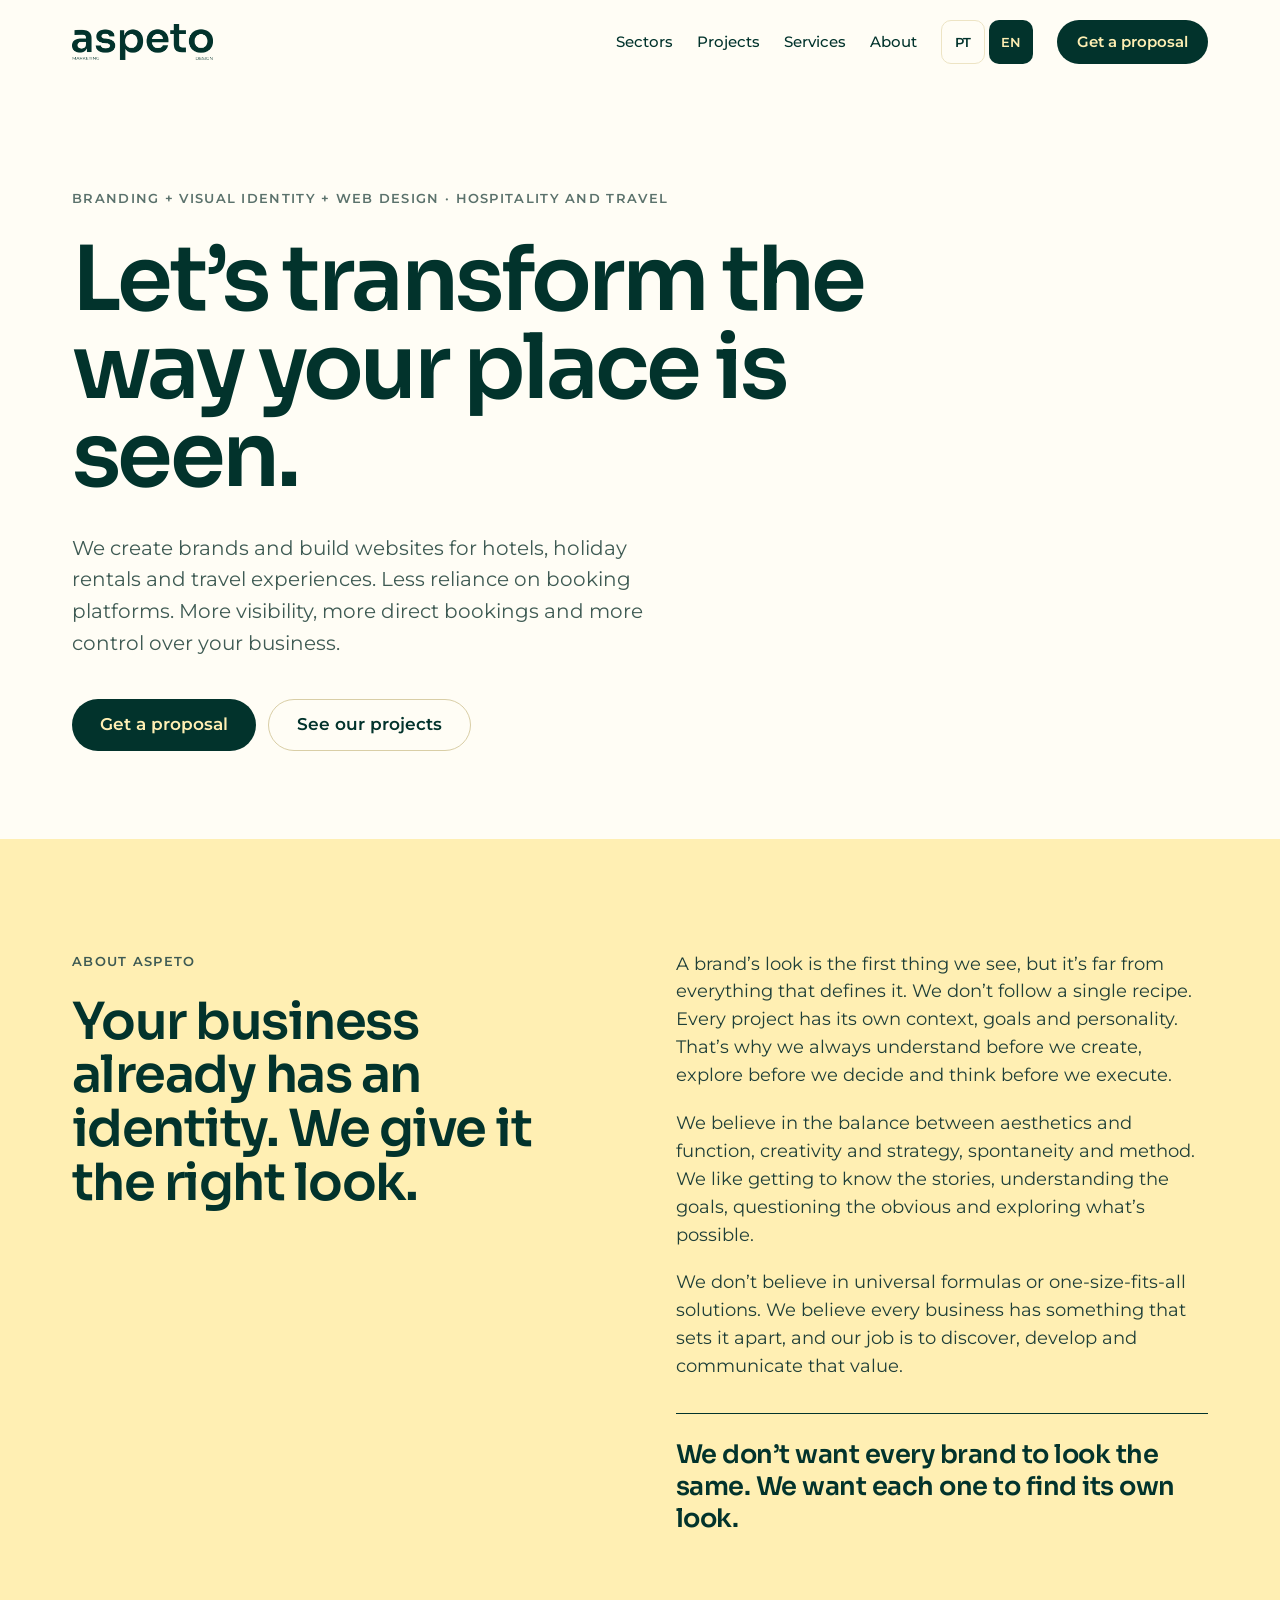
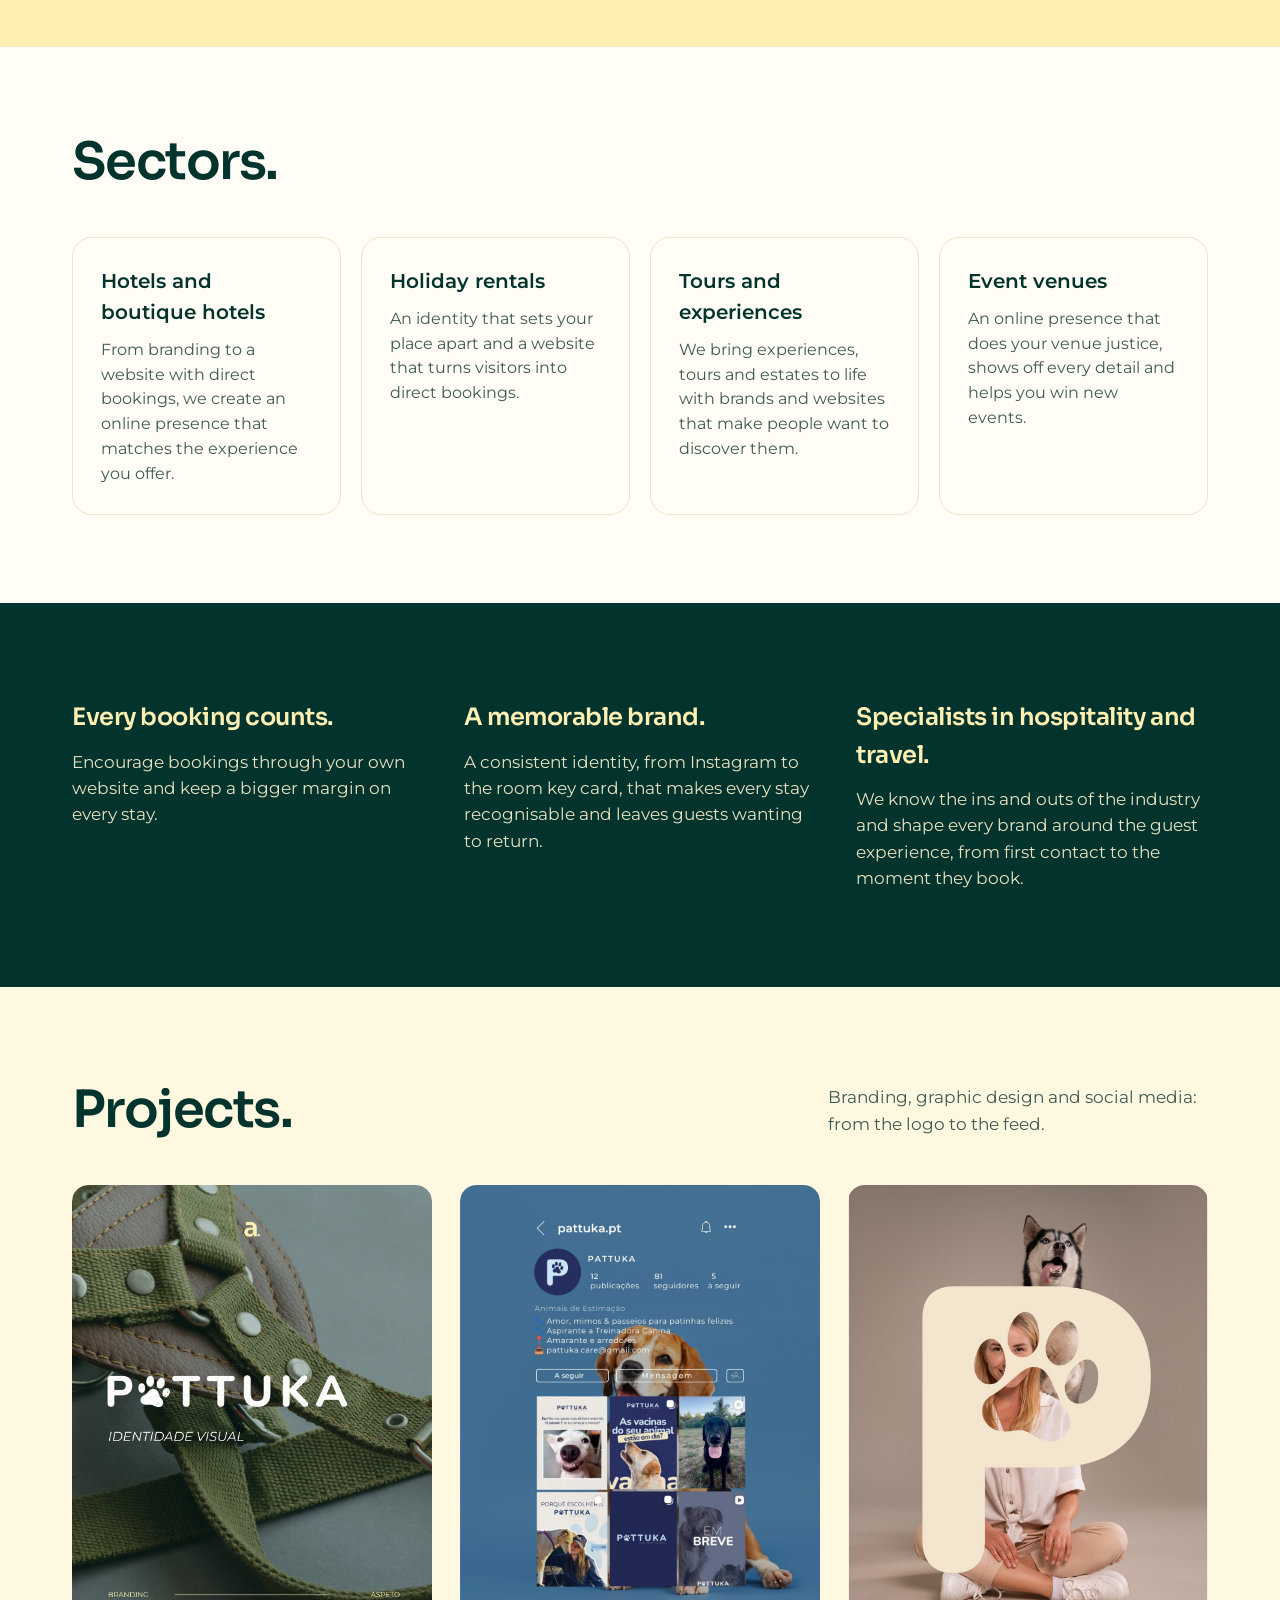
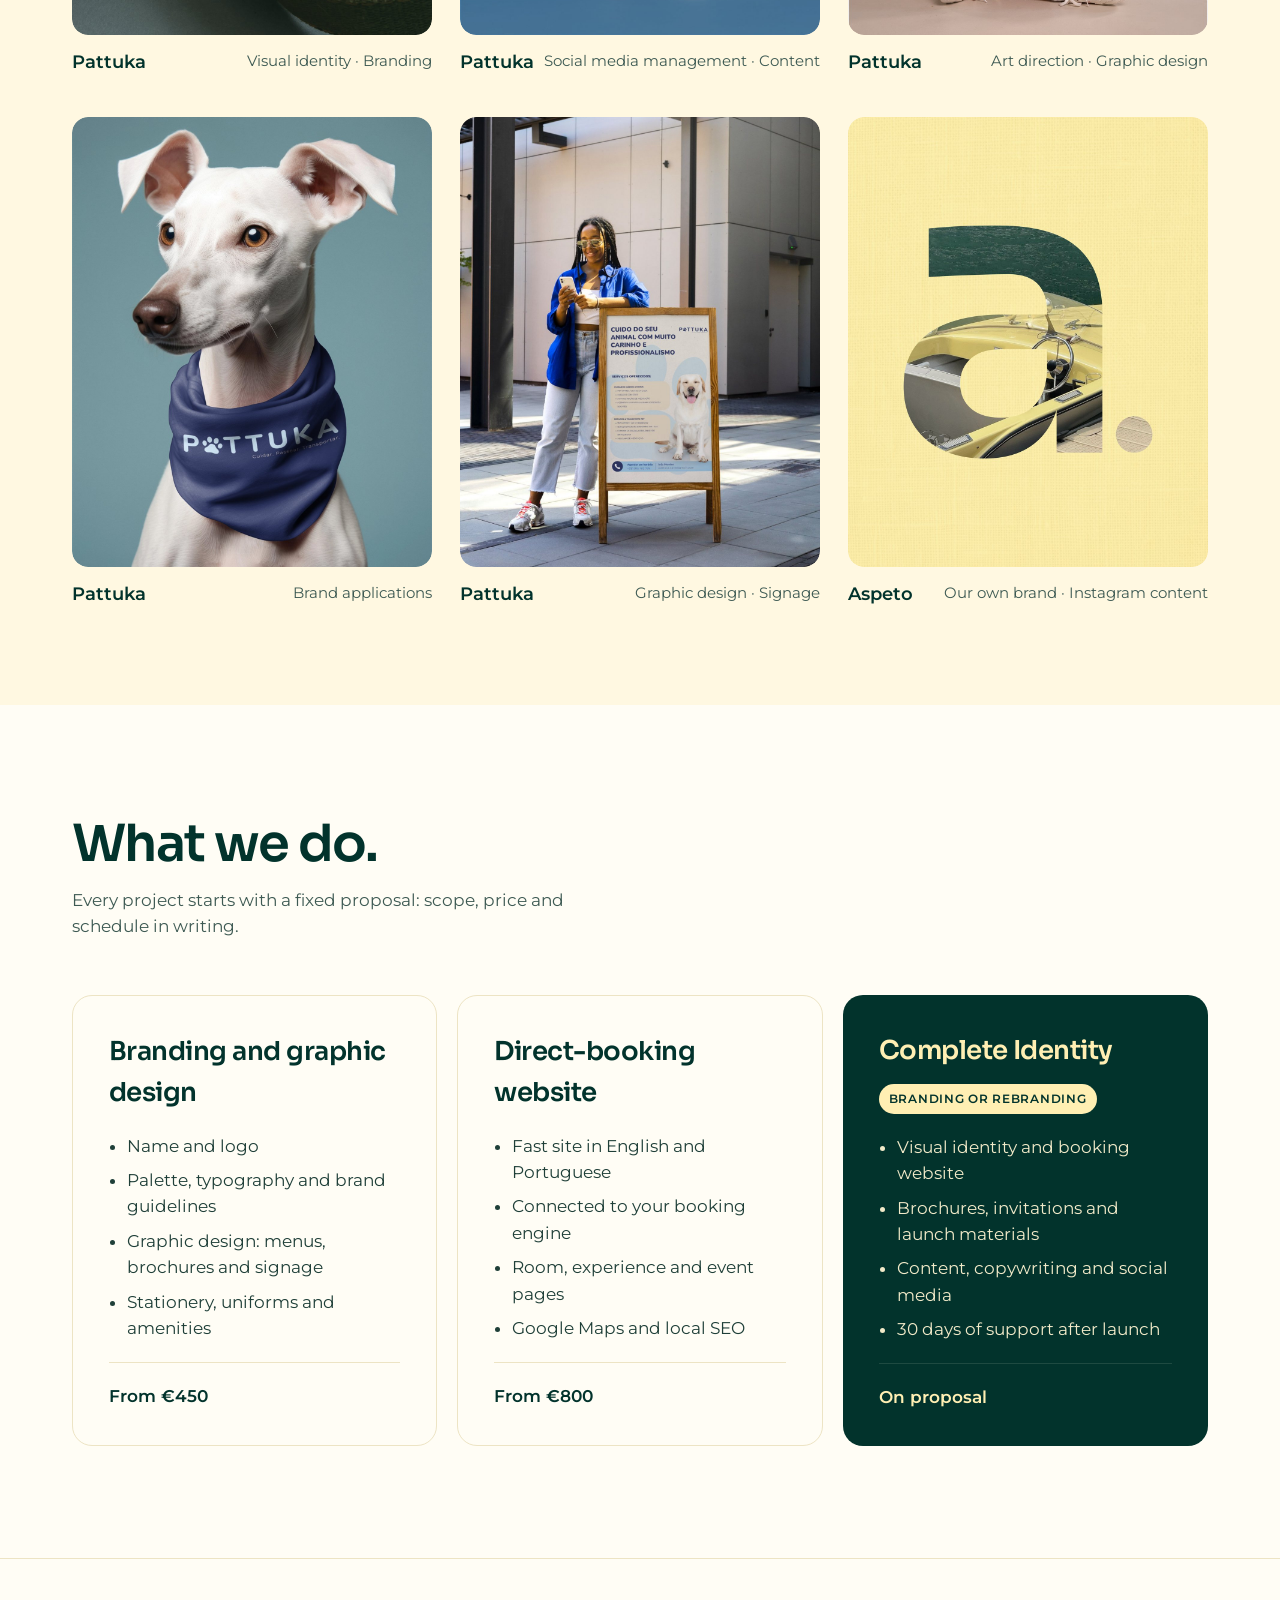
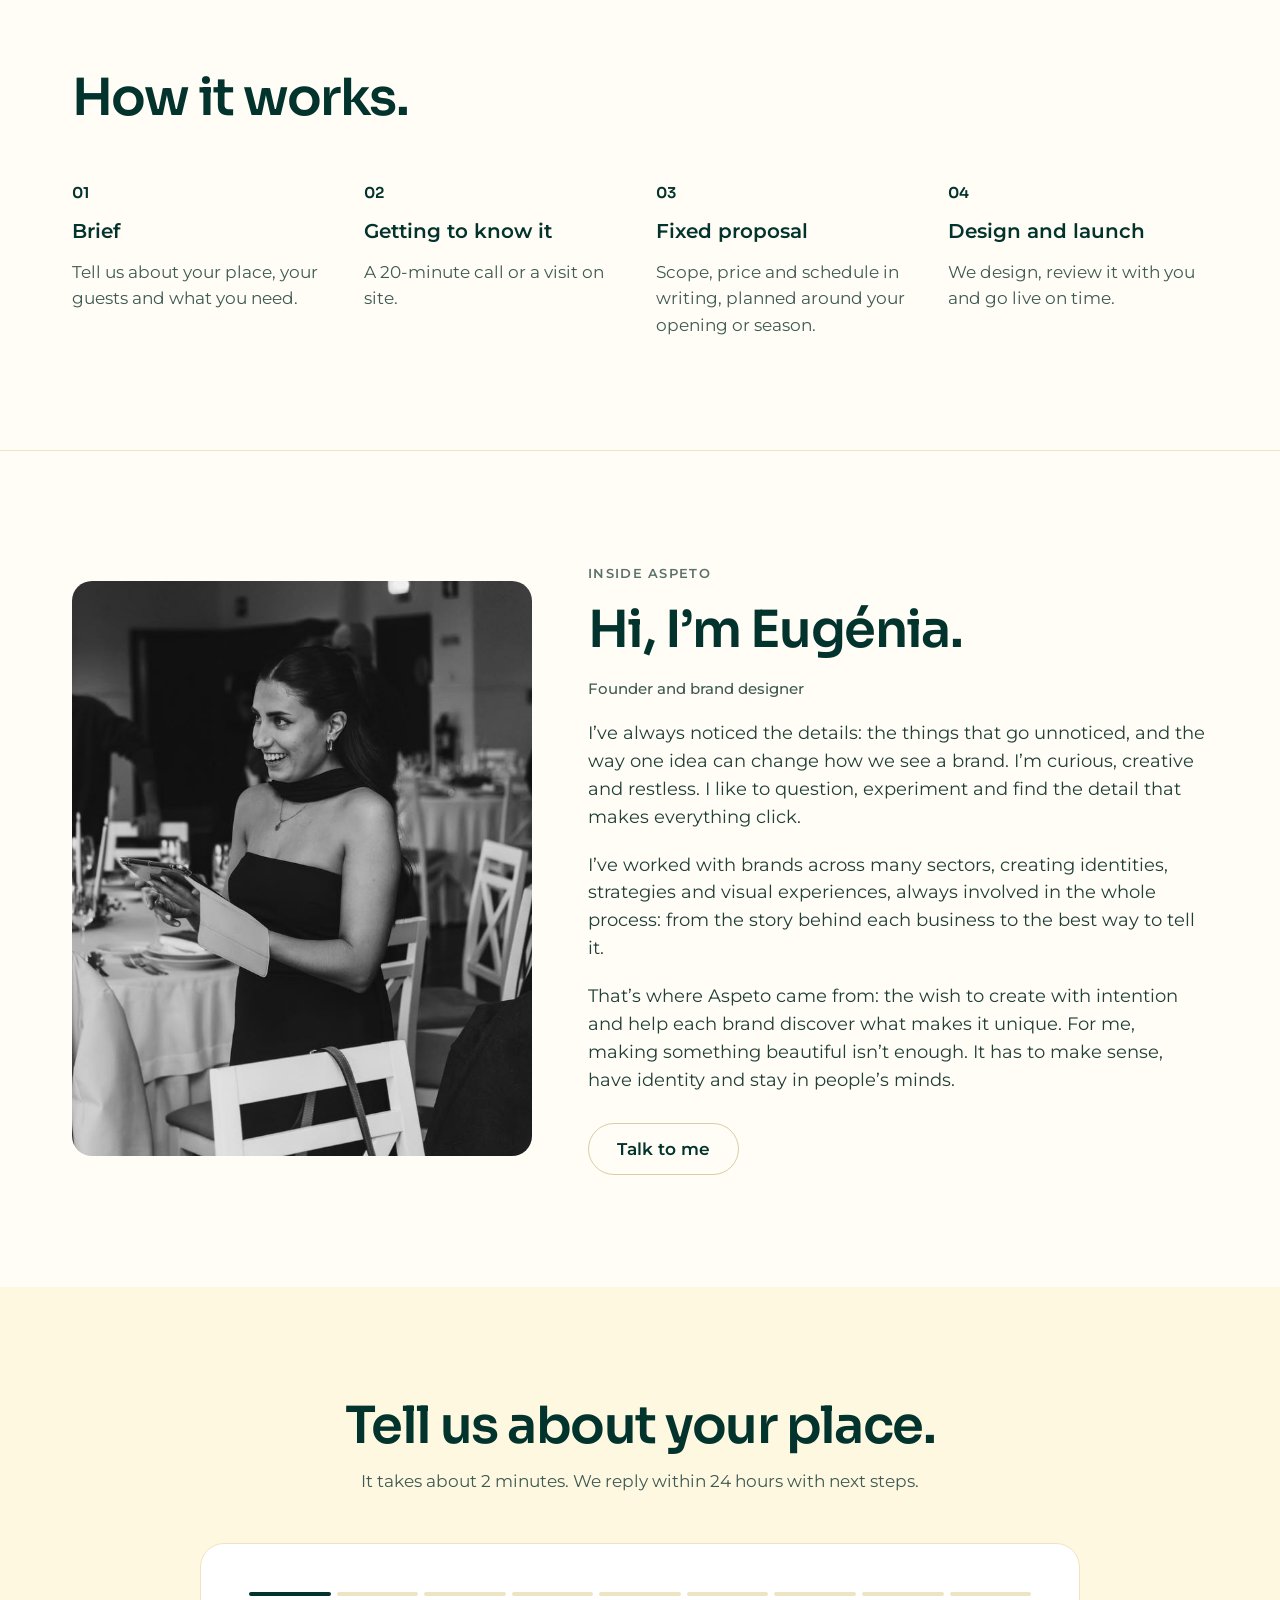
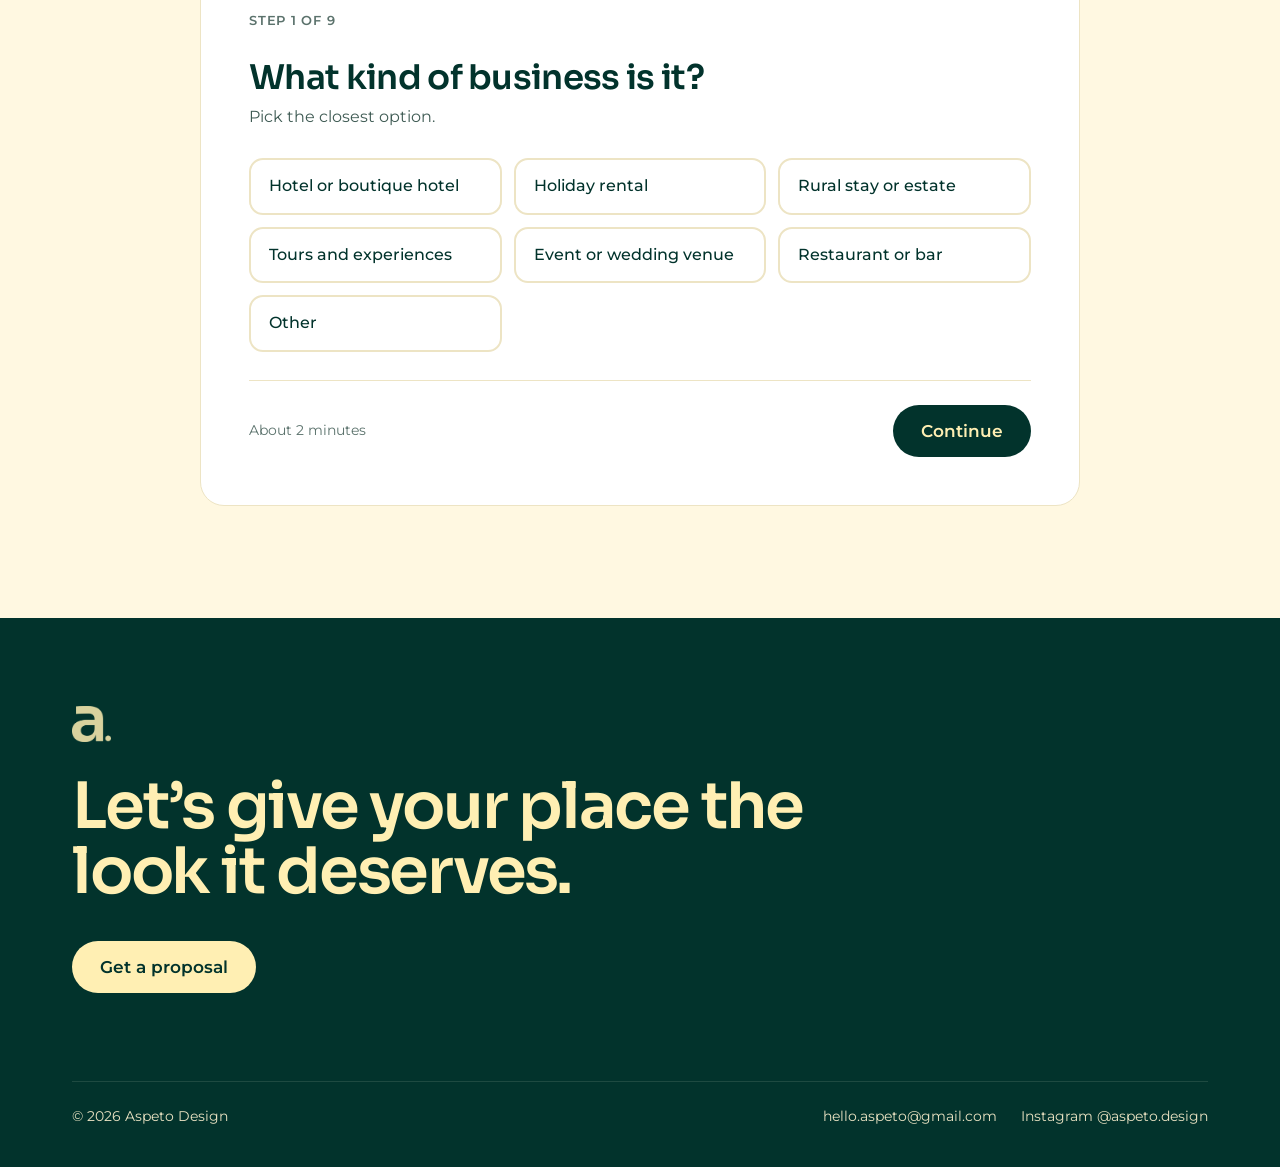
==== en/index.html @ e5c00df7 "Ponto final nos títulos Co-Authored-By: Claude Opus 5.5 <noreply@anthropic.com> Claude-Session: http" ====
<!doctype html>
<html lang="en">
<head>
<meta charset="utf-8">
<meta name="viewport" content="width=device-width, initial-scale=1">
<title>Aspeto Design — Branding and websites for hospitality and travel</title>
<meta name="description" content="Branding, visual identity and web design for hotels, holiday rentals, travel experiences and event venues.">
<meta property="og:title" content="Aspeto Design — Branding and websites for hospitality and travel">
<meta property="og:description" content="Branding, visual identity and web design for hotels, holiday rentals, travel experiences and event venues.">
<link rel="alternate" hreflang="pt" href="../">
<link rel="alternate" hreflang="en" href="../en/">
<link rel="icon" href="../favicon.png" type="image/png">
<link rel="apple-touch-icon" href="../assets/apple-touch-icon.png">
<meta name="theme-color" content="#02332C">
<meta property="og:image" content="https://provrsferreira-ops.github.io/aspeto-design/assets/og-capa.jpg">
<link rel="preload" href="../assets/fonts/Sora.woff2" as="font" type="font/woff2" crossorigin>
<link rel="stylesheet" href="../style.css">
<script src="../lang.js"></script>
</head>
<body>
<div style="font-family: Montserrat, system-ui, sans-serif; color: #02332C; background: #FFFDF5; width: 100%; font-size: 17px; line-height: 1.55;">

<header style="max-width: 1200px; margin: 0 auto; padding: 20px 32px; display: flex; flex-wrap: wrap; align-items: center; justify-content: space-between; gap: 16px; box-sizing: border-box;">
<a href="#top" aria-label="Aspeto Design" style="display: inline-flex; align-items: center; text-decoration: none;"><img src="../assets/logo-verde.png" alt="Aspeto — marketing e design" width="520" height="133" style="height: 36px; width: auto; display: block;"></a>
<nav aria-label="Main" style="display: flex; flex-wrap: wrap; align-items: center; gap: 24px; font-size: 15px; font-weight: 500;">
<a href="#sectors" style="text-decoration: none;">Sectors</a>
<a href="#projects" style="text-decoration: none;">Projects</a>
<a href="#services" style="text-decoration: none;">Services</a>
<a href="#about" style="text-decoration: none;">About</a>
<div style="display: flex; gap: 4px; font-size: 13px; font-weight: 600;">
<a href="../" data-lang="pt" aria-label="Versão em português" style="display: inline-flex; align-items: center; justify-content: center; min-width: 44px; min-height: 44px; border-radius: 10px; border: 1px solid #EDE4C4; text-decoration: none; box-sizing: border-box;">PT</a>
<span aria-current="true" style="display: inline-flex; align-items: center; justify-content: center; min-width: 44px; min-height: 44px; border-radius: 10px; background: #02332C; color: #FFEFB3;">EN</span>
</div>
<a href="#brief" style="display: inline-flex; align-items: center; min-height: 44px; padding: 0 20px; border-radius: 999px; background: #02332C; color: #FFEFB3; text-decoration: none; font-weight: 600; box-sizing: border-box;">Get a proposal</a>
</nav>
</header>

<section id="top" style="max-width: 1200px; margin: 0 auto; padding: 104px 32px 88px; box-sizing: border-box;">
<p style="margin: 0 0 28px; font-size: 13px; font-weight: 600; letter-spacing: 0.1em; text-transform: uppercase; color: #5B726C;">Branding + Visual Identity + Web Design · Hospitality and Travel</p>
<h1 style="margin: 0; font-family: Sora, Montserrat, sans-serif; font-weight: 600; font-size: clamp(44px, 7vw, 100px); line-height: 0.98; letter-spacing: -0.04em; max-width: 14ch;">Let’s transform the way your place is seen.</h1>
<p style="margin: 32px 0 0; font-size: clamp(18px, 1.6vw, 21px); color: #3E5A53; max-width: 600px;">We create brands and build websites for hotels, holiday rentals and travel experiences. Less reliance on booking platforms. More visibility, more direct bookings and more control over your business.</p>
<div style="display: flex; flex-wrap: wrap; gap: 12px; margin-top: 40px;">
<a href="#brief" style="display: inline-flex; align-items: center; min-height: 52px; padding: 0 28px; border-radius: 999px; background: #02332C; color: #FFEFB3; text-decoration: none; font-weight: 600; box-sizing: border-box;">Get a proposal</a>
<a href="#projects" style="display: inline-flex; align-items: center; min-height: 52px; padding: 0 28px; border-radius: 999px; border: 1px solid #D9CEA6; text-decoration: none; font-weight: 600; box-sizing: border-box;">See our projects</a>
</div>
</section>

<section id="about-aspeto" style="background: #FFEFB3;">
<div style="max-width: 1200px; margin: 0 auto; padding: 112px 32px; box-sizing: border-box; display: grid; grid-template-columns: repeat(auto-fit, minmax(min(100%, 420px), 1fr)); gap: 48px 72px; align-items: start;">
<div style="display: flex; flex-direction: column; gap: 24px;">
<p style="margin: 0; font-size: 13px; font-weight: 600; letter-spacing: 0.1em; text-transform: uppercase; color: #3E5A53;">About Aspeto</p>
<h2 style="margin: 0; font-family: Sora, Montserrat, sans-serif; font-weight: 600; font-size: clamp(32px, 4vw, 52px); letter-spacing: -0.03em; line-height: 1.05;">Your business already has an identity. We give it the right look.</h2>
</div>
<div style="display: flex; flex-direction: column; gap: 20px;">
<p style="margin: 0; color: #1F3F38; font-size: 18px;">A brand’s look is the first thing we see, but it’s far from everything that defines it. We don’t follow a single recipe. Every project has its own context, goals and personality. That’s why we always understand before we create, explore before we decide and think before we execute.</p>
<p style="margin: 0; color: #1F3F38; font-size: 18px;">We believe in the balance between aesthetics and function, creativity and strategy, spontaneity and method. We like getting to know the stories, understanding the goals, questioning the obvious and exploring what’s possible.</p>
<p style="margin: 0; color: #1F3F38; font-size: 18px;">We don’t believe in universal formulas or one-size-fits-all solutions. We believe every business has something that sets it apart, and our job is to discover, develop and communicate that value.</p>
<p style="margin: 12px 0 0; padding-top: 24px; border-top: 1px solid #02332C; font-family: Sora, Montserrat, sans-serif; font-weight: 600; font-size: clamp(20px, 2vw, 26px); letter-spacing: -0.02em; line-height: 1.25;">We don’t want every brand to look the same. We want each one to find its own look.</p>
</div>
</div>
</section>

<section id="sectors" style="border-top: 1px solid #EDE4C4;">
<div style="max-width: 1200px; margin: 0 auto; padding: 88px 32px; box-sizing: border-box;">
<h2 style="margin: 0 0 48px; font-family: Sora, Montserrat, sans-serif; font-weight: 600; font-size: clamp(32px, 4vw, 52px); letter-spacing: -0.03em; line-height: 1.05;">Sectors.</h2>
<div style="display: grid; grid-template-columns: repeat(auto-fit, minmax(min(100%, 250px), 1fr)); gap: 20px;">
<div class="fx" style="border: 1px solid #EDE4C4; border-radius: 20px; padding: 28px; display: flex; flex-direction: column; gap: 10px;">
<h3 style="margin: 0; font-size: 20px; font-weight: 600;">Hotels and boutique hotels</h3>
<p style="margin: 0; color: #3E5A53; font-size: 16px;">From branding to a website with direct bookings, we create an online presence that matches the experience you offer.</p>
</div>
<div class="fx" style="border: 1px solid #EDE4C4; border-radius: 20px; padding: 28px; display: flex; flex-direction: column; gap: 10px;">
<h3 style="margin: 0; font-size: 20px; font-weight: 600;">Holiday rentals</h3>
<p style="margin: 0; color: #3E5A53; font-size: 16px;">An identity that sets your place apart and a website that turns visitors into direct bookings.</p>
</div>
<div class="fx" style="border: 1px solid #EDE4C4; border-radius: 20px; padding: 28px; display: flex; flex-direction: column; gap: 10px;">
<h3 style="margin: 0; font-size: 20px; font-weight: 600;">Tours and experiences</h3>
<p style="margin: 0; color: #3E5A53; font-size: 16px;">We bring experiences, tours and estates to life with brands and websites that make people want to discover them.</p>
</div>
<div class="fx" style="border: 1px solid #EDE4C4; border-radius: 20px; padding: 28px; display: flex; flex-direction: column; gap: 10px;">
<h3 style="margin: 0; font-size: 20px; font-weight: 600;">Event venues</h3>
<p style="margin: 0; color: #3E5A53; font-size: 16px;">An online presence that does your venue justice, shows off every detail and helps you win new events.</p>
</div>
</div>
</div>
</section>

<section style="background: #02332C; color: #FFEFB3;">
<div style="max-width: 1200px; margin: 0 auto; padding: 96px 32px; box-sizing: border-box; display: grid; grid-template-columns: repeat(auto-fit, minmax(min(100%, 300px), 1fr)); gap: 48px 40px;">
<div style="display: flex; flex-direction: column; gap: 12px;">
<h3 style="margin: 0; font-family: Sora, Montserrat, sans-serif; font-size: 24px; font-weight: 600; letter-spacing: -0.02em;">Every booking counts.</h3>
<p style="margin: 0; color: #E9E2C2;">Encourage bookings through your own website and keep a bigger margin on every stay.</p>
</div>
<div style="display: flex; flex-direction: column; gap: 12px;">
<h3 style="margin: 0; font-family: Sora, Montserrat, sans-serif; font-size: 24px; font-weight: 600; letter-spacing: -0.02em;">A memorable brand.</h3>
<p style="margin: 0; color: #E9E2C2;">A consistent identity, from Instagram to the room key card, that makes every stay recognisable and leaves guests wanting to return.</p>
</div>
<div style="display: flex; flex-direction: column; gap: 12px;">
<h3 style="margin: 0; font-family: Sora, Montserrat, sans-serif; font-size: 24px; font-weight: 600; letter-spacing: -0.02em;">Specialists in hospitality and travel.</h3>
<p style="margin: 0; color: #E9E2C2;">We know the ins and outs of the industry and shape every brand around the guest experience, from first contact to the moment they book.</p>
</div>
</div>
</section>

<section id="projects" style="background: #FFF8E1; padding: 96px 0;">
<div style="max-width: 1200px; margin: 0 auto; padding: 0 32px; box-sizing: border-box;">
<div style="display: flex; flex-wrap: wrap; justify-content: space-between; align-items: flex-end; gap: 16px; margin-bottom: 48px;">
<h2 style="margin: 0; font-family: Sora, Montserrat, sans-serif; font-weight: 600; font-size: clamp(32px, 4vw, 52px); letter-spacing: -0.03em; line-height: 1.05;">Projects.</h2>
<p style="margin: 0; color: #3E5A53; max-width: 380px;">Branding, graphic design and social media: from the logo to the feed.</p>
</div>
<div style="display: grid; grid-template-columns: repeat(auto-fit, minmax(min(100%, 300px), 1fr)); gap: 40px 28px;">
<article style="display: flex; flex-direction: column; gap: 14px;">
<div class="fx" style="border-radius: 16px;"><img src="../assets/pattuka-1.jpg" alt="Pattuka — visual identity" loading="lazy" width="1200" height="1500" style="width: 100%; height: auto; aspect-ratio: 4 / 5; object-fit: cover; border-radius: 16px; display: block; background: #F3EBCD;"></div>
<div style="display: flex; flex-wrap: wrap; justify-content: space-between; gap: 8px;">
<h3 style="margin: 0; font-size: 18px; font-weight: 600;">Pattuka</h3>
<span style="font-size: 15px; color: #3E5A53;">Visual identity · Branding</span>
</div>
</article>
<article style="display: flex; flex-direction: column; gap: 14px;">
<div class="fx" style="border-radius: 16px;"><img src="../assets/pattuka-6.jpg" alt="Pattuka — Instagram feed" loading="lazy" width="1200" height="1500" style="width: 100%; height: auto; aspect-ratio: 4 / 5; object-fit: cover; border-radius: 16px; display: block; background: #F3EBCD;"></div>
<div style="display: flex; flex-wrap: wrap; justify-content: space-between; gap: 8px;">
<h3 style="margin: 0; font-size: 18px; font-weight: 600;">Pattuka</h3>
<span style="font-size: 15px; color: #3E5A53;">Social media management · Content</span>
</div>
</article>
<article style="display: flex; flex-direction: column; gap: 14px;">
<div class="fx" style="border-radius: 16px;"><img src="../assets/pattuka-3.jpg" alt="Pattuka — P monogram with photography" loading="lazy" width="1200" height="1500" style="width: 100%; height: auto; aspect-ratio: 4 / 5; object-fit: cover; border-radius: 16px; display: block; background: #F3EBCD;"></div>
<div style="display: flex; flex-wrap: wrap; justify-content: space-between; gap: 8px;">
<h3 style="margin: 0; font-size: 18px; font-weight: 600;">Pattuka</h3>
<span style="font-size: 15px; color: #3E5A53;">Art direction · Graphic design</span>
</div>
</article>
<article style="display: flex; flex-direction: column; gap: 14px;">
<div class="fx" style="border-radius: 16px;"><img src="../assets/pattuka-5.jpg" alt="Pattuka — branded bandana" loading="lazy" width="1200" height="1500" style="width: 100%; height: auto; aspect-ratio: 4 / 5; object-fit: cover; border-radius: 16px; display: block; background: #F3EBCD;"></div>
<div style="display: flex; flex-wrap: wrap; justify-content: space-between; gap: 8px;">
<h3 style="margin: 0; font-size: 18px; font-weight: 600;">Pattuka</h3>
<span style="font-size: 15px; color: #3E5A53;">Brand applications</span>
</div>
</article>
<article style="display: flex; flex-direction: column; gap: 14px;">
<div class="fx" style="border-radius: 16px;"><img src="../assets/pattuka-4.jpg" alt="Pattuka — street sign" loading="lazy" width="1200" height="1500" style="width: 100%; height: auto; aspect-ratio: 4 / 5; object-fit: cover; border-radius: 16px; display: block; background: #F3EBCD;"></div>
<div style="display: flex; flex-wrap: wrap; justify-content: space-between; gap: 8px;">
<h3 style="margin: 0; font-size: 18px; font-weight: 600;">Pattuka</h3>
<span style="font-size: 15px; color: #3E5A53;">Graphic design · Signage</span>
</div>
</article>
<article style="display: flex; flex-direction: column; gap: 14px;">
<div class="fx" style="border-radius: 16px;"><img src="../assets/aspeto-1.jpg" alt="Aspeto — launch carousel" loading="lazy" width="1200" height="1500" style="width: 100%; height: auto; aspect-ratio: 4 / 5; object-fit: cover; border-radius: 16px; display: block; background: #F3EBCD;"></div>
<div style="display: flex; flex-wrap: wrap; justify-content: space-between; gap: 8px;">
<h3 style="margin: 0; font-size: 18px; font-weight: 600;">Aspeto</h3>
<span style="font-size: 15px; color: #3E5A53;">Our own brand · Instagram content</span>
</div>
</article>
</div>
</div>
</section>

<section id="services" style="max-width: 1200px; margin: 0 auto; padding: 112px 32px; box-sizing: border-box;">
<h2 style="margin: 0 0 16px; font-family: Sora, Montserrat, sans-serif; font-weight: 600; font-size: clamp(32px, 4vw, 52px); letter-spacing: -0.03em; line-height: 1.05;">What we do.</h2>
<p style="margin: 0 0 56px; color: #3E5A53; max-width: 560px;">Every project starts with a fixed proposal: scope, price and schedule in writing.</p>
<div style="display: grid; grid-template-columns: repeat(auto-fit, minmax(min(100%, 320px), 1fr)); gap: 20px;">
<div class="fx" style="border: 1px solid #EDE4C4; border-radius: 20px; padding: 36px; display: flex; flex-direction: column; gap: 20px;">
<h3 style="margin: 0; font-family: Sora, Montserrat, sans-serif; font-size: 26px; font-weight: 600; letter-spacing: -0.02em;">Branding and graphic design</h3>
<ul style="margin: 0; padding: 0 0 0 18px; display: flex; flex-direction: column; gap: 8px; color: #1F3F38;">
<li>Name and logo</li>
<li>Palette, typography and brand guidelines</li>
<li>Graphic design: menus, brochures and signage</li>
<li>Stationery, uniforms and amenities</li>
</ul>
<p style="margin: auto 0 0; padding-top: 20px; border-top: 1px solid #EDE4C4; font-weight: 600;">From €450</p>
</div>
<div class="fx" style="border: 1px solid #EDE4C4; border-radius: 20px; padding: 36px; display: flex; flex-direction: column; gap: 20px;">
<h3 style="margin: 0; font-family: Sora, Montserrat, sans-serif; font-size: 26px; font-weight: 600; letter-spacing: -0.02em;">Direct-booking website</h3>
<ul style="margin: 0; padding: 0 0 0 18px; display: flex; flex-direction: column; gap: 8px; color: #1F3F38;">
<li>Fast site in English and Portuguese</li>
<li>Connected to your booking engine</li>
<li>Room, experience and event pages</li>
<li>Google Maps and local SEO</li>
</ul>
<p style="margin: auto 0 0; padding-top: 20px; border-top: 1px solid #EDE4C4; font-weight: 600;">From €800</p>
</div>
<div class="fx" style="border-radius: 20px; padding: 36px; display: flex; flex-direction: column; gap: 20px; background: #02332C; color: #FFEFB3;">
<div style="display: flex; flex-wrap: wrap; justify-content: space-between; align-items: center; gap: 12px;">
<h3 style="margin: 0; font-family: Sora, Montserrat, sans-serif; font-size: 26px; font-weight: 600; letter-spacing: -0.02em;">Complete Identity</h3>
<span style="font-size: 12px; font-weight: 600; letter-spacing: 0.06em; text-transform: uppercase; padding: 6px 10px; border-radius: 999px; background: #FFEFB3; color: #02332C;">Branding or rebranding</span>
</div>
<ul style="margin: 0; padding: 0 0 0 18px; display: flex; flex-direction: column; gap: 8px; color: #F1EAC9;">
<li>Visual identity and booking website</li>
<li>Brochures, invitations and launch materials</li>
<li>Content, copywriting and social media</li>
<li>30 days of support after launch</li>
</ul>
<p style="margin: auto 0 0; padding-top: 20px; border-top: 1px solid #1E4A41; font-weight: 600;">On proposal</p>
</div>
</div>
</section>

<section id="process" style="border-top: 1px solid #EDE4C4; border-bottom: 1px solid #EDE4C4;">
<div style="max-width: 1200px; margin: 0 auto; padding: 112px 32px; box-sizing: border-box;">
<h2 style="margin: 0 0 56px; font-family: Sora, Montserrat, sans-serif; font-weight: 600; font-size: clamp(32px, 4vw, 52px); letter-spacing: -0.03em; line-height: 1.05;">How it works.</h2>
<ol style="list-style: none; margin: 0; padding: 0; display: grid; grid-template-columns: repeat(auto-fit, minmax(min(100%, 240px), 1fr)); gap: 40px 32px;">
<li style="display: flex; flex-direction: column; gap: 12px;">
<span style="font-family: Sora, Montserrat, sans-serif; font-size: 15px; font-weight: 600; color: #02332C;">01</span>
<h3 style="margin: 0; font-size: 20px; font-weight: 600;">Brief</h3>
<p style="margin: 0; color: #3E5A53;">Tell us about your place, your guests and what you need.</p>
</li>
<li style="display: flex; flex-direction: column; gap: 12px;">
<span style="font-family: Sora, Montserrat, sans-serif; font-size: 15px; font-weight: 600; color: #02332C;">02</span>
<h3 style="margin: 0; font-size: 20px; font-weight: 600;">Getting to know it</h3>
<p style="margin: 0; color: #3E5A53;">A 20-minute call or a visit on site.</p>
</li>
<li style="display: flex; flex-direction: column; gap: 12px;">
<span style="font-family: Sora, Montserrat, sans-serif; font-size: 15px; font-weight: 600; color: #02332C;">03</span>
<h3 style="margin: 0; font-size: 20px; font-weight: 600;">Fixed proposal</h3>
<p style="margin: 0; color: #3E5A53;">Scope, price and schedule in writing, planned around your opening or season.</p>
</li>
<li style="display: flex; flex-direction: column; gap: 12px;">
<span style="font-family: Sora, Montserrat, sans-serif; font-size: 15px; font-weight: 600; color: #02332C;">04</span>
<h3 style="margin: 0; font-size: 20px; font-weight: 600;">Design and launch</h3>
<p style="margin: 0; color: #3E5A53;">We design, review it with you and go live on time.</p>
</li>
</ol>
</div>
</section>

<section id="about" style="max-width: 1200px; margin: 0 auto; padding: 112px 32px; box-sizing: border-box;">
<div style="display: flex; flex-wrap: wrap; gap: 56px; align-items: center;">
<img src="../assets/fundadora.jpg" alt="Eugénia, founder of Aspeto Design" loading="lazy" width="682" height="852" style="flex: 1 1 340px; max-width: 460px; width: 100%; height: auto; aspect-ratio: 4 / 5; object-fit: cover; border-radius: 20px; display: block;">
<div style="flex: 1 1 420px; display: flex; flex-direction: column; gap: 20px;">
<p style="margin: 0; font-size: 13px; font-weight: 600; letter-spacing: 0.1em; text-transform: uppercase; color: #5B726C;">Inside Aspeto</p>
<h2 style="margin: 0; font-family: Sora, Montserrat, sans-serif; font-weight: 600; font-size: clamp(32px, 4vw, 52px); letter-spacing: -0.03em; line-height: 1.05;">Hi, I’m Eugénia.</h2>
<p style="margin: 0; color: #3E5A53; font-size: 15px; font-weight: 500;">Founder and brand designer</p>
<p style="margin: 0; color: #1F3F38; font-size: 18px;">I’ve always noticed the details: the things that go unnoticed, and the way one idea can change how we see a brand. I’m curious, creative and restless. I like to question, experiment and find the detail that makes everything click.</p>
<p style="margin: 0; color: #1F3F38; font-size: 18px;">I’ve worked with brands across many sectors, creating identities, strategies and visual experiences, always involved in the whole process: from the story behind each business to the best way to tell it.</p>
<p style="margin: 0; color: #1F3F38; font-size: 18px;">That’s where Aspeto came from: the wish to create with intention and help each brand discover what makes it unique. For me, making something beautiful isn’t enough. It has to make sense, have identity and stay in people’s minds.</p>
<a href="#brief" style="align-self: flex-start; display: inline-flex; align-items: center; min-height: 52px; margin-top: 8px; padding: 0 28px; border-radius: 999px; border: 1px solid #D9CEA6; text-decoration: none; font-weight: 600; box-sizing: border-box;">Talk to me</a>
</div>
</div>
</section>

<section id="brief" style="background: #FFF8E1; padding: 112px 0;">
<div style="max-width: 1200px; margin: 0 auto; padding: 0 32px; box-sizing: border-box;">
<div style="text-align: center; margin: 0 auto 48px; max-width: 640px;">
<h2 style="margin: 0 0 16px; font-family: Sora, Montserrat, sans-serif; font-weight: 600; font-size: clamp(32px, 4vw, 52px); letter-spacing: -0.03em; line-height: 1.05;">Tell us about your place.</h2>
<p style="margin: 0; color: #3E5A53;">It takes about 2 minutes. We reply within 24 hours with next steps.</p>
</div>
<div id="briefing-app" data-locale="en"></div>
</div>
</section>


<footer style="background: #02332C; color: #FFEFB3;">
<div style="max-width: 1200px; margin: 0 auto; padding: 88px 32px 40px; box-sizing: border-box;">
<img src="../assets/monograma-creme.png" alt="Aspeto" width="400" height="374" loading="lazy" style="height: 36px; width: auto; display: block; margin-bottom: 32px; opacity: 0.85;">
<p style="margin: 0; font-family: Sora, Montserrat, sans-serif; font-weight: 600; font-size: clamp(32px, 5vw, 64px); letter-spacing: -0.035em; line-height: 1.02; max-width: 16ch;">Let’s give your place the look it deserves.</p>
<a href="#brief" style="display: inline-flex; align-items: center; min-height: 52px; margin-top: 36px; padding: 0 28px; border-radius: 999px; background: #FFEFB3; color: #02332C; text-decoration: none; font-weight: 600; box-sizing: border-box;">Get a proposal</a>
<div style="display: flex; flex-wrap: wrap; justify-content: space-between; gap: 16px; margin-top: 88px; padding-top: 24px; border-top: 1px solid #1E4A41; font-size: 14px; color: #E9E2C2;">
<span>© 2026 Aspeto Design</span>
<div style="display: flex; flex-wrap: wrap; gap: 24px;">
<a href="mailto:hello.aspeto@gmail.com" style="color: #E9E2C2; text-decoration: none;">hello.aspeto@gmail.com</a>
<a href="https://www.instagram.com/aspeto.design/" target="_blank" rel="noopener" style="color: #E9E2C2; text-decoration: none;">Instagram @aspeto.design</a>
</div>
</div>
</div>
</footer>

</div>
<script src="../briefing.js" defer></script>
</body>
</html>
---- style.css ----
@font-face{font-family:Sora;src:url("assets/fonts/Sora.woff2") format("woff2");font-weight:100 800;font-display:swap}
@font-face{font-family:Montserrat;src:url("assets/fonts/Montserrat.woff2") format("woff2");font-weight:100 900;font-display:swap}
*,*::before,*::after{box-sizing:border-box}
html{scroll-behavior:smooth;-webkit-text-size-adjust:100%}
body{margin:0;background:#FFFDF5;font-family:Montserrat,system-ui,sans-serif;color:#02332C;-webkit-font-smoothing:antialiased}
a{color:#02332C}a:hover{color:#3E5A53}
a[style*="background: #02332C"]:hover{filter:brightness(1.35)}
a[style*="background: #FFEFB3"]:hover{filter:brightness(.96)}
img{max-width:100%}
summary{cursor:pointer}
section[id]{scroll-margin-top:16px}
@media (max-width:640px){
  header nav{gap:14px !important}
  header nav > a:not([href^="#briefing"]):not([href^="#brief"]){display:none}
  section{padding-top:72px !important;padding-bottom:72px !important}
  #topo,#top{padding-top:56px !important}
}

/* Formulário */
#briefing-app{width:100%}
.bf-card{max-width:880px;margin:0 auto;background:#FFFFFF;border:1px solid #EDE4C4;border-radius:24px;padding:clamp(24px,5vw,48px);display:flex;flex-direction:column;gap:28px}
.bf-progress{display:flex;gap:6px}
.bf-progress span{flex:1;height:4px;border-radius:2px;background:#EDE4C4}
.bf-progress span.on{background:#02332C}
.bf-step{font-size:13px;font-weight:600;letter-spacing:.06em;text-transform:uppercase;color:#5B726C;margin-top:-14px}
.bf-head{display:flex;flex-direction:column;gap:8px}
.bf-title{margin:0;font-family:Sora,Montserrat,sans-serif;font-size:clamp(26px,3vw,34px);font-weight:600;letter-spacing:-.02em;line-height:1.15}
.bf-hint{margin:0;color:#3E5A53;font-size:16px}
.bf-grid{display:grid;grid-template-columns:repeat(auto-fill,minmax(min(100%,220px),1fr));gap:12px}
.bf-opt{min-height:56px;padding:14px 18px;border-radius:14px;border:2px solid #EDE4C4;background:#FFFFFF;color:#02332C;font:inherit;font-size:16px;font-weight:500;text-align:left;cursor:pointer;transition:border-color .15s}
.bf-opt:hover{border-color:#8FA39D}
.bf-opt.is-on,.bf-pill.is-on{border-color:#02332C;background:#02332C;color:#FFEFB3}
.bf-label{display:flex;flex-direction:column;gap:8px;font-size:14px;font-weight:600}
.bf-label input,.bf-label textarea{font:inherit;font-size:16px;font-weight:400;padding:0 16px;min-height:52px;border-radius:14px;border:1px solid #D9CEA6;color:#02332C;background:#FFFFFF;width:100%}
.bf-label textarea{padding:16px;resize:vertical}
.bf-label input:focus,.bf-label textarea:focus,.bf-opt:focus-visible,.bf-pill:focus-visible,.bf-primary:focus-visible,.bf-secondary:focus-visible{outline:2px solid #02332C;outline-offset:2px}
.bf-fields{display:grid;grid-template-columns:repeat(auto-fit,minmax(min(100%,240px),1fr));gap:16px}
.bf-pref{display:flex;flex-direction:column;gap:10px}
.bf-pills{display:flex;flex-wrap:wrap;gap:10px}
.bf-pill{min-height:44px;padding:0 18px;border-radius:999px;border:2px solid #EDE4C4;background:#FFFFFF;color:#02332C;font:inherit;font-size:15px;font-weight:500;cursor:pointer}
.bf-error{margin:0;color:#B42318;font-size:15px;font-weight:500}
.bf-actions{display:flex;flex-wrap:wrap;justify-content:space-between;align-items:center;gap:12px;padding-top:24px;border-top:1px solid #EDE4C4}
.bf-note{font-size:14px;color:#5B726C}
.bf-primary{display:inline-flex;align-items:center;min-height:52px;padding:0 28px;border-radius:999px;border:none;background:#02332C;color:#FFEFB3 !important;font:inherit;font-weight:600;cursor:pointer;text-decoration:none}
.bf-primary:hover{filter:brightness(1.12)}
.bf-primary[disabled]{opacity:.6;cursor:wait}
.bf-secondary{min-height:52px;padding:0 22px;border-radius:999px;border:1px solid #D9CEA6;background:#FFFFFF;color:#02332C;font:inherit;font-weight:600;cursor:pointer}
.bf-done{display:flex;flex-direction:column;align-items:flex-start;gap:20px;padding:24px 0}
.bf-check{width:56px;height:56px;border-radius:999px;background:#02332C;display:flex;align-items:center;justify-content:center}

@media (max-width:640px){header img{height:30px !important}}

/* Efeito nos cartões: cresce e passa um brilho */
.fx{position:relative;overflow:hidden;transition:transform .5s cubic-bezier(.2,.7,.2,1),box-shadow .5s ease}
.fx::after{content:"";position:absolute;inset:0;pointer-events:none;background:linear-gradient(115deg,transparent 30%,rgba(255,255,255,.55) 47%,rgba(255,255,255,.12) 53%,transparent 70%);transform:translateX(-130%)}
@media (hover:hover){
.fx:hover{transform:translateY(-4px) scale(1.03);box-shadow:0 24px 50px -26px rgba(2,51,44,.45);z-index:1}
.fx:hover::after{transform:translateX(130%);transition:transform .9s ease}
}
@media (prefers-reduced-motion:reduce){.fx,.fx::after{transition:none!important}.fx:hover{transform:none}}
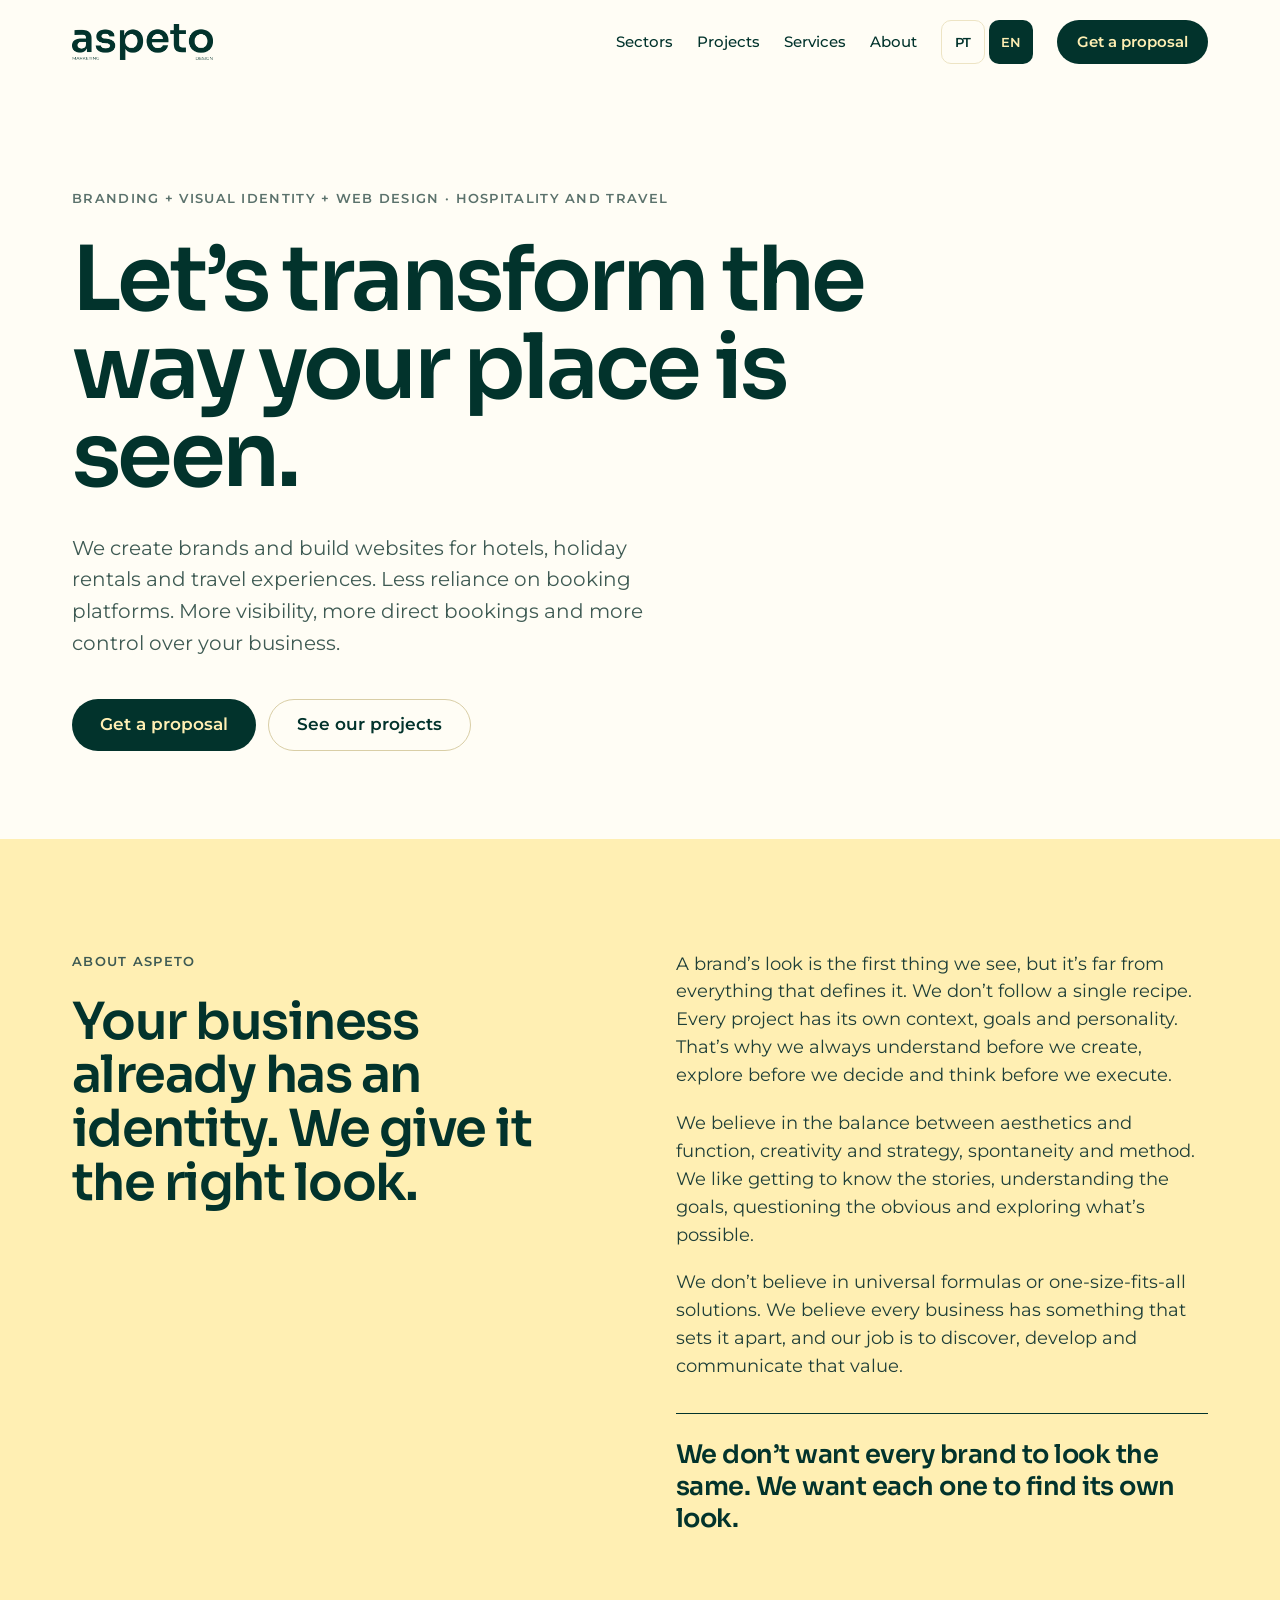
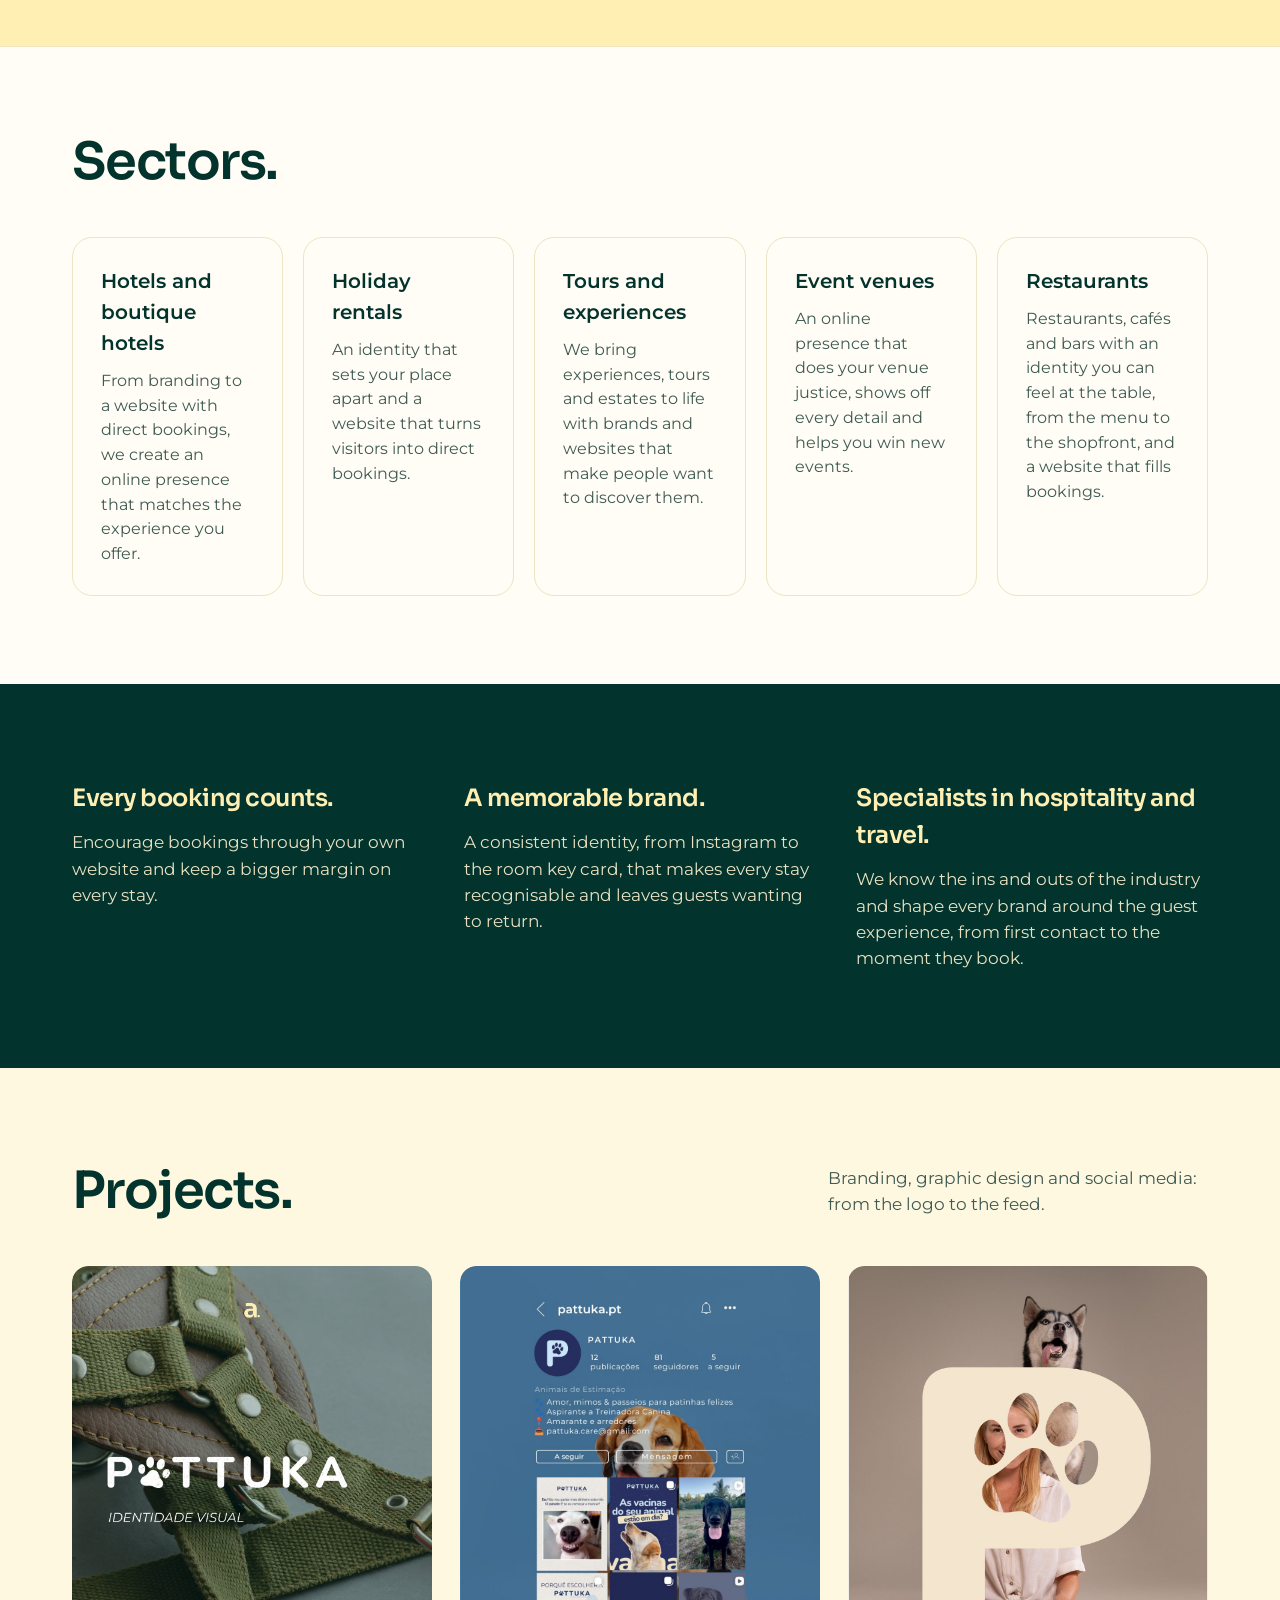
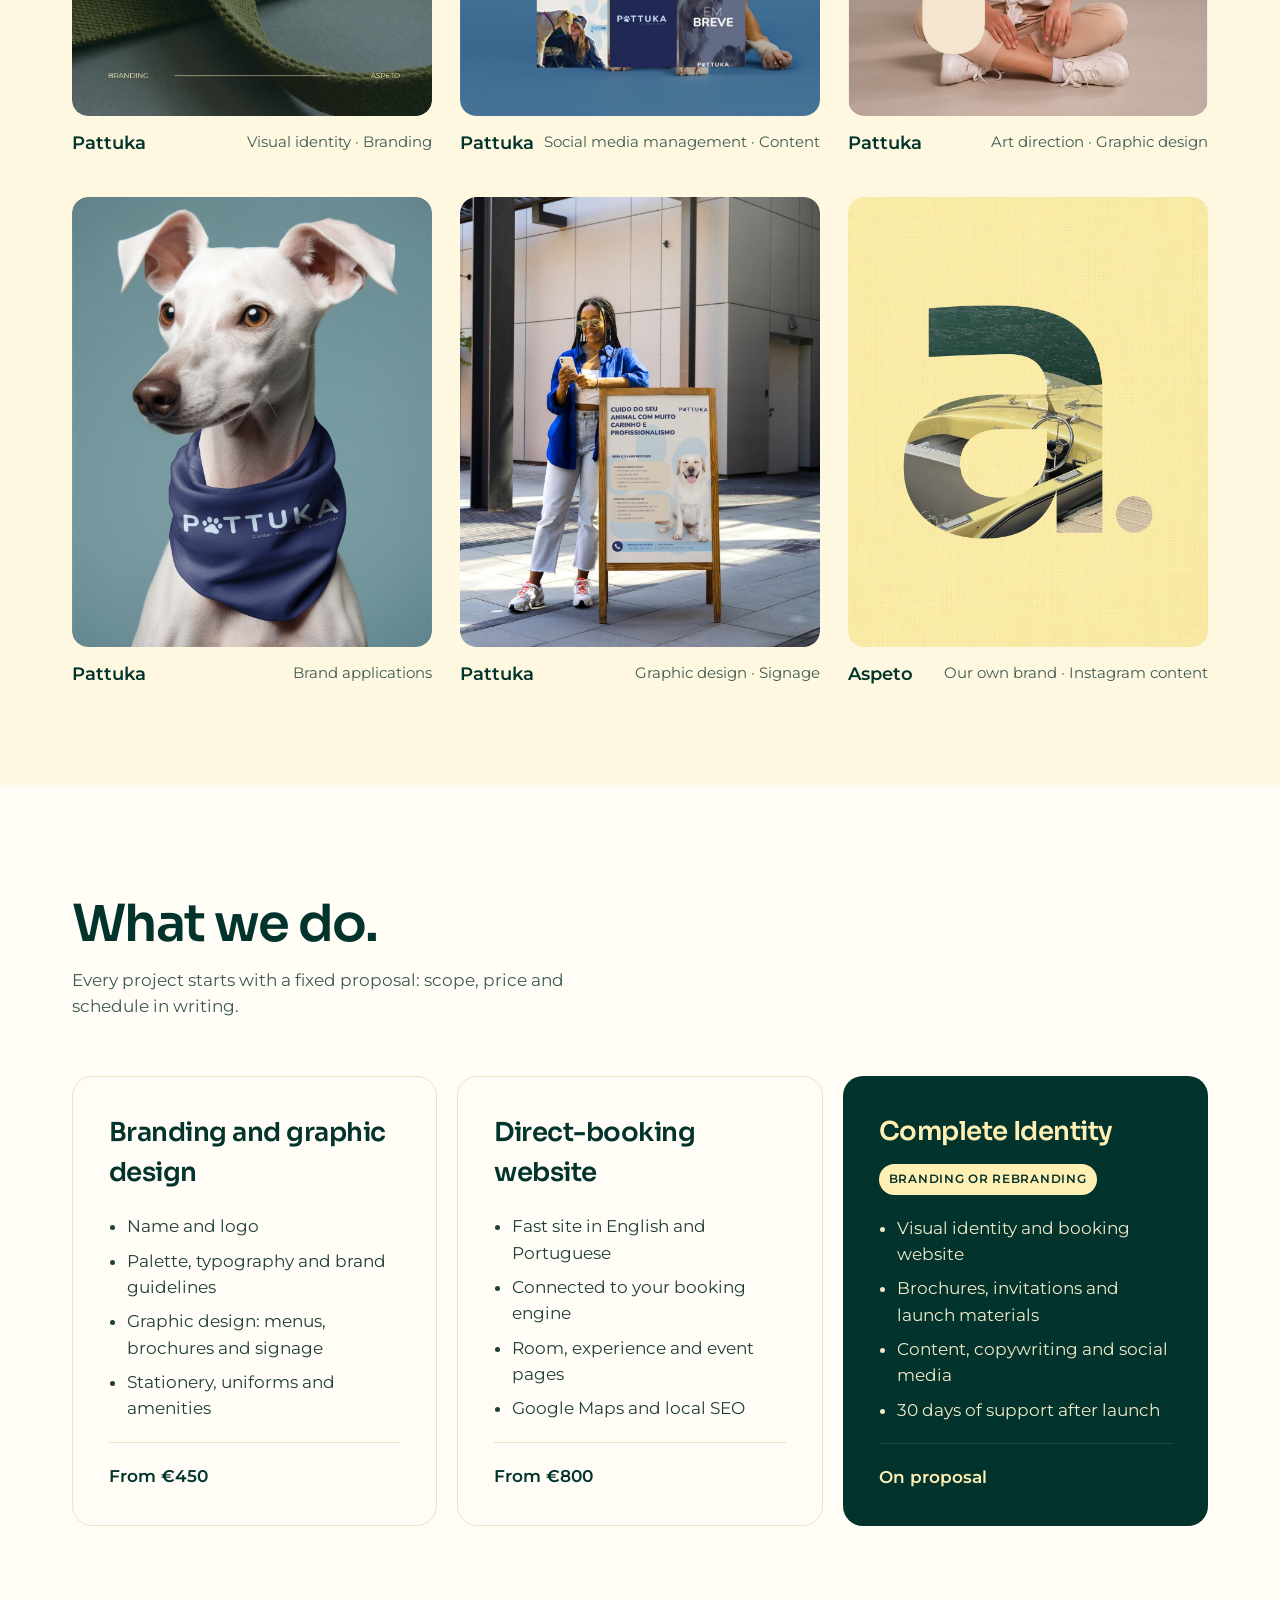
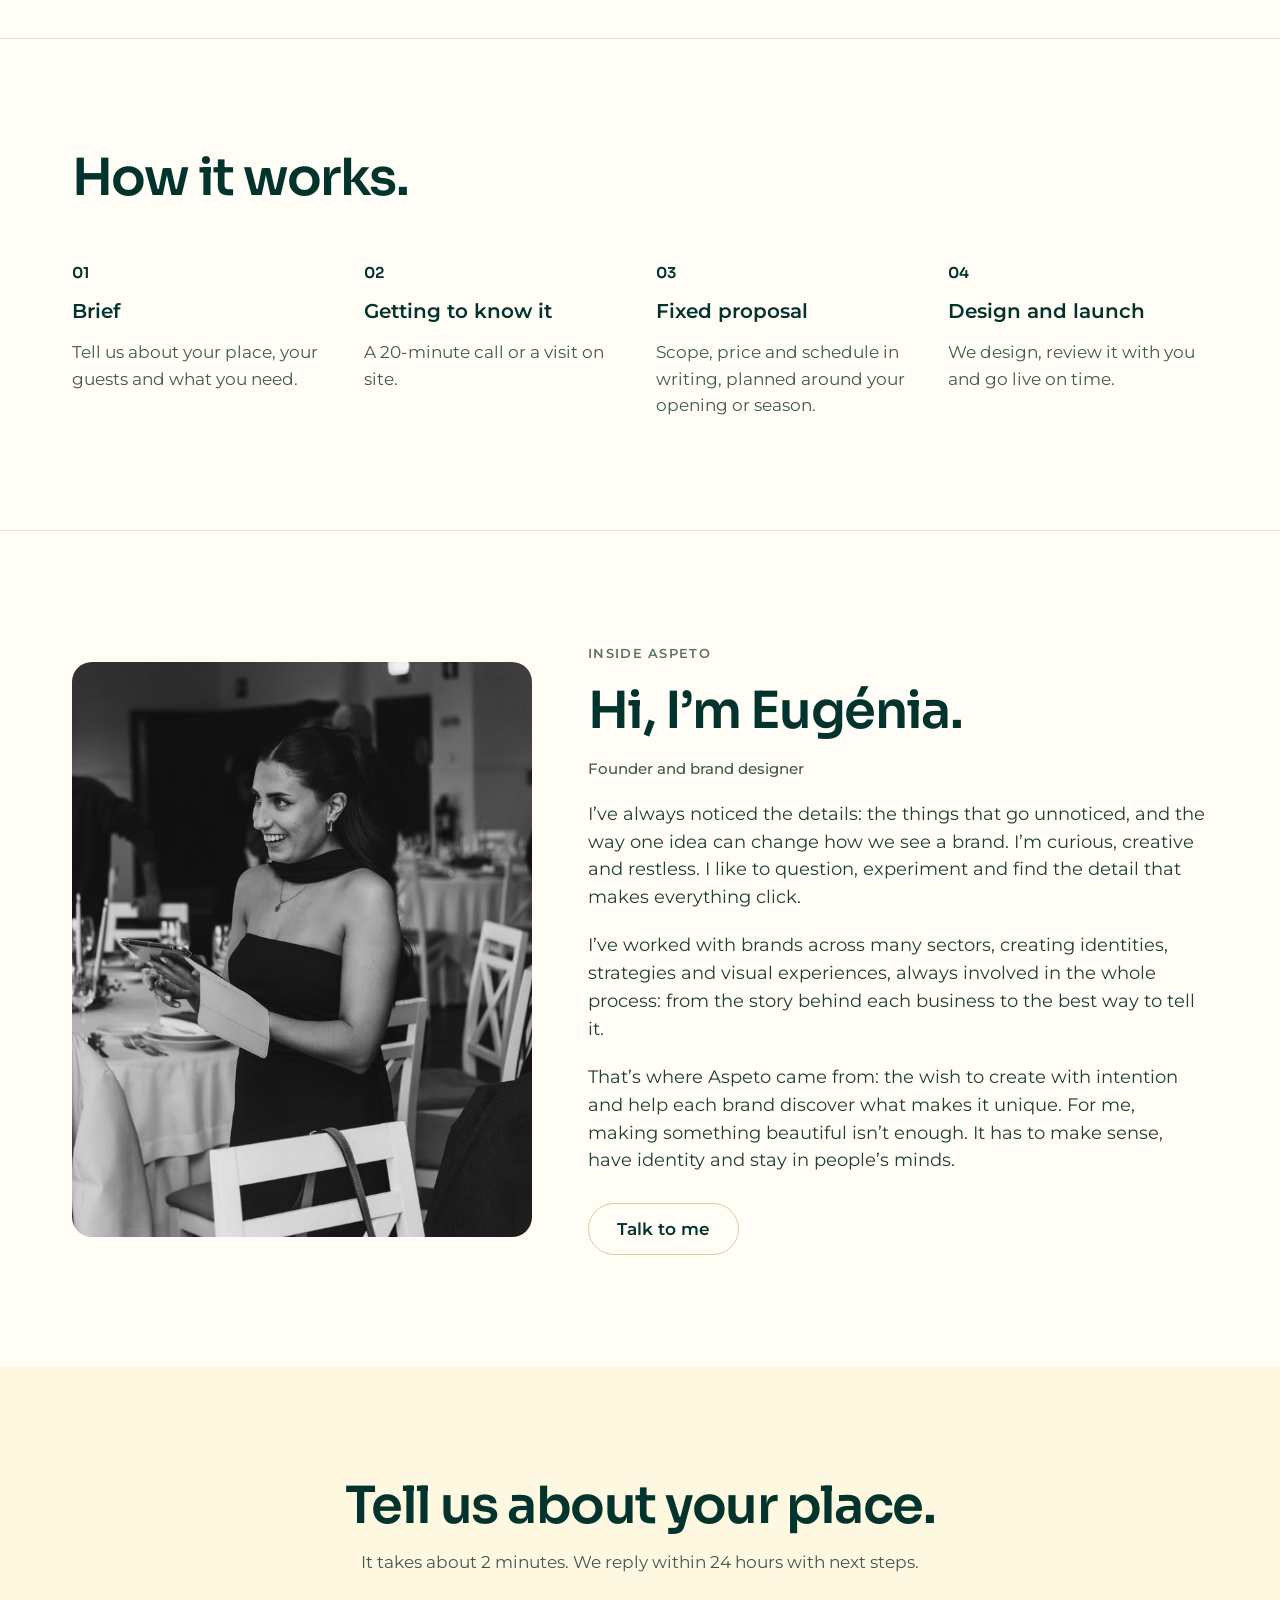
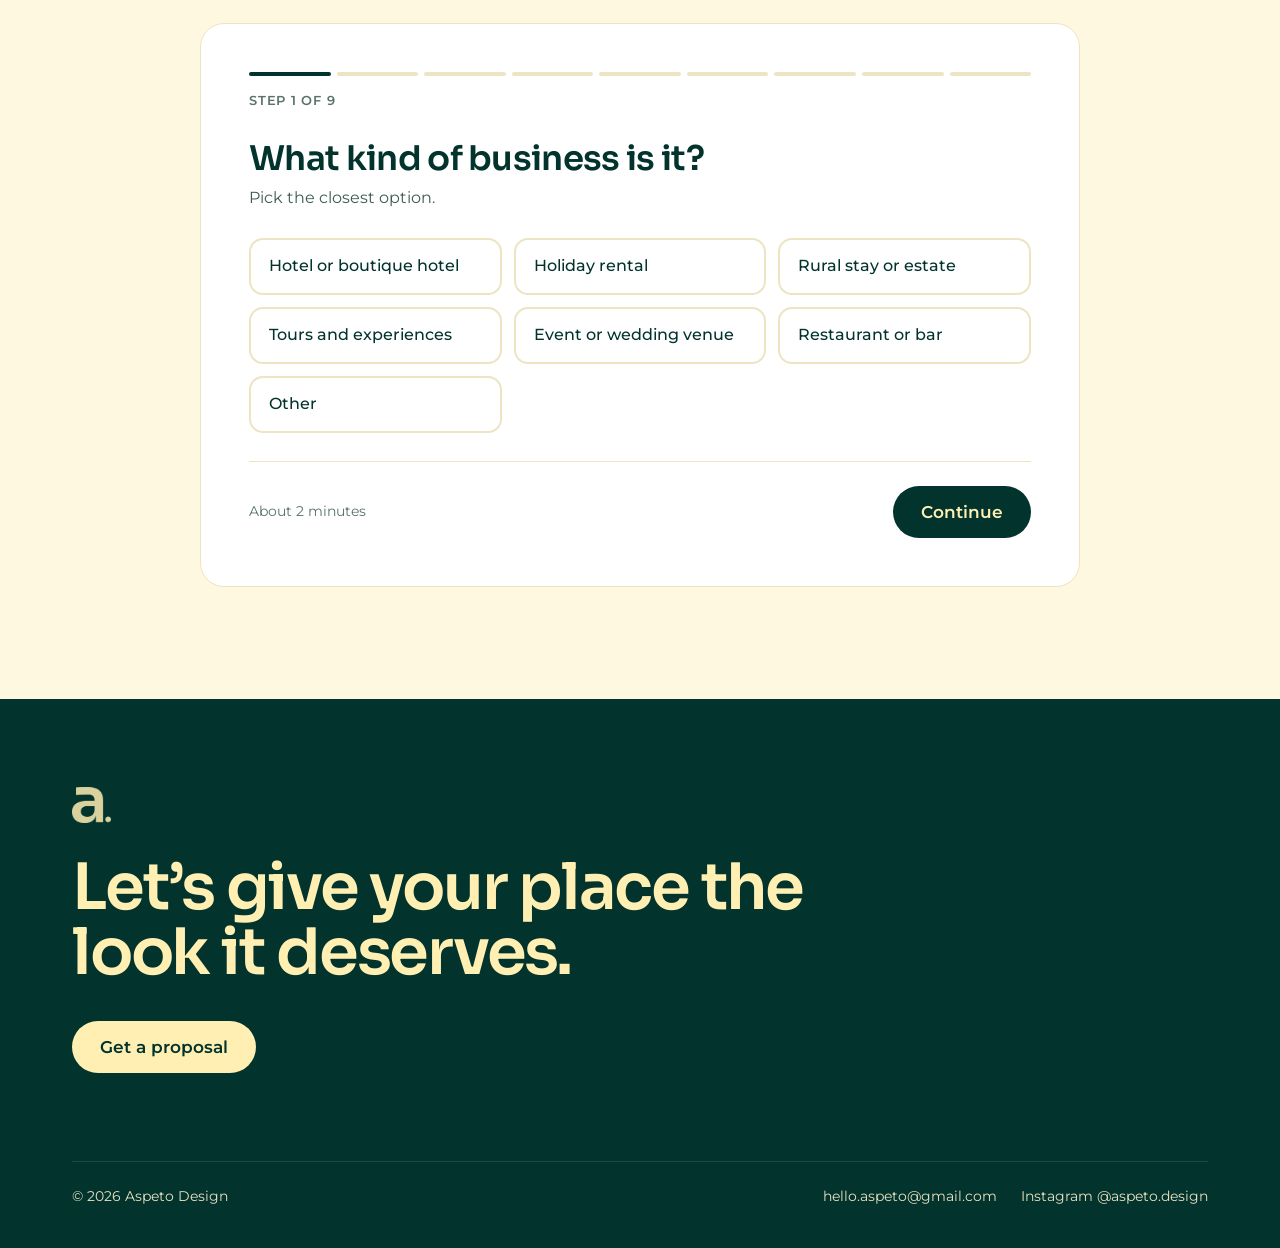
==== commit 90b1f747: "Novo setor: Restauração Co-Authored-By: Claude Opus 5.5 <noreply@anthropic.com> Claude-Session: http" ====
--- a/en/index.html
+++ b/en/index.html
@@ -63,7 +63,7 @@
 <section id="sectors" style="border-top: 1px solid #EDE4C4;">
 <div style="max-width: 1200px; margin: 0 auto; padding: 88px 32px; box-sizing: border-box;">
 <h2 style="margin: 0 0 48px; font-family: Sora, Montserrat, sans-serif; font-weight: 600; font-size: clamp(32px, 4vw, 52px); letter-spacing: -0.03em; line-height: 1.05;">Sectors.</h2>
-<div style="display: grid; grid-template-columns: repeat(auto-fit, minmax(min(100%, 250px), 1fr)); gap: 20px;">
+<div style="display: grid; grid-template-columns: repeat(auto-fit, minmax(min(100%, 200px), 1fr)); gap: 20px;">
 <div class="fx" style="border: 1px solid #EDE4C4; border-radius: 20px; padding: 28px; display: flex; flex-direction: column; gap: 10px;">
 <h3 style="margin: 0; font-size: 20px; font-weight: 600;">Hotels and boutique hotels</h3>
 <p style="margin: 0; color: #3E5A53; font-size: 16px;">From branding to a website with direct bookings, we create an online presence that matches the experience you offer.</p>
@@ -79,6 +79,10 @@
 <div class="fx" style="border: 1px solid #EDE4C4; border-radius: 20px; padding: 28px; display: flex; flex-direction: column; gap: 10px;">
 <h3 style="margin: 0; font-size: 20px; font-weight: 600;">Event venues</h3>
 <p style="margin: 0; color: #3E5A53; font-size: 16px;">An online presence that does your venue justice, shows off every detail and helps you win new events.</p>
+</div>
+<div class="fx" style="border: 1px solid #EDE4C4; border-radius: 20px; padding: 28px; display: flex; flex-direction: column; gap: 10px;">
+<h3 style="margin: 0; font-size: 20px; font-weight: 600;">Restaurants</h3>
+<p style="margin: 0; color: #3E5A53; font-size: 16px;">Restaurants, cafés and bars with an identity you can feel at the table, from the menu to the shopfront, and a website that fills bookings.</p>
 </div>
 </div>
 </div>
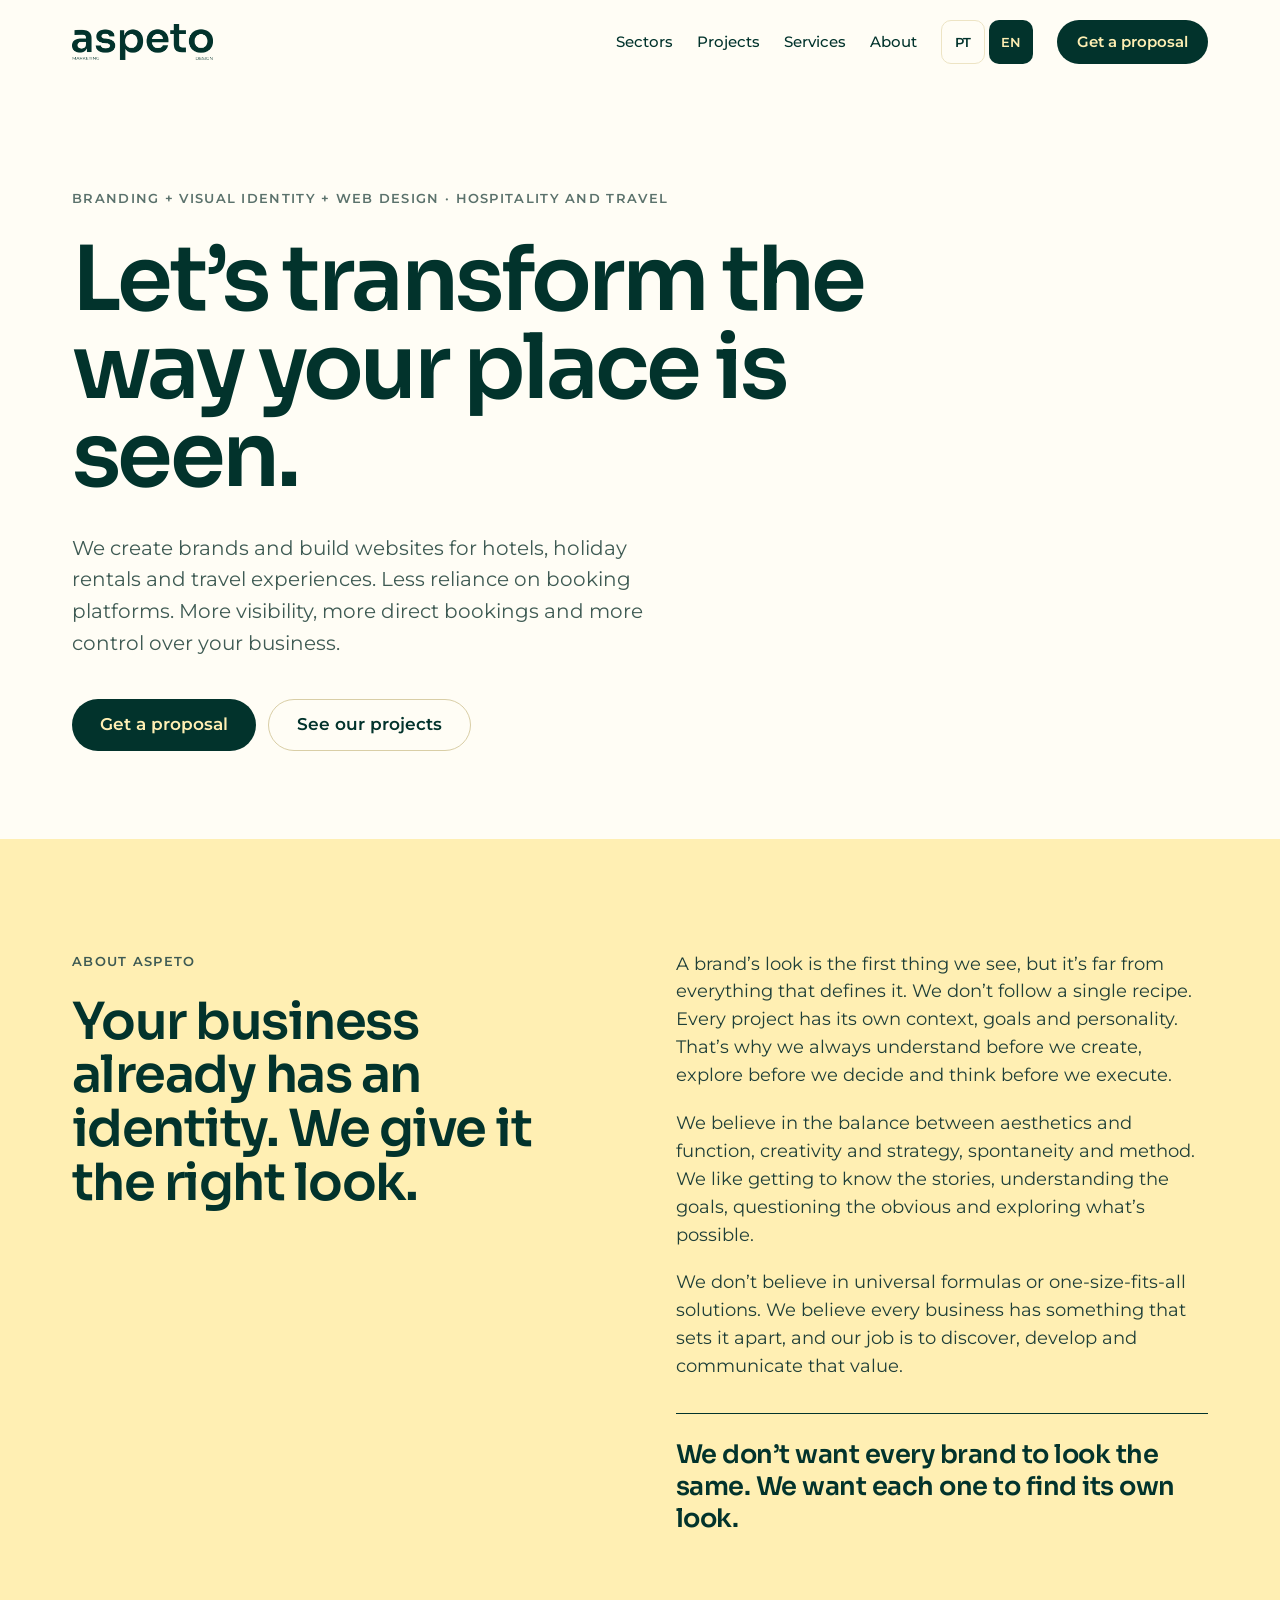
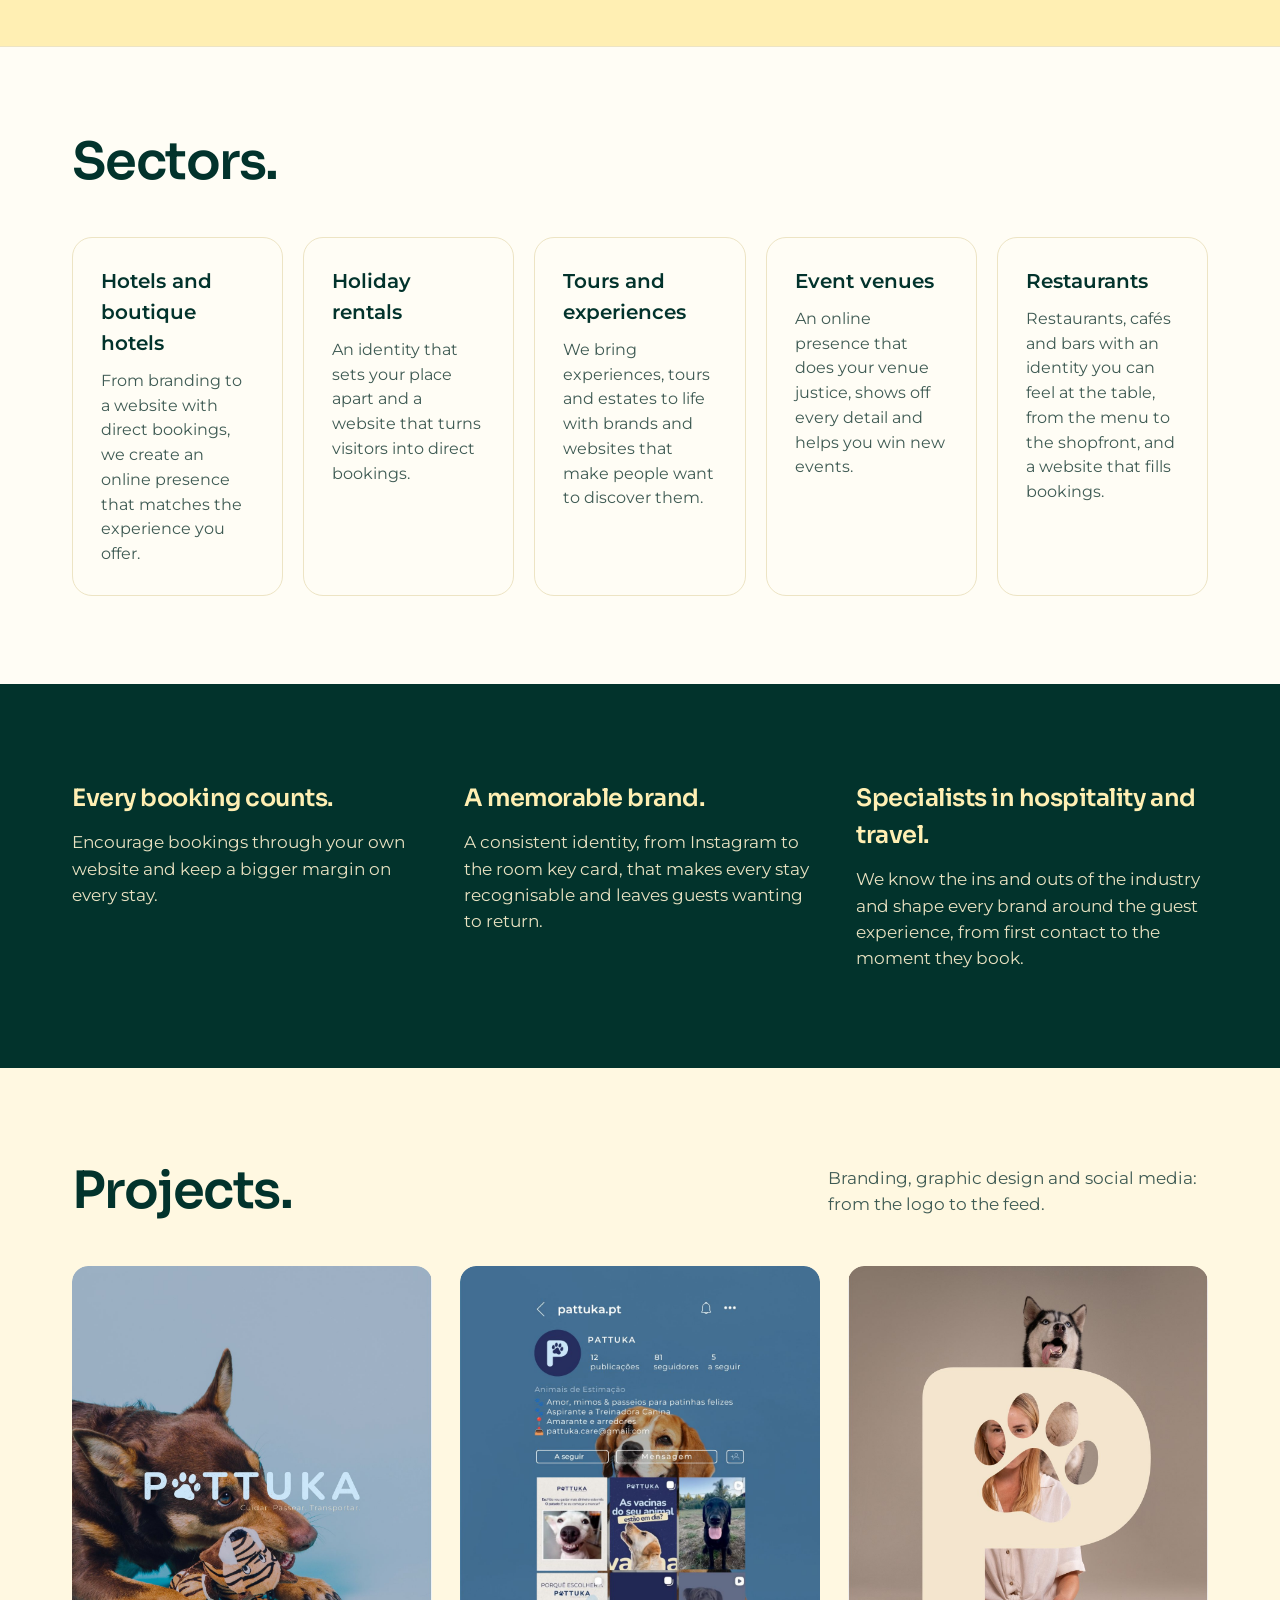
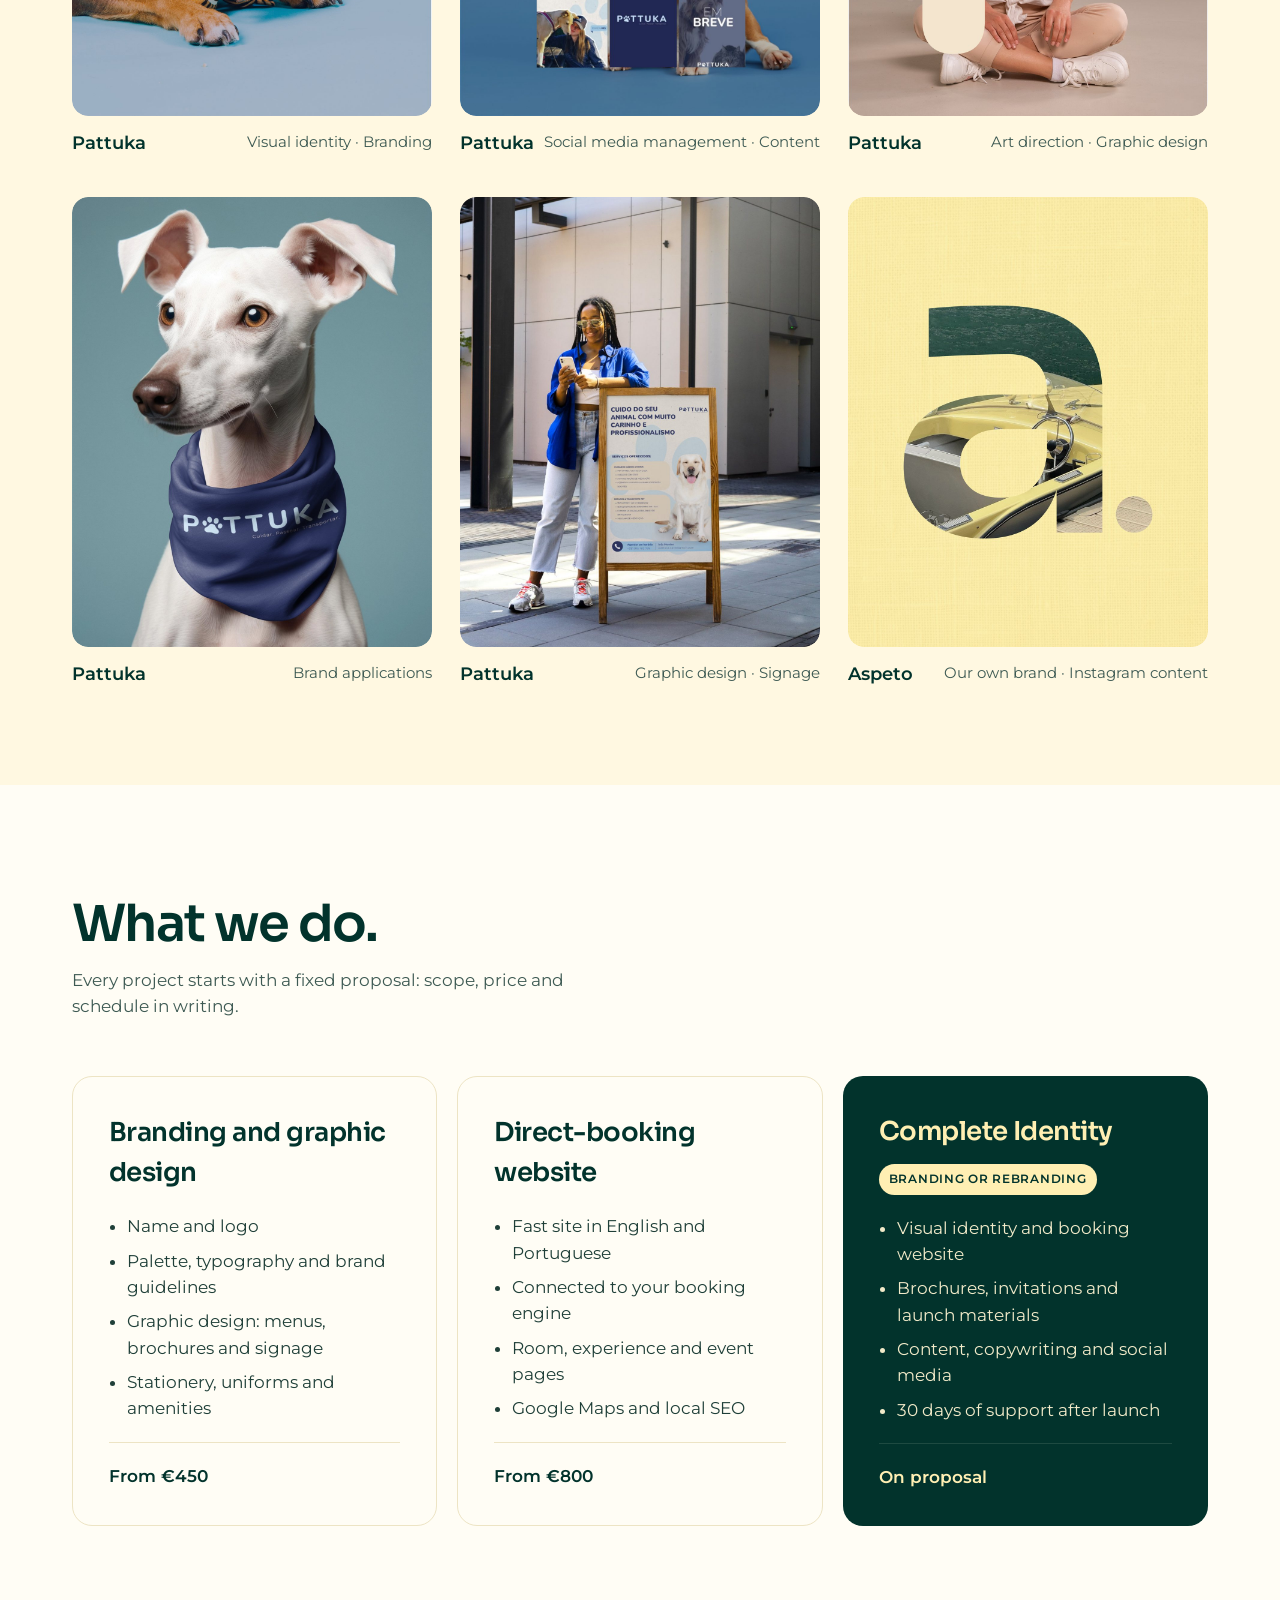
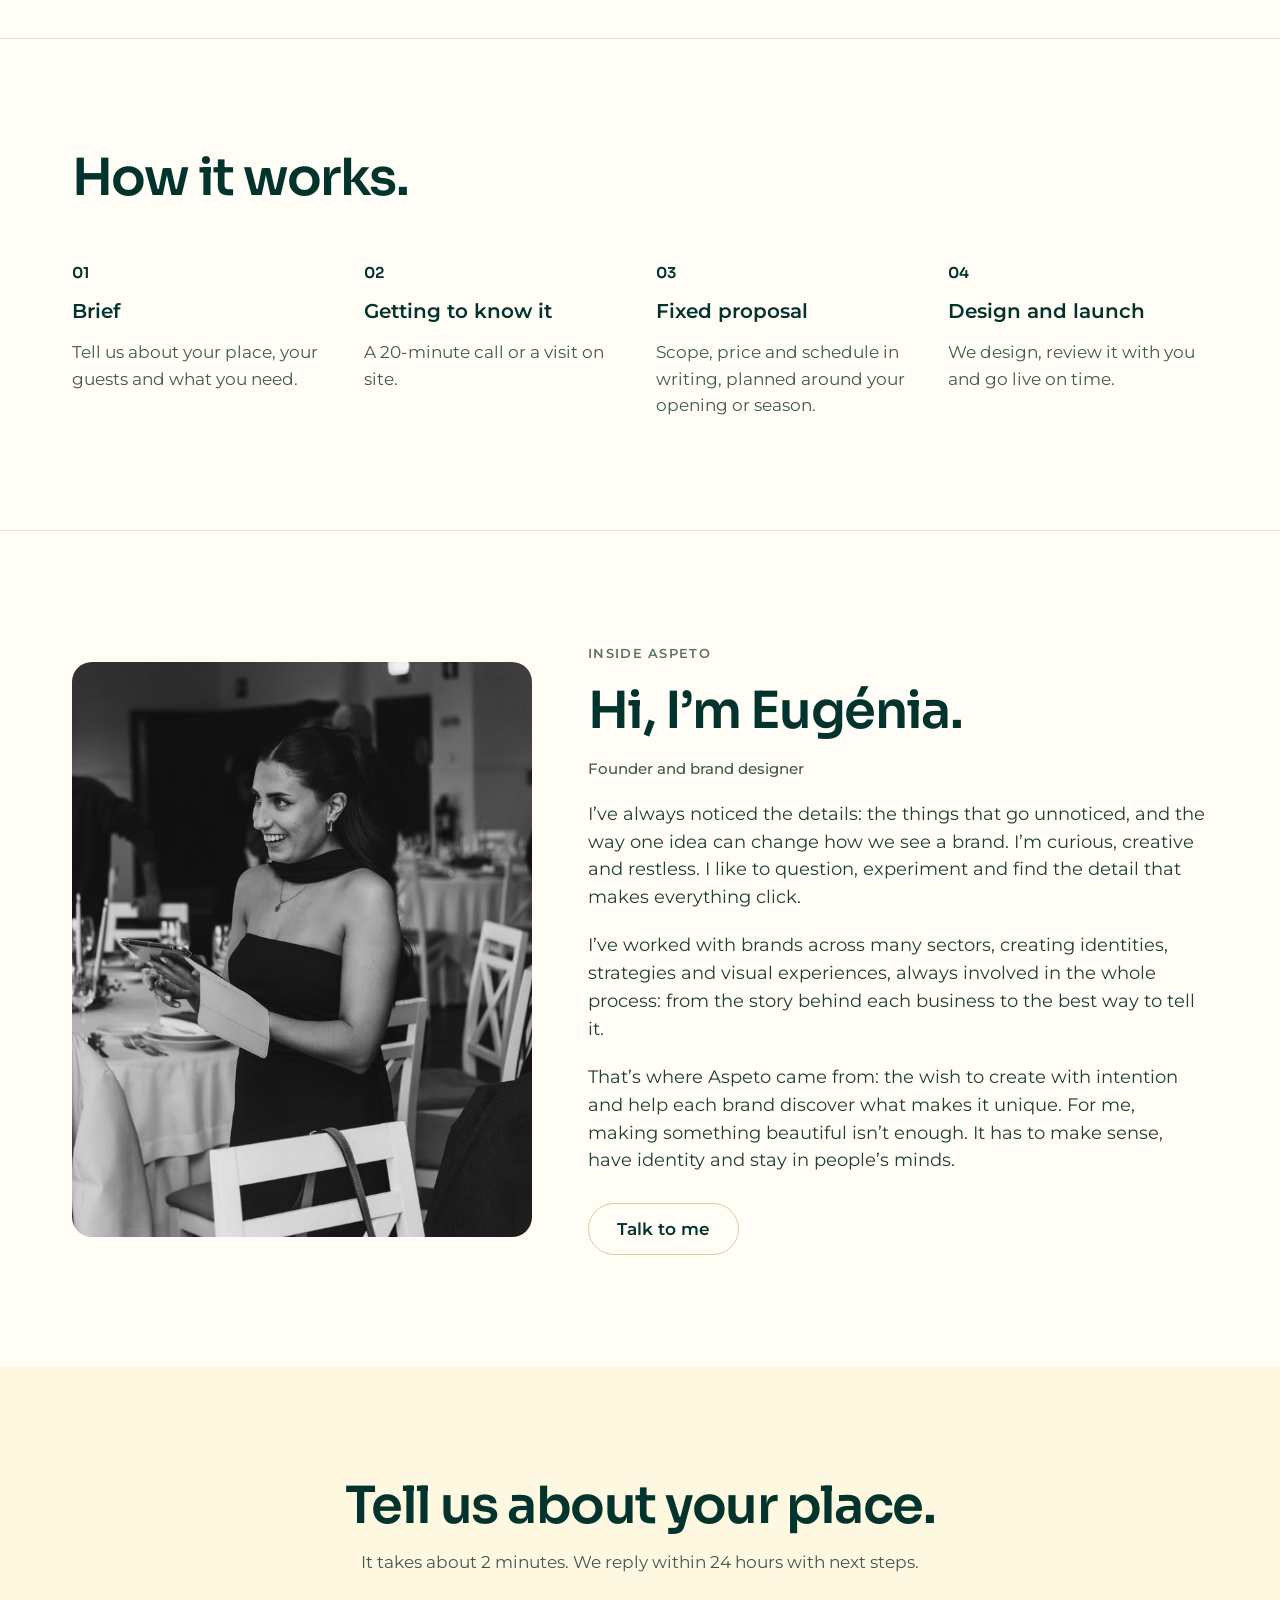
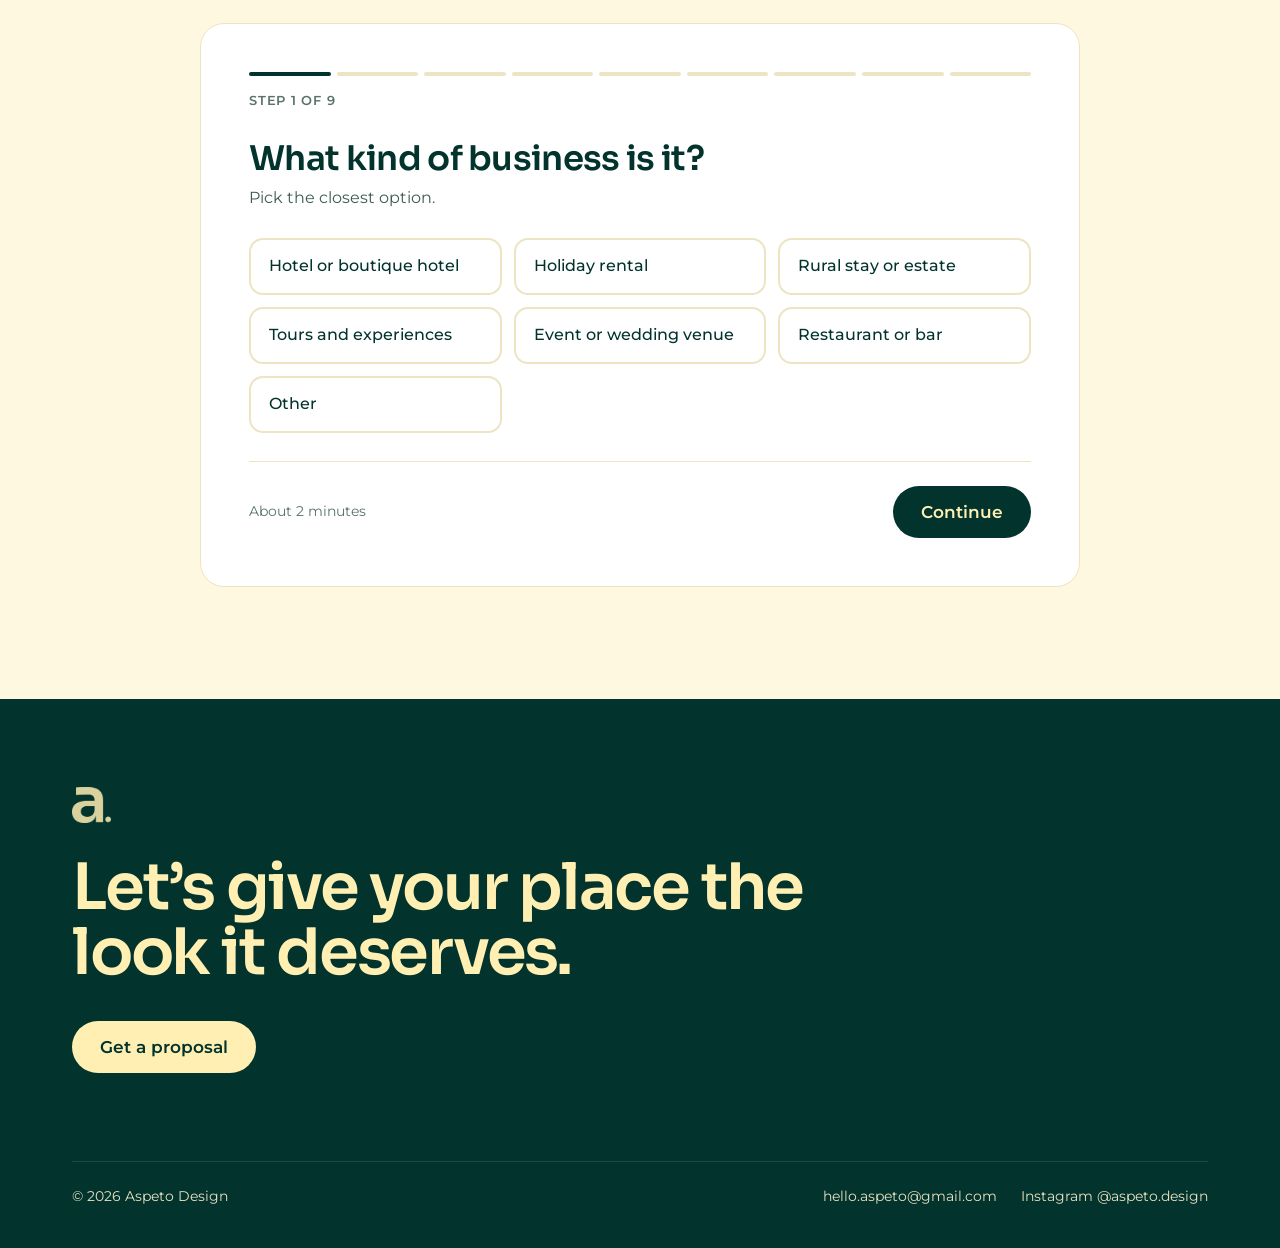
==== commit 44a2e712: "Projetos: logótipo da Pattuka em vez da capa de Instagram Co-Authored-By: Claude Opus 5.5 <noreply@a" ====
--- a/en/index.html
+++ b/en/index.html
@@ -113,7 +113,7 @@
 </div>
 <div style="display: grid; grid-template-columns: repeat(auto-fit, minmax(min(100%, 300px), 1fr)); gap: 40px 28px;">
 <article style="display: flex; flex-direction: column; gap: 14px;">
-<div class="fx" style="border-radius: 16px;"><img src="../assets/pattuka-1.jpg" alt="Pattuka — visual identity" loading="lazy" width="1200" height="1500" style="width: 100%; height: auto; aspect-ratio: 4 / 5; object-fit: cover; border-radius: 16px; display: block; background: #F3EBCD;"></div>
+<div class="fx" style="border-radius: 16px;"><img src="../assets/pattuka-2.jpg" alt="Pattuka — logo" loading="lazy" width="1200" height="1500" style="width: 100%; height: auto; aspect-ratio: 4 / 5; object-fit: cover; border-radius: 16px; display: block; background: #F3EBCD;"></div>
 <div style="display: flex; flex-wrap: wrap; justify-content: space-between; gap: 8px;">
 <h3 style="margin: 0; font-size: 18px; font-weight: 600;">Pattuka</h3>
 <span style="font-size: 15px; color: #3E5A53;">Visual identity · Branding</span>
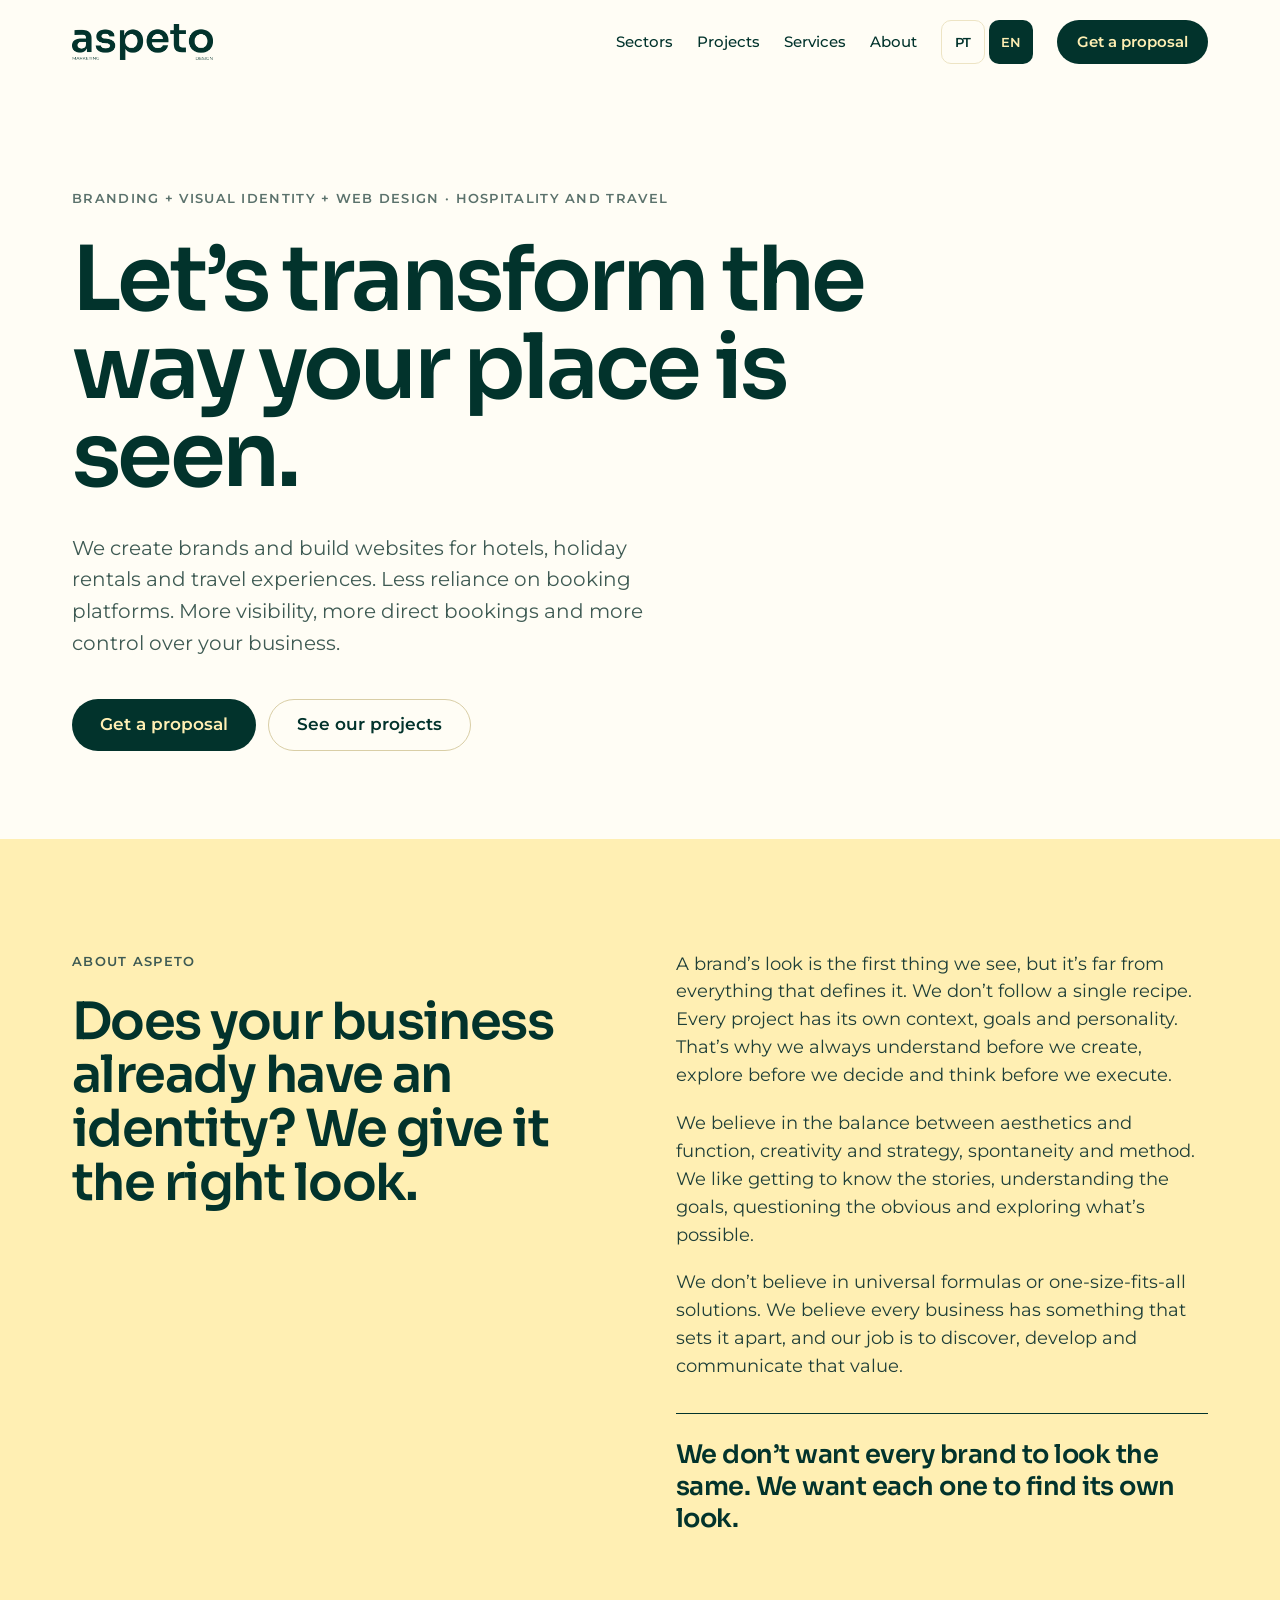
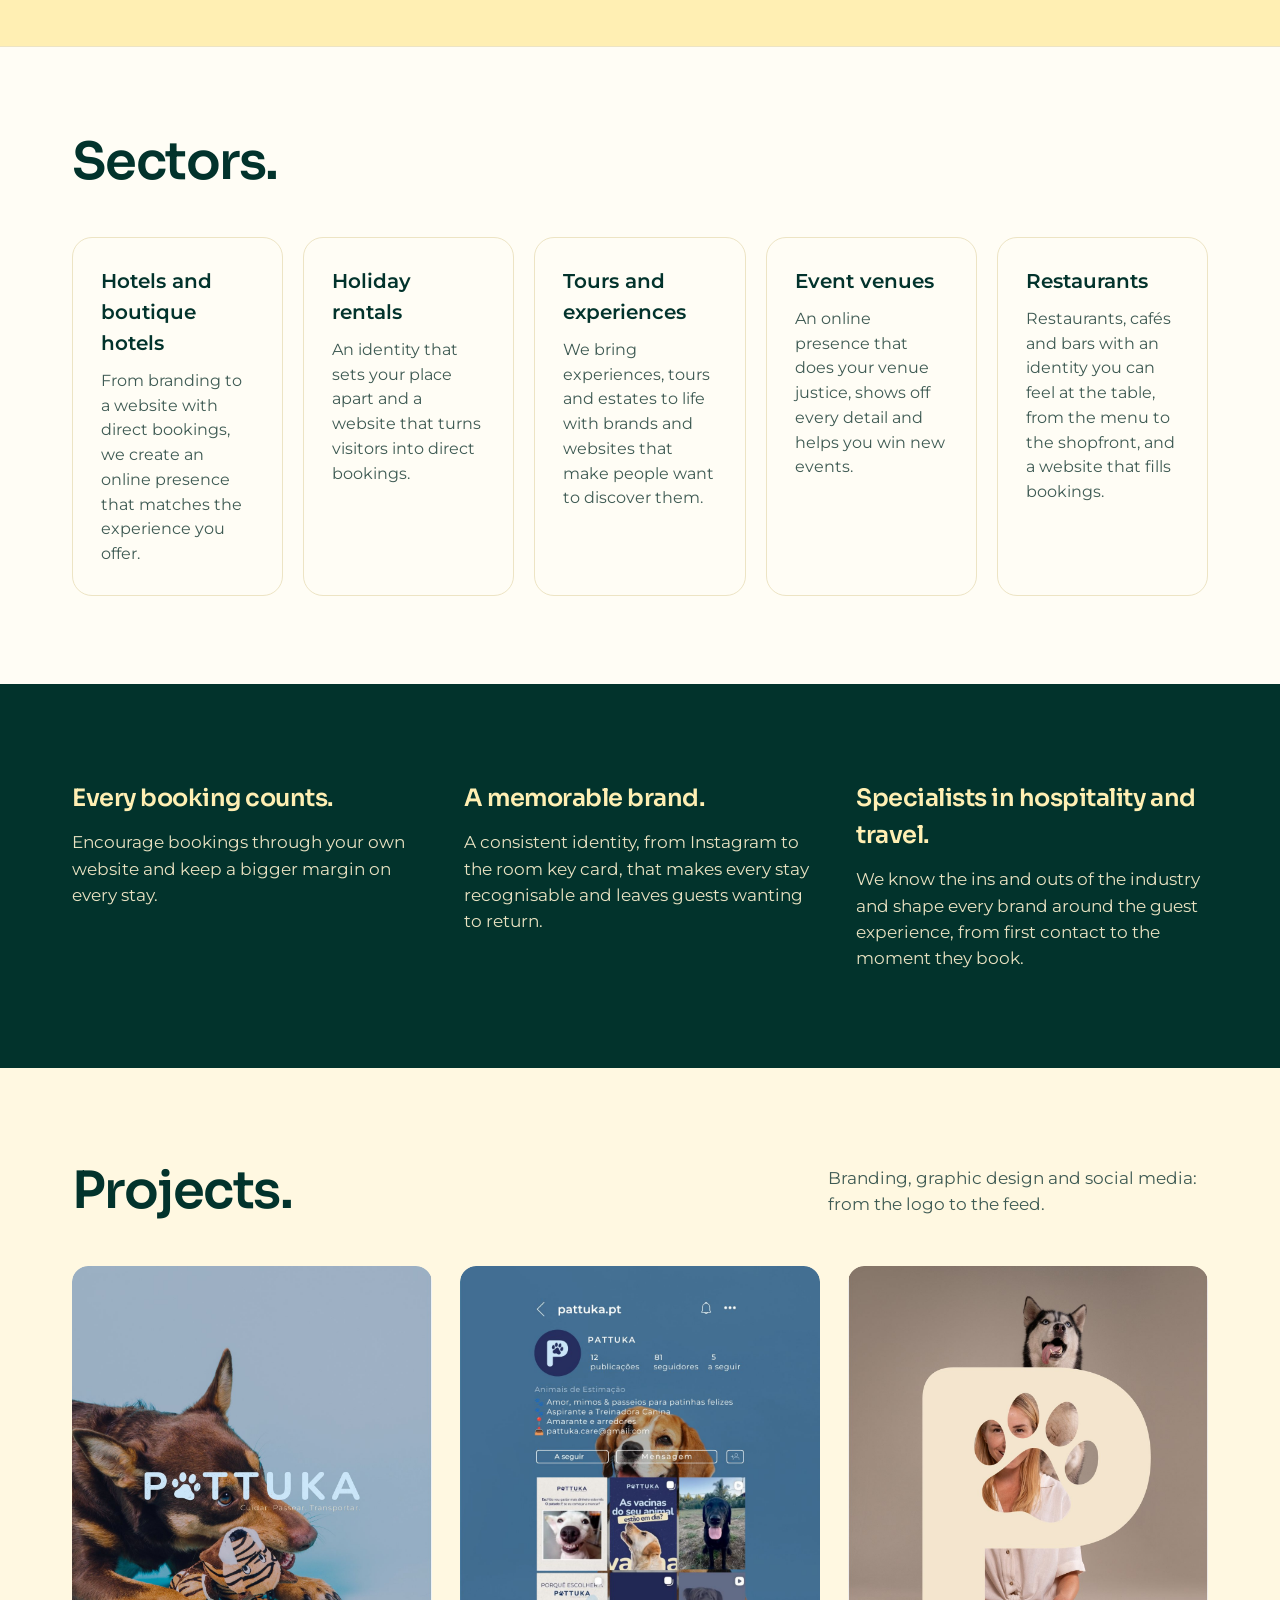
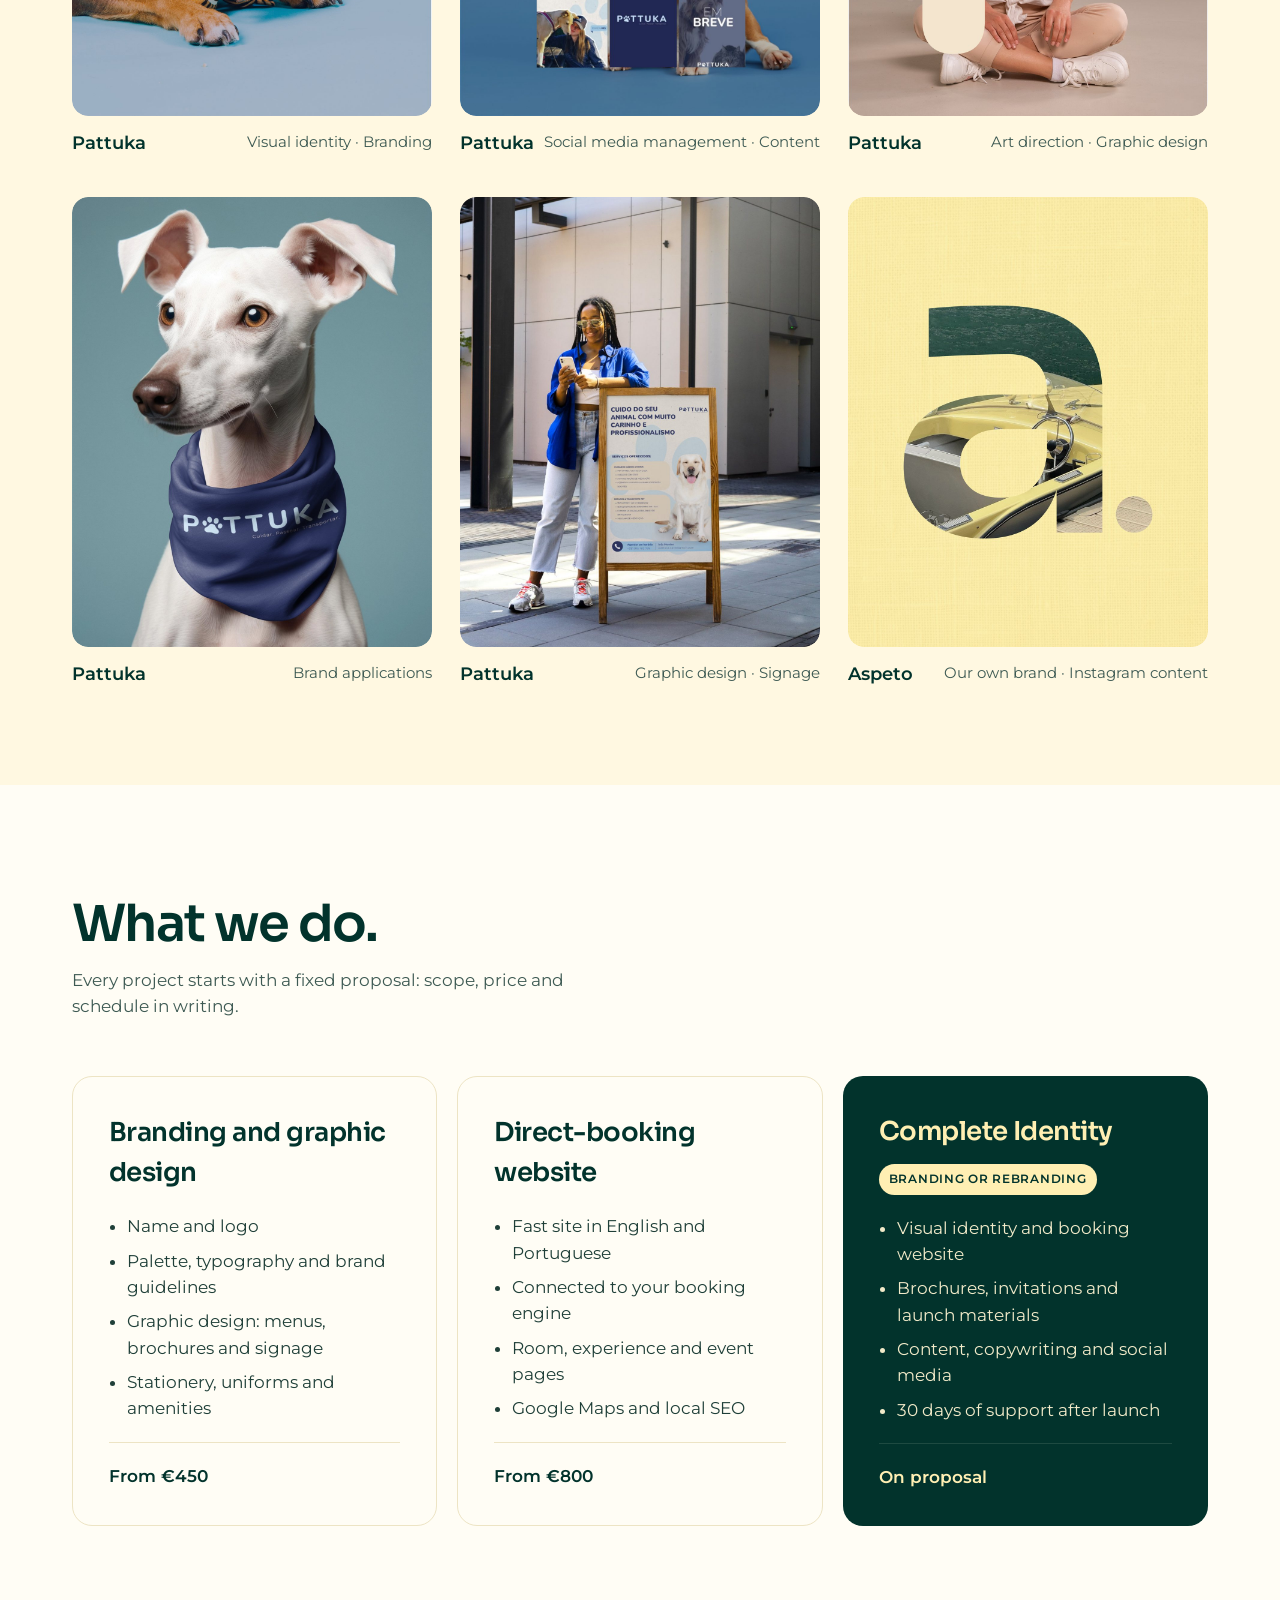
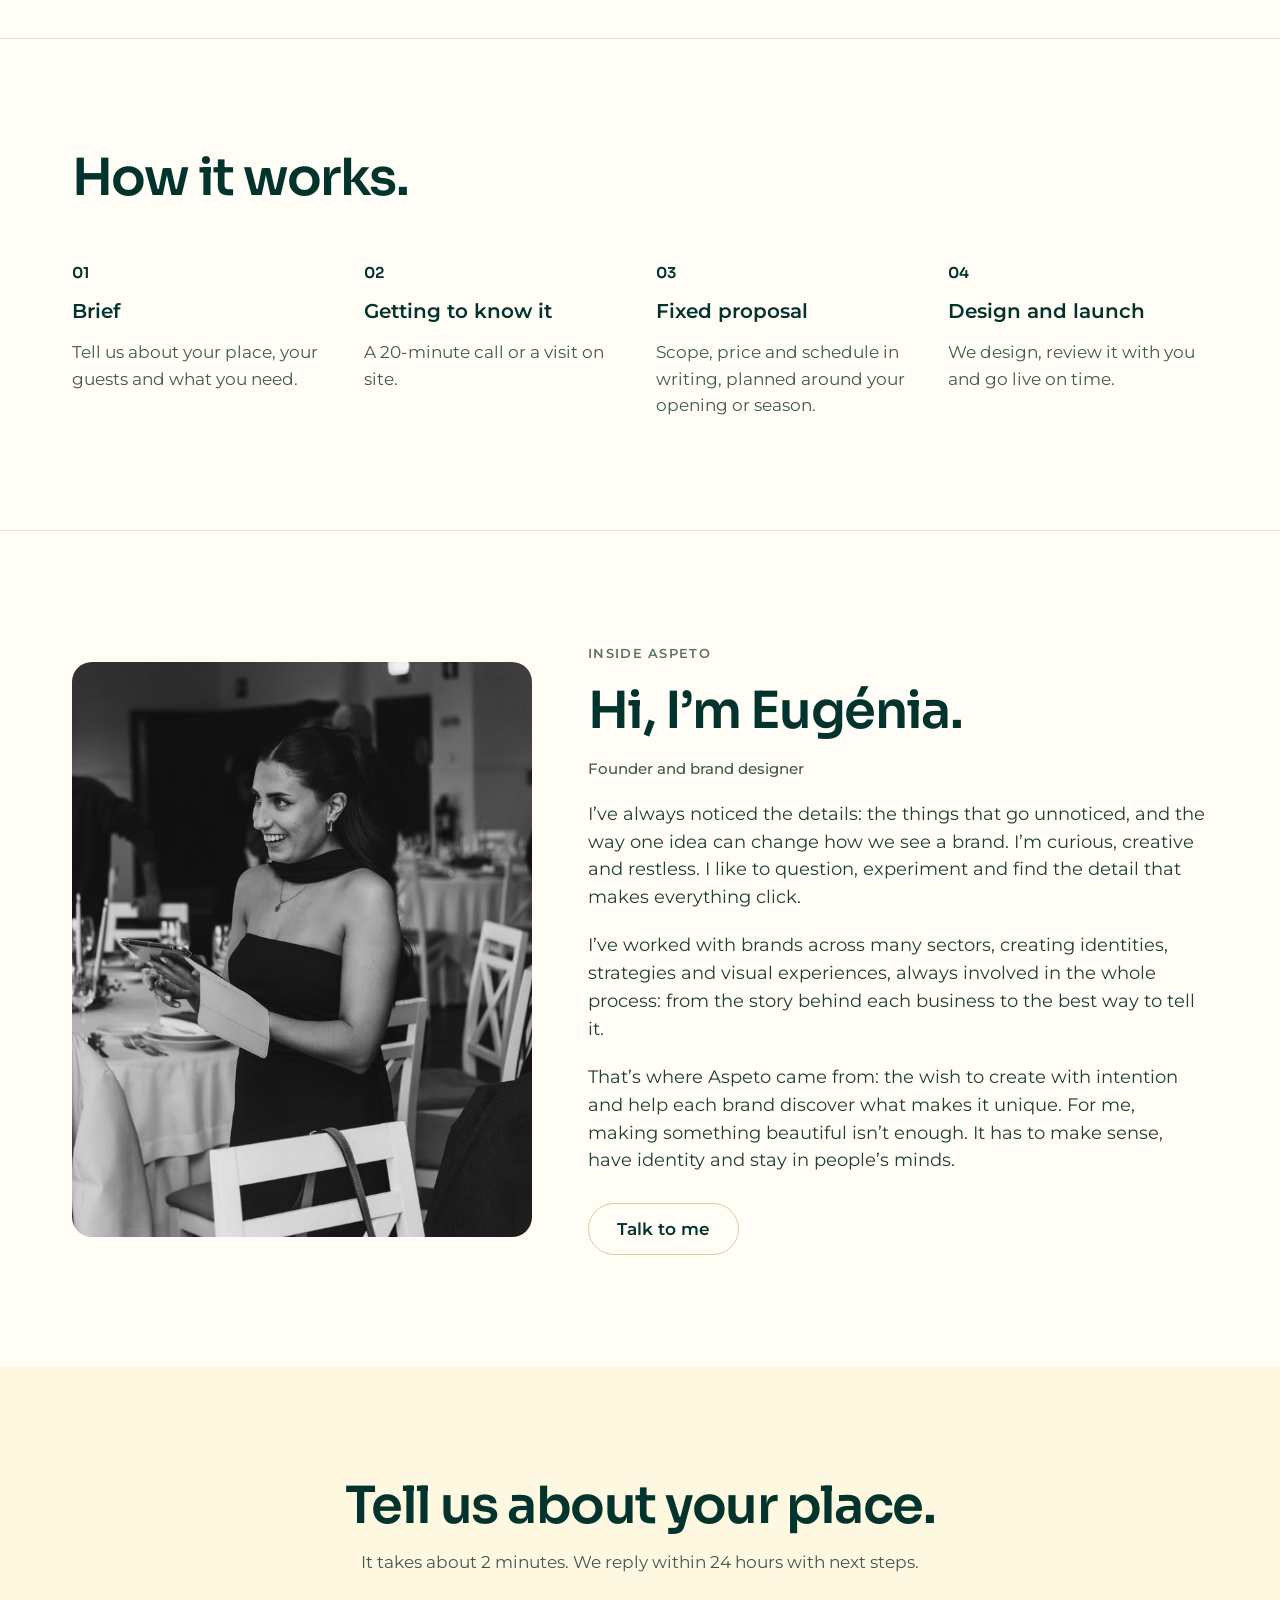
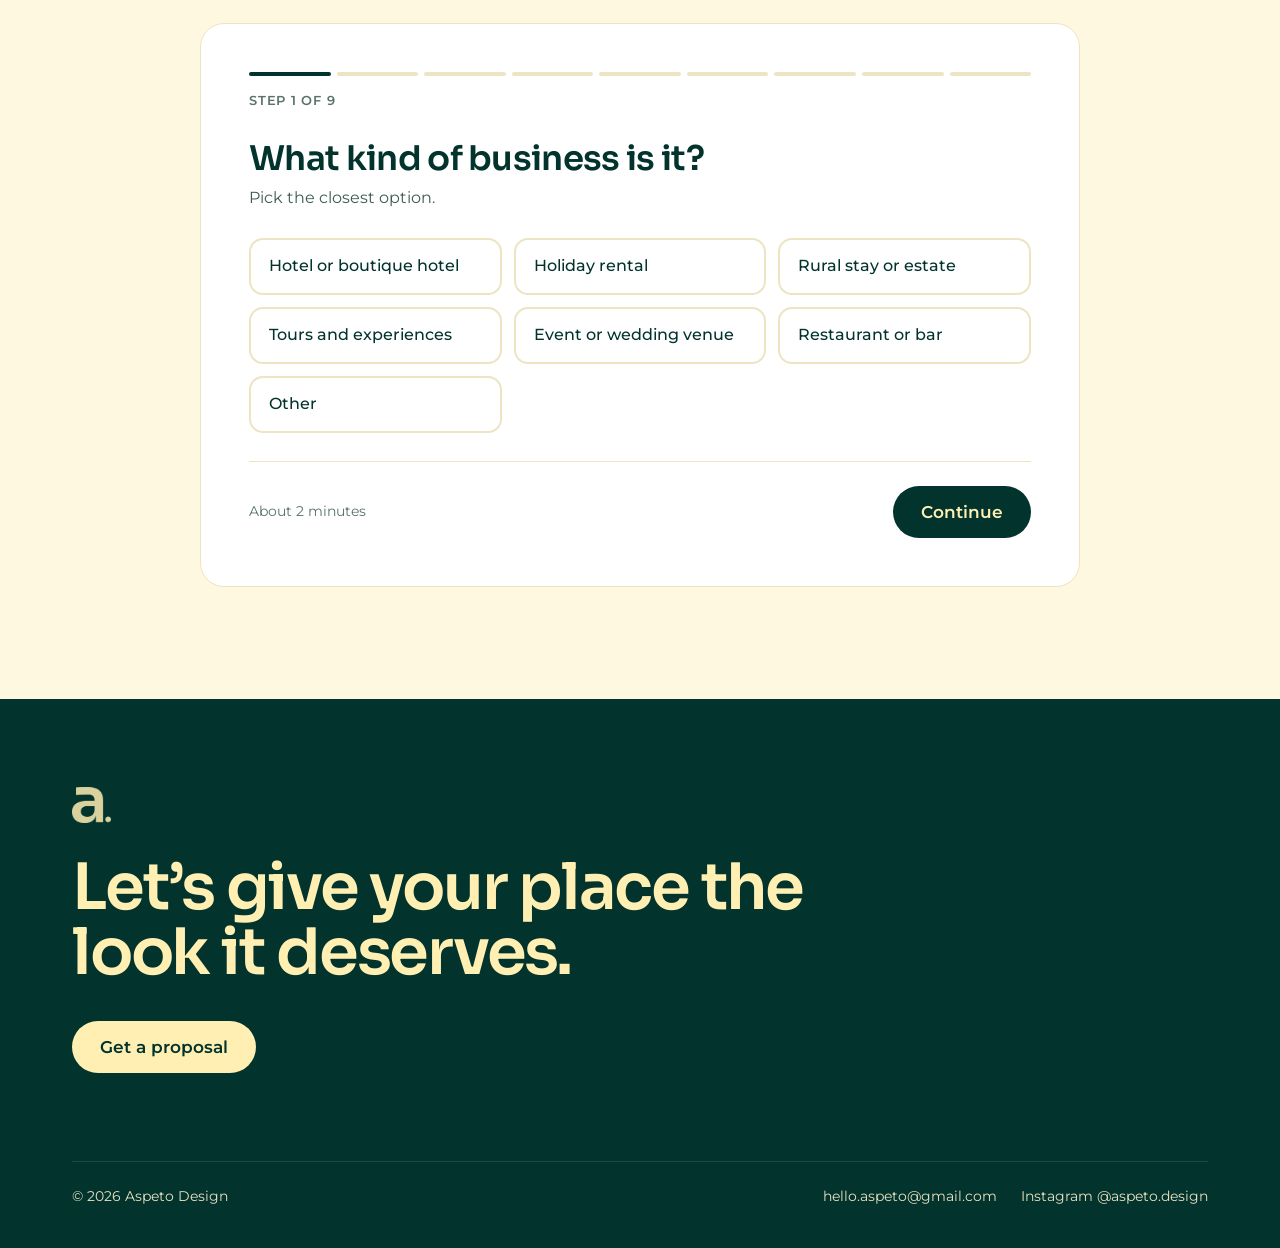
==== commit d72ea2b6: "Sobre a Aspeto: pergunta no título Co-Authored-By: Claude Opus 5.5 <noreply@anthropic.com> Claude-Se" ====
--- a/en/index.html
+++ b/en/index.html
@@ -49,7 +49,7 @@
 <div style="max-width: 1200px; margin: 0 auto; padding: 112px 32px; box-sizing: border-box; display: grid; grid-template-columns: repeat(auto-fit, minmax(min(100%, 420px), 1fr)); gap: 48px 72px; align-items: start;">
 <div style="display: flex; flex-direction: column; gap: 24px;">
 <p style="margin: 0; font-size: 13px; font-weight: 600; letter-spacing: 0.1em; text-transform: uppercase; color: #3E5A53;">About Aspeto</p>
-<h2 style="margin: 0; font-family: Sora, Montserrat, sans-serif; font-weight: 600; font-size: clamp(32px, 4vw, 52px); letter-spacing: -0.03em; line-height: 1.05;">Your business already has an identity. We give it the right look.</h2>
+<h2 style="margin: 0; font-family: Sora, Montserrat, sans-serif; font-weight: 600; font-size: clamp(32px, 4vw, 52px); letter-spacing: -0.03em; line-height: 1.05;">Does your business already have an identity? We give it the right look.</h2>
 </div>
 <div style="display: flex; flex-direction: column; gap: 20px;">
 <p style="margin: 0; color: #1F3F38; font-size: 18px;">A brand’s look is the first thing we see, but it’s far from everything that defines it. We don’t follow a single recipe. Every project has its own context, goals and personality. That’s why we always understand before we create, explore before we decide and think before we execute.</p>
--- a/style.css
+++ b/style.css
@@ -10,10 +10,25 @@
 summary{cursor:pointer}
 section[id]{scroll-margin-top:16px}
 @media (max-width:640px){
-  header nav{gap:14px !important}
-  header nav > a:not([href^="#briefing"]):not([href^="#brief"]){display:none}
-  section{padding-top:72px !important;padding-bottom:72px !important}
-  #topo,#top{padding-top:56px !important}
+  /* Cabeçalho numa só linha: logótipo à esquerda, PT/EN à direita */
+  header{flex-wrap:nowrap !important;padding:16px 24px !important}
+  header nav{gap:12px !important;flex-wrap:nowrap !important}
+  header nav > a{display:none !important}
+  /* Espaçamentos verticais mais curtos */
+  [style*="padding: 112px"],[style*="padding: 104px"],[style*="padding: 96px"],[style*="padding: 88px"]{padding-top:56px !important;padding-bottom:56px !important}
+  [style*="padding: 112px 32px"],[style*="padding: 104px 32px"],[style*="padding: 96px 32px"],[style*="padding: 88px 32px"]{padding-left:24px !important;padding-right:24px !important}
+  [style*="padding: 0 32px"]{padding-left:24px !important;padding-right:24px !important}
+  #topo,#top{padding-top:32px !important;padding-bottom:56px !important}
+  footer > div{padding-bottom:32px !important}
+  footer [style*="margin-top: 88px"]{margin-top:48px !important}
+  h2[style*="margin: 0 0 48px"],h2[style*="margin: 0 0 56px"],h2[style*="margin: 0 0 40px"]{margin-bottom:28px !important}
+  /* Botões do topo a toda a largura */
+  #topo a[href^="#"],#top a[href^="#"]{flex:1 1 100%;justify-content:center}
+  /* Legendas dos projetos sempre iguais */
+  article > div[style*="space-between"]{flex-direction:column !important;gap:2px !important}
+  /* Cartões com um pouco menos de margem interna */
+  .fx[style*="padding: 36px"]{padding:28px !important}
+  section[style*="background: #02332C"] > div{gap:36px !important}
 }
 
 /* Formulário */
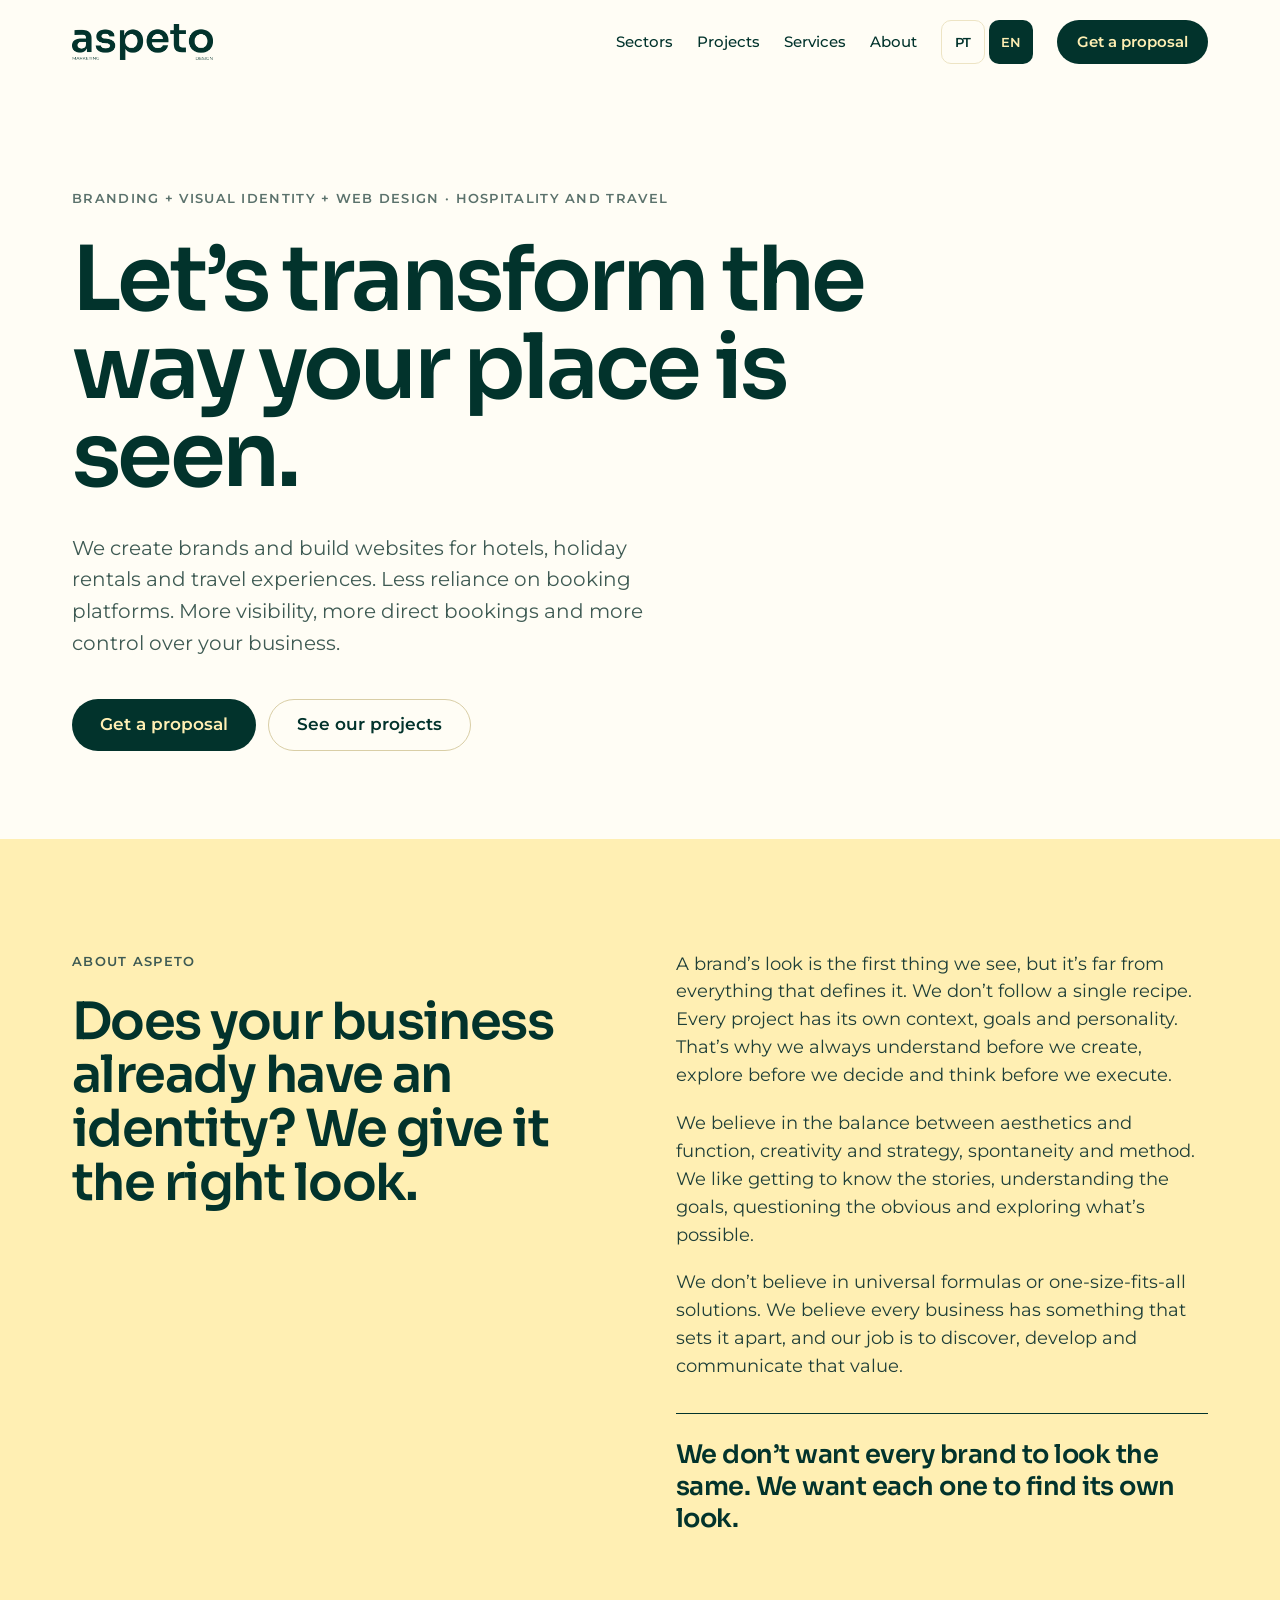
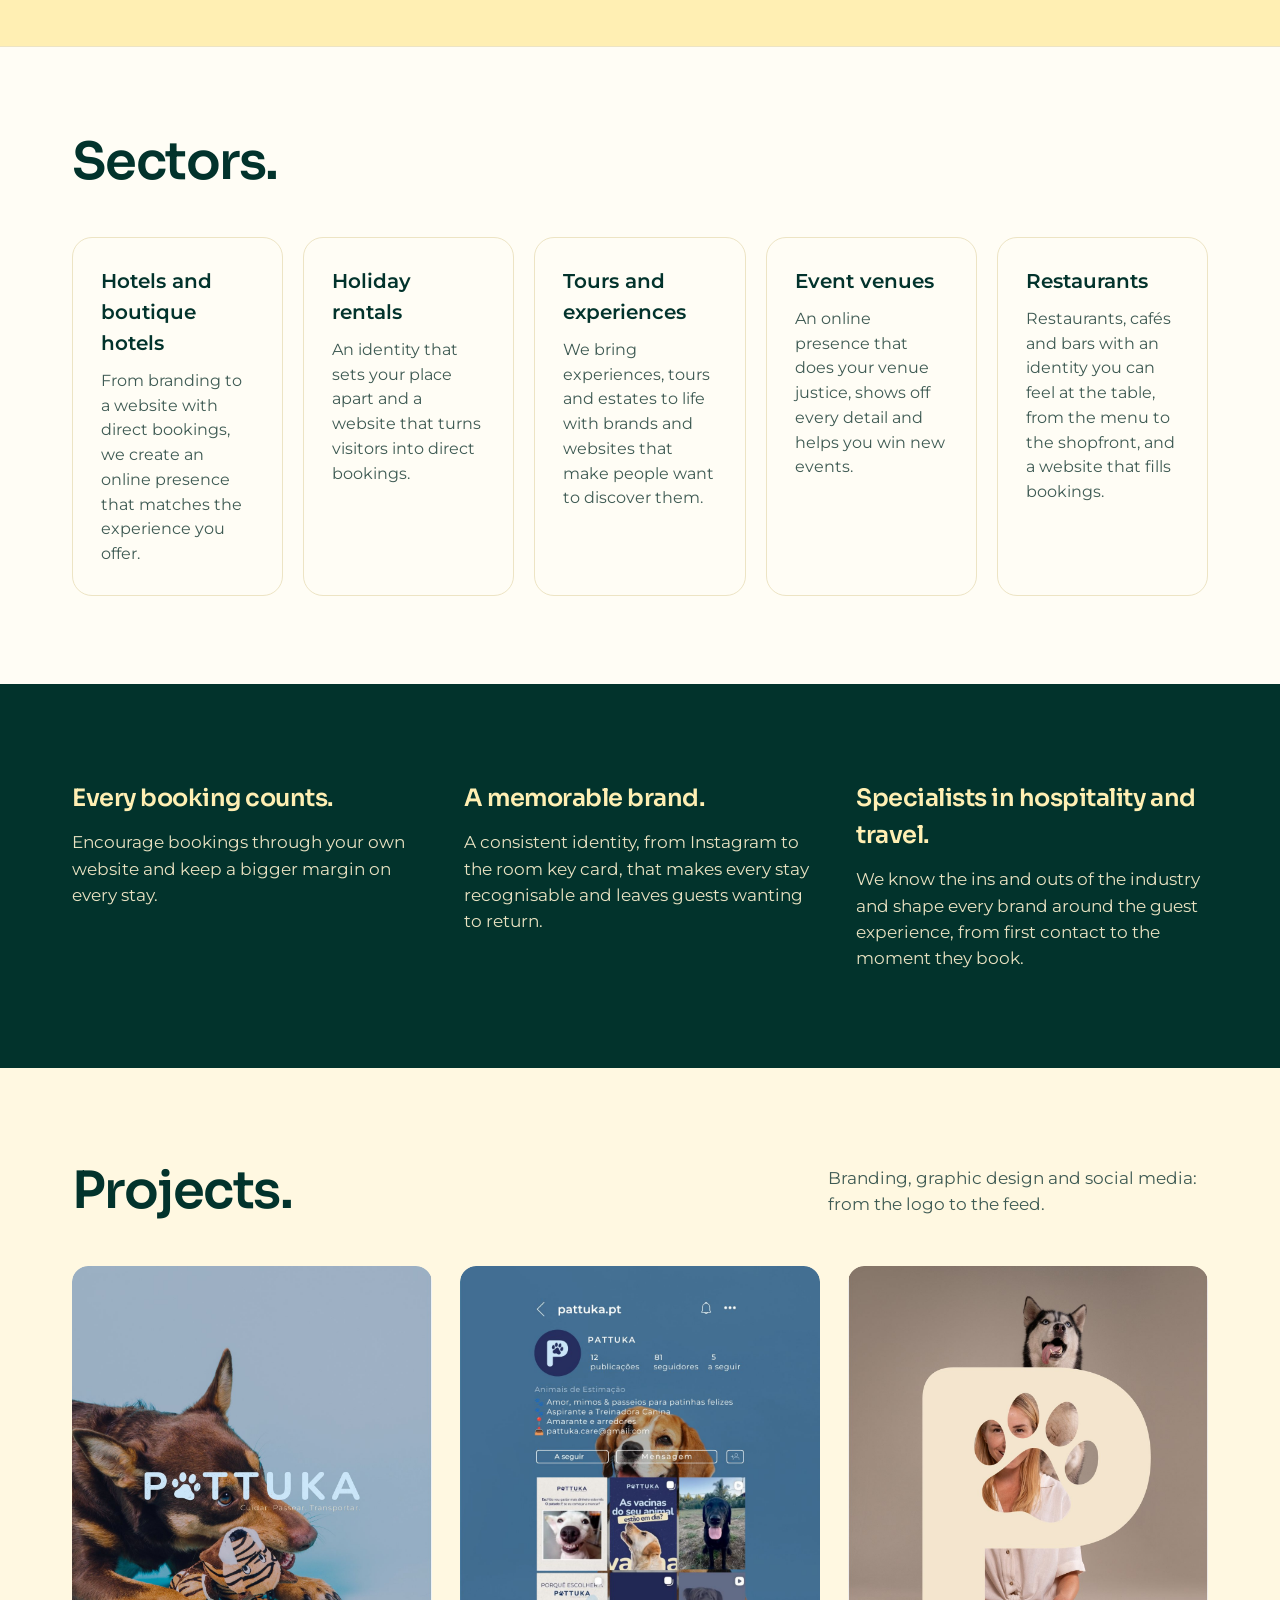
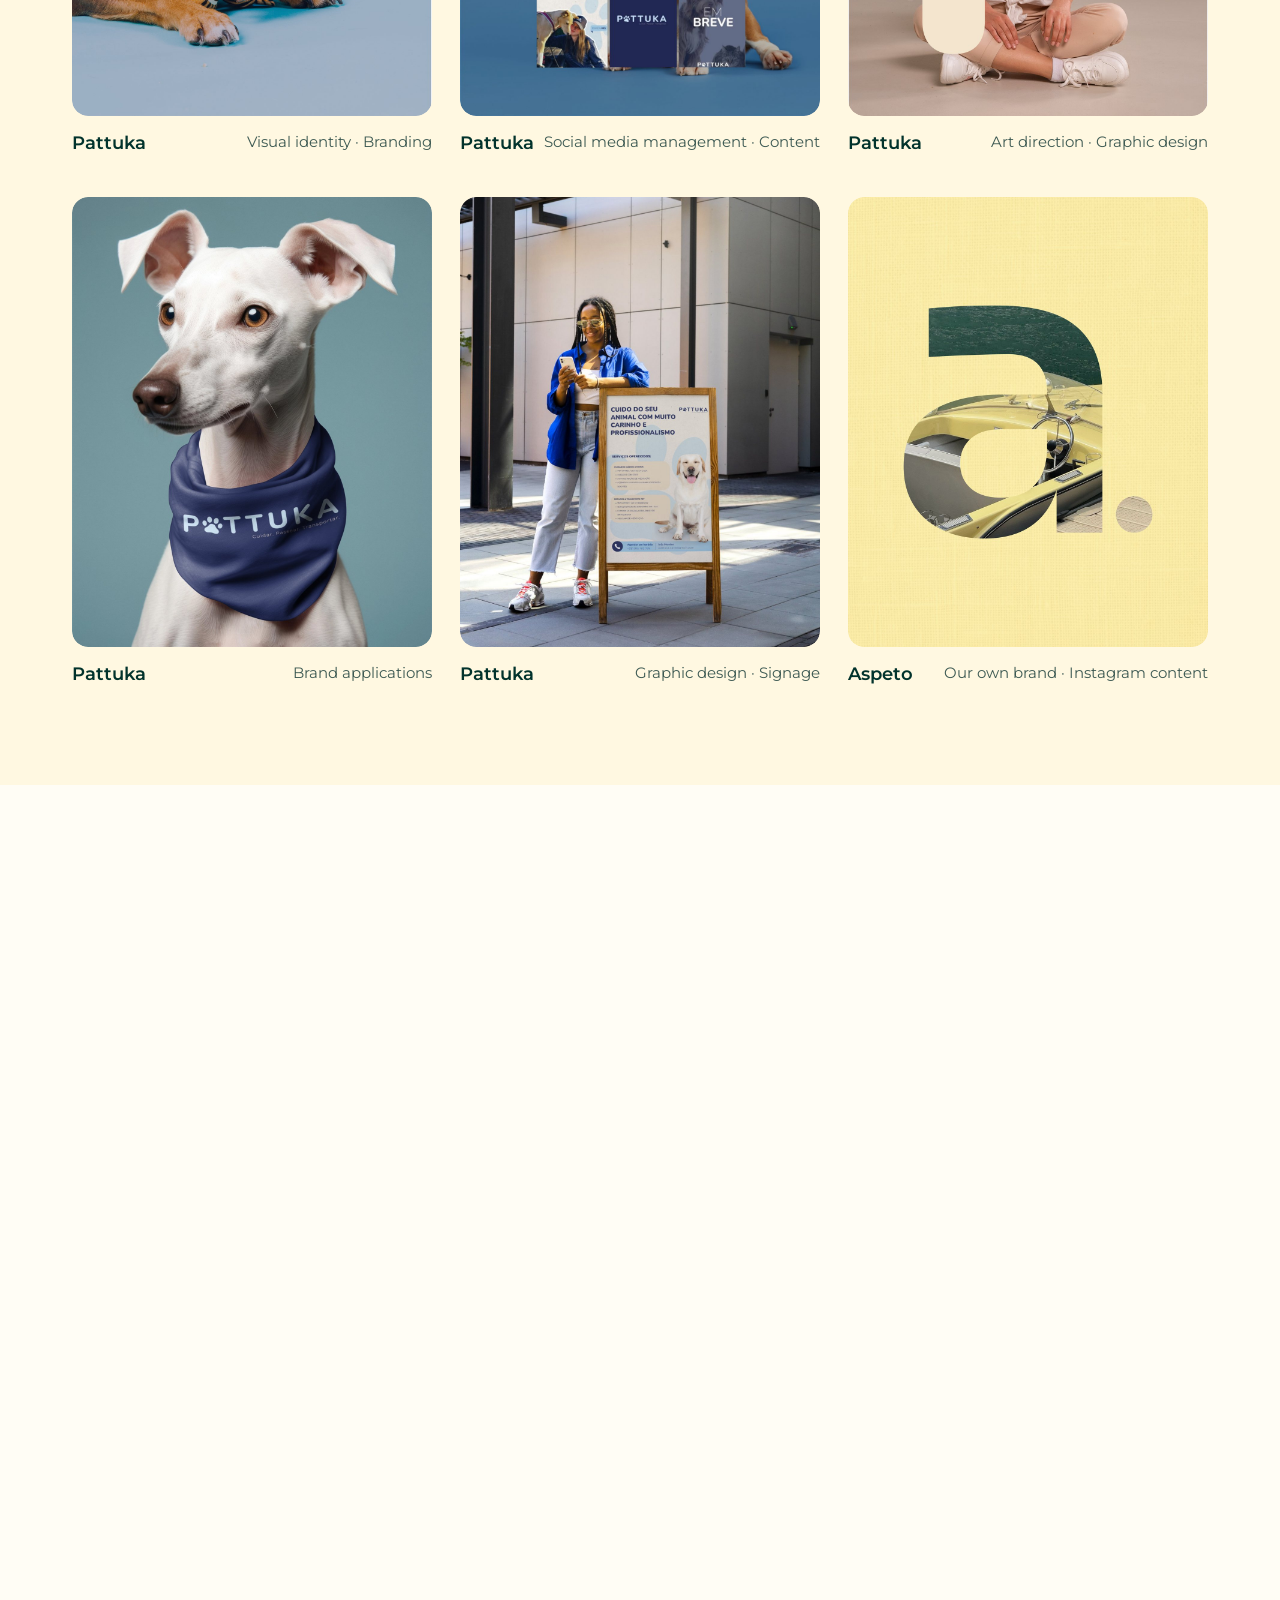
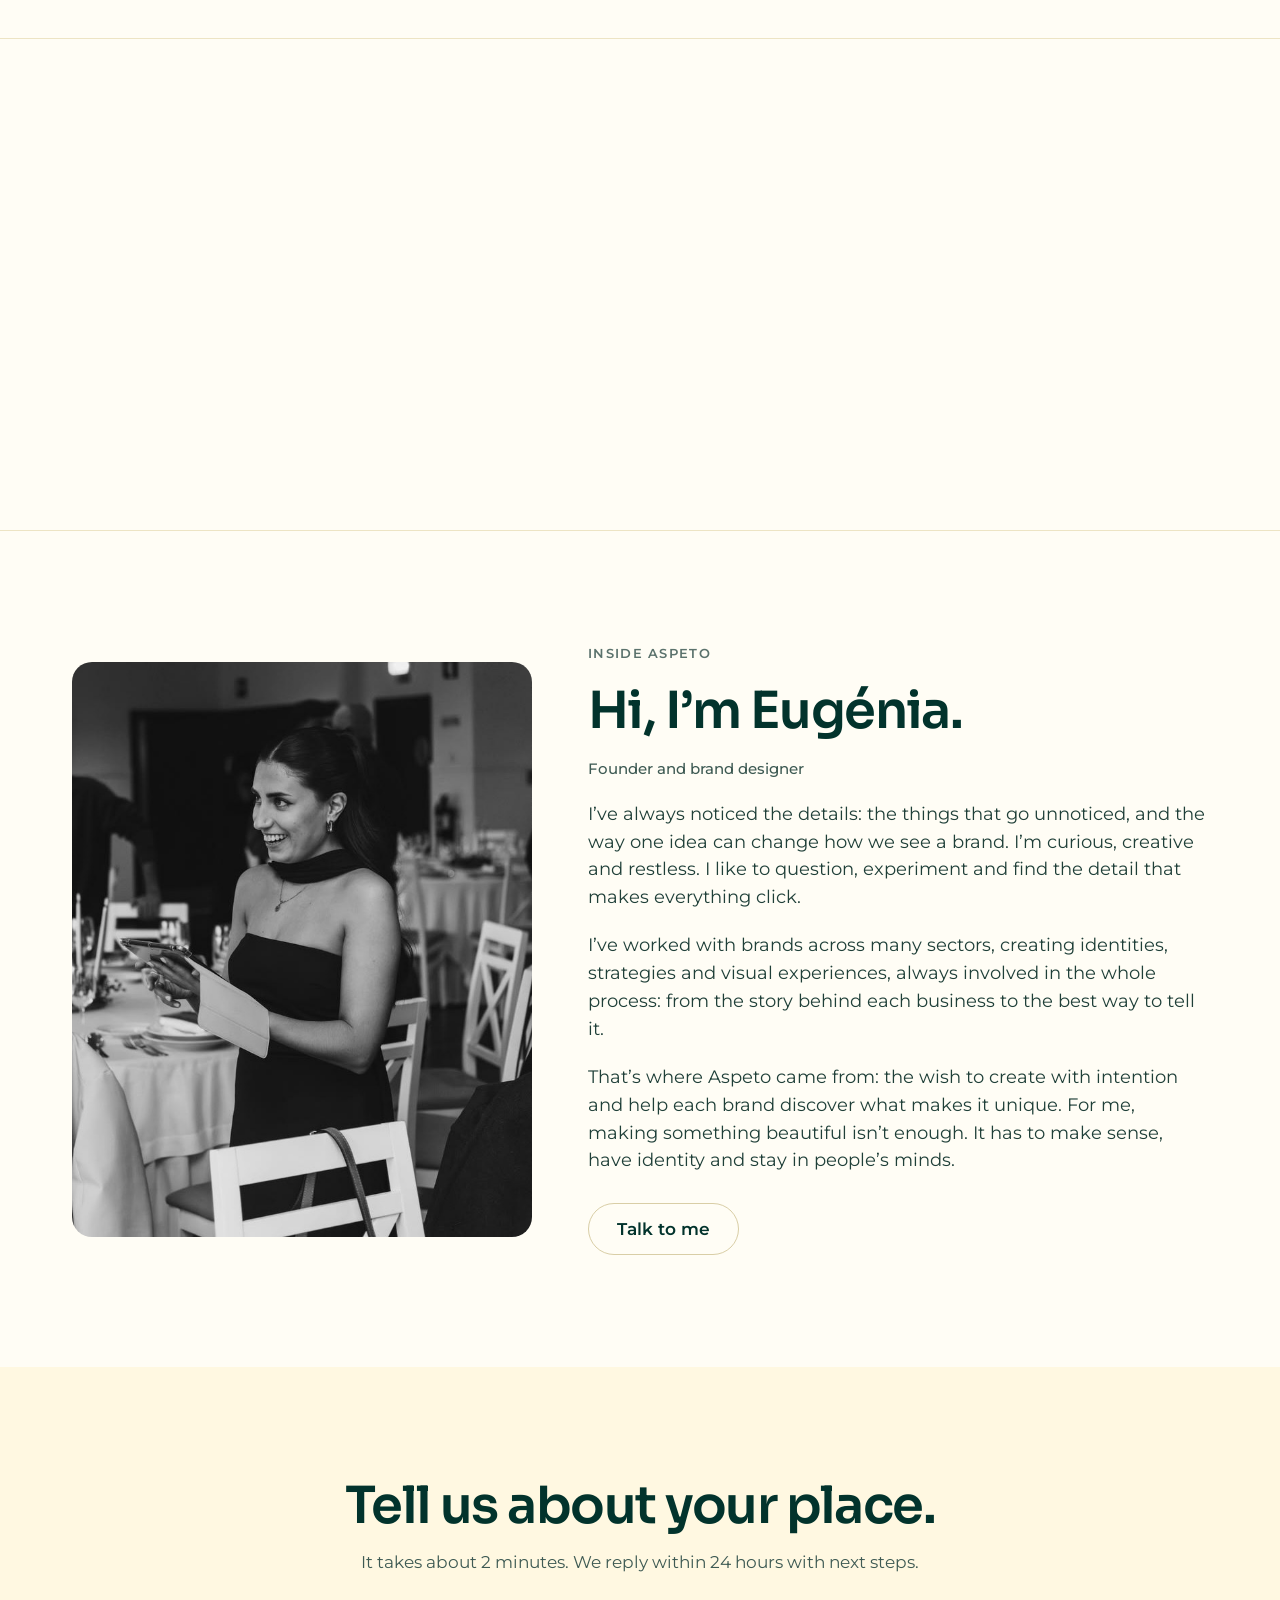
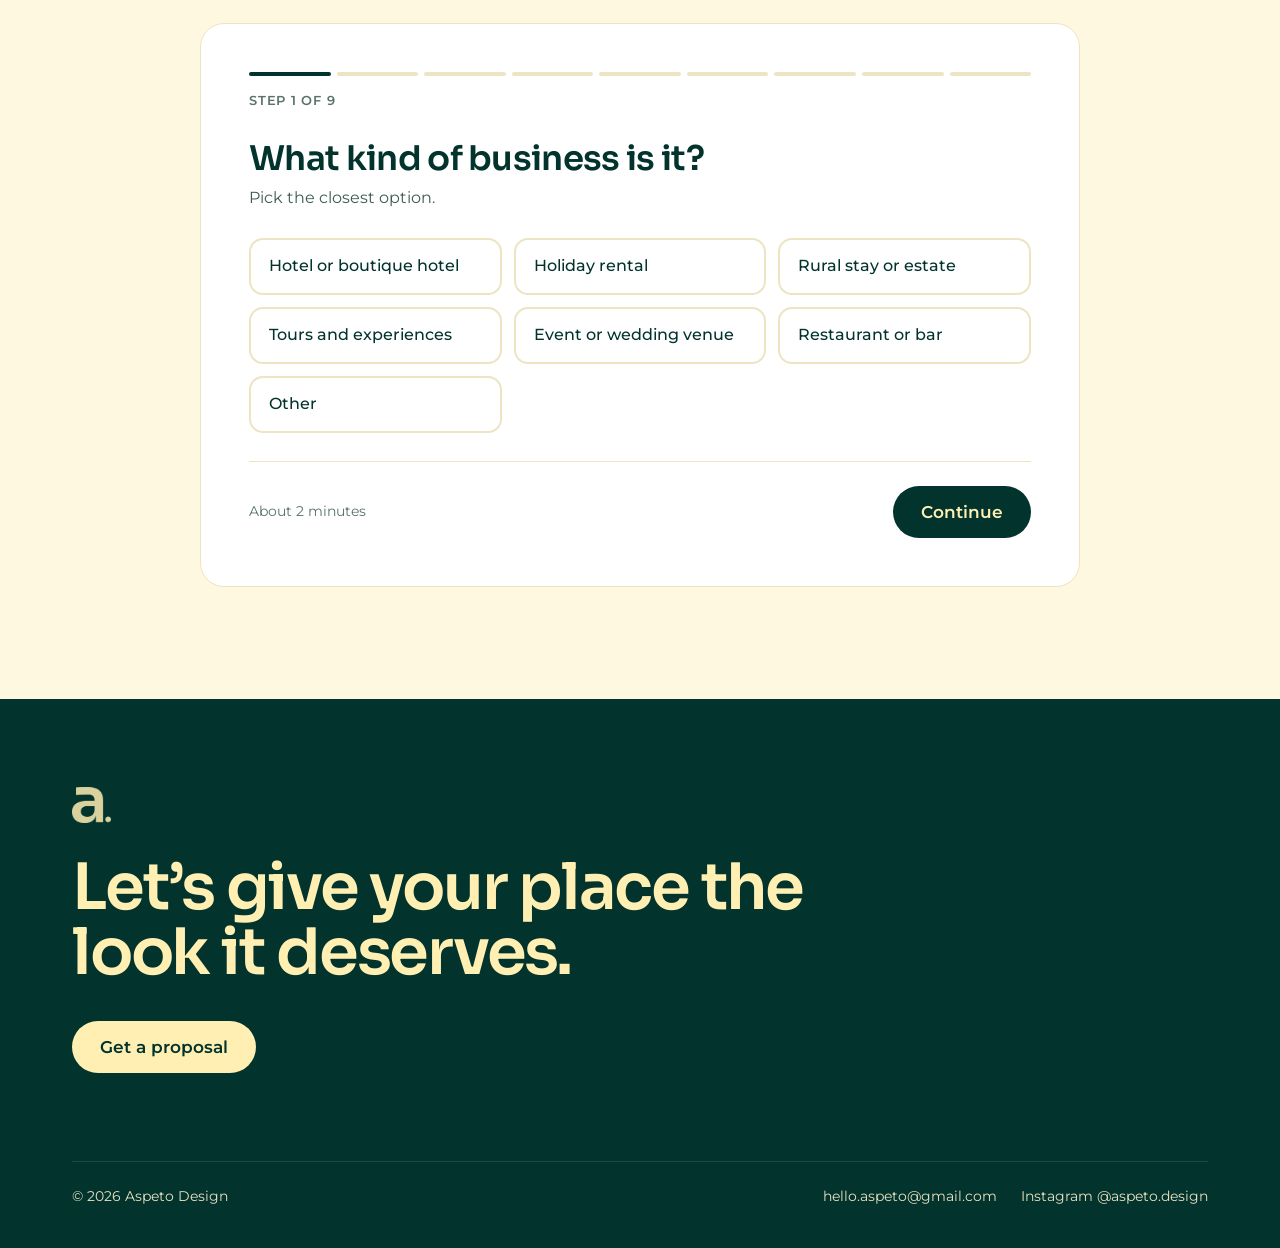
==== commit ab09e6f1: "Animação: secções aparecem suavemente ao fazer scroll Co-Authored-By: Claude Opus 5.5 <noreply@anthr" ====
--- a/en/index.html
+++ b/en/index.html
@@ -16,6 +16,7 @@
 <link rel="preload" href="../assets/fonts/Sora.woff2" as="font" type="font/woff2" crossorigin>
 <link rel="stylesheet" href="../style.css">
 <script src="../lang.js"></script>
+<script src="../reveal.js" defer></script>
 </head>
 <body>
 <div style="font-family: Montserrat, system-ui, sans-serif; color: #02332C; background: #FFFDF5; width: 100%; font-size: 17px; line-height: 1.55;">
--- a/style.css
+++ b/style.css
@@ -73,3 +73,10 @@
 .fx:hover::after{transform:translateX(130%);transition:transform .9s ease}
 }
 @media (prefers-reduced-motion:reduce){.fx,.fx::after{transition:none!important}.fx:hover{transform:none}}
+
+/* Aparecer ao fazer scroll */
+.rv-on .rv{opacity:0;transform:translateY(28px);transition:opacity .9s cubic-bezier(.2,.7,.2,1),transform .9s cubic-bezier(.2,.7,.2,1),box-shadow .5s ease}
+.rv-on .rv.in{opacity:1;transform:none}
+@media (hover:hover){.rv-on .fx.rv.in:hover{transform:translateY(-4px) scale(1.03)}}
+html{scroll-behavior:smooth}
+@media (prefers-reduced-motion:reduce){html{scroll-behavior:auto}}
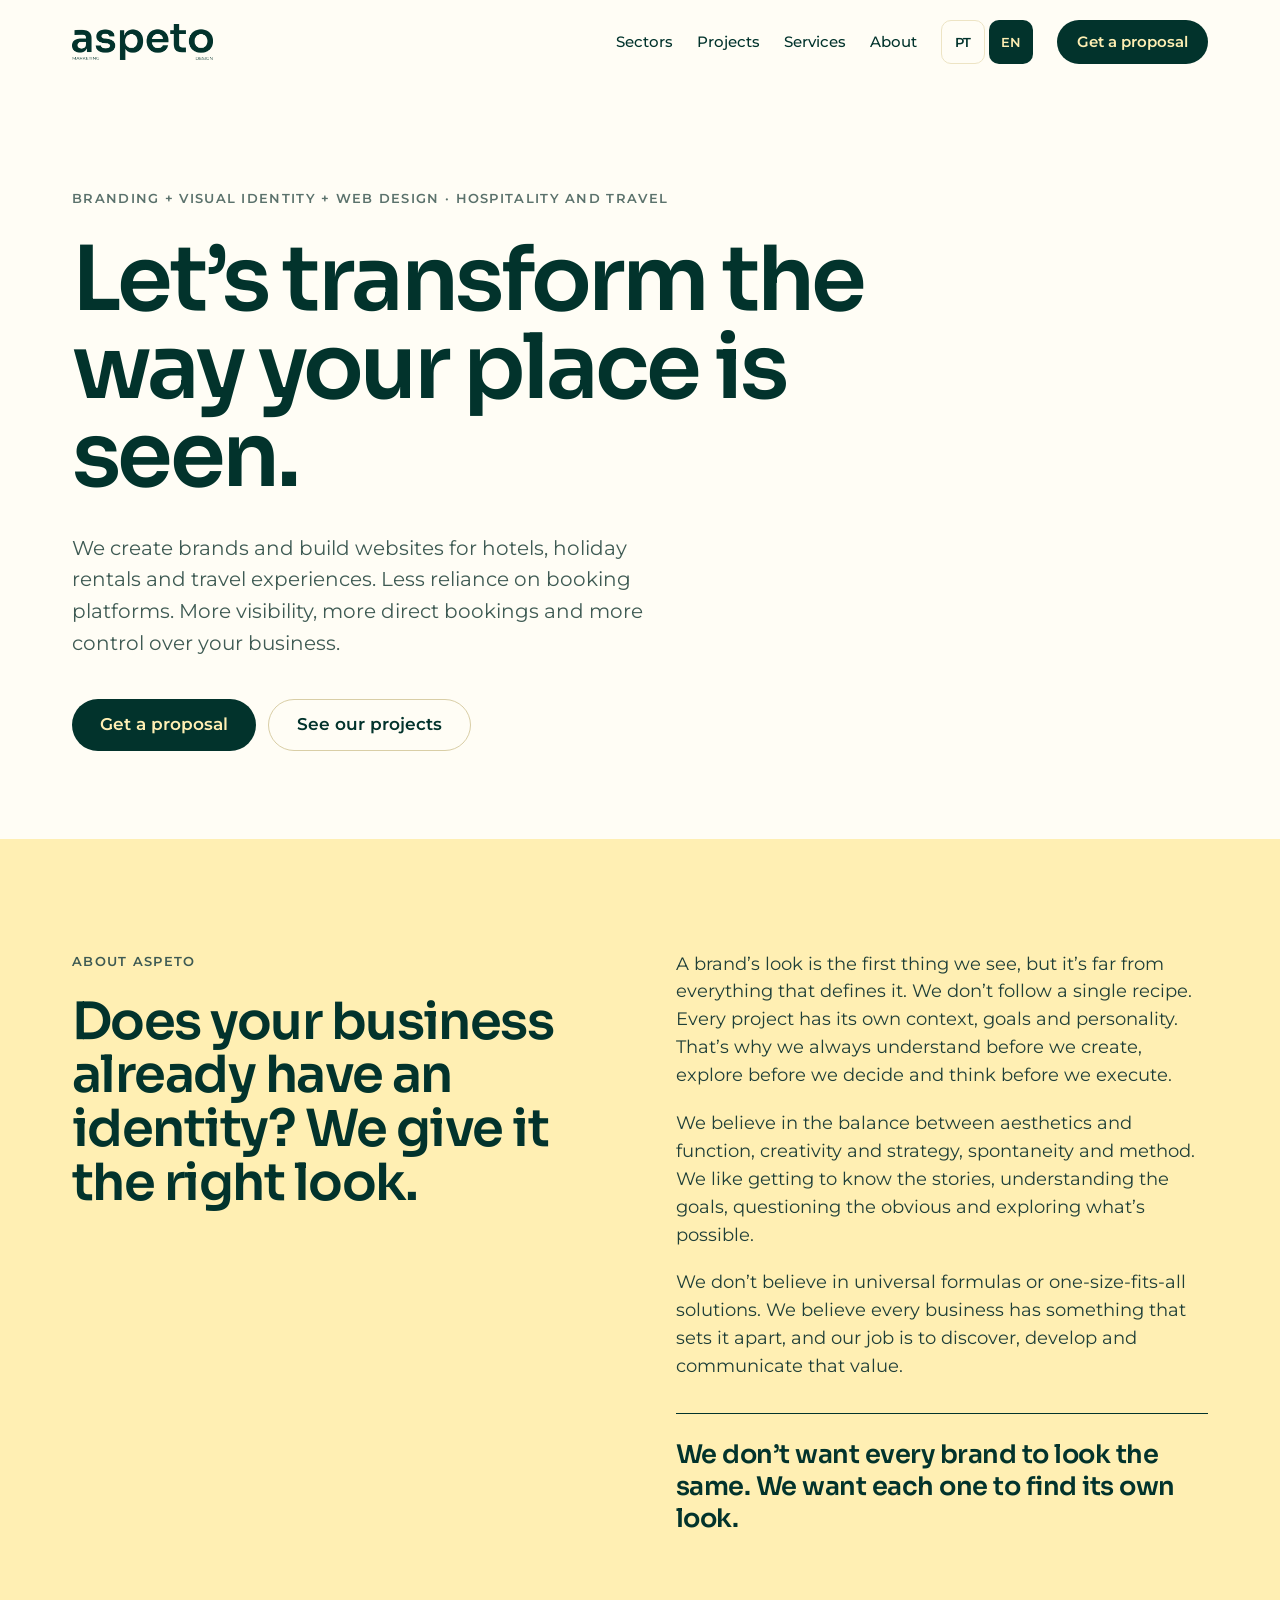
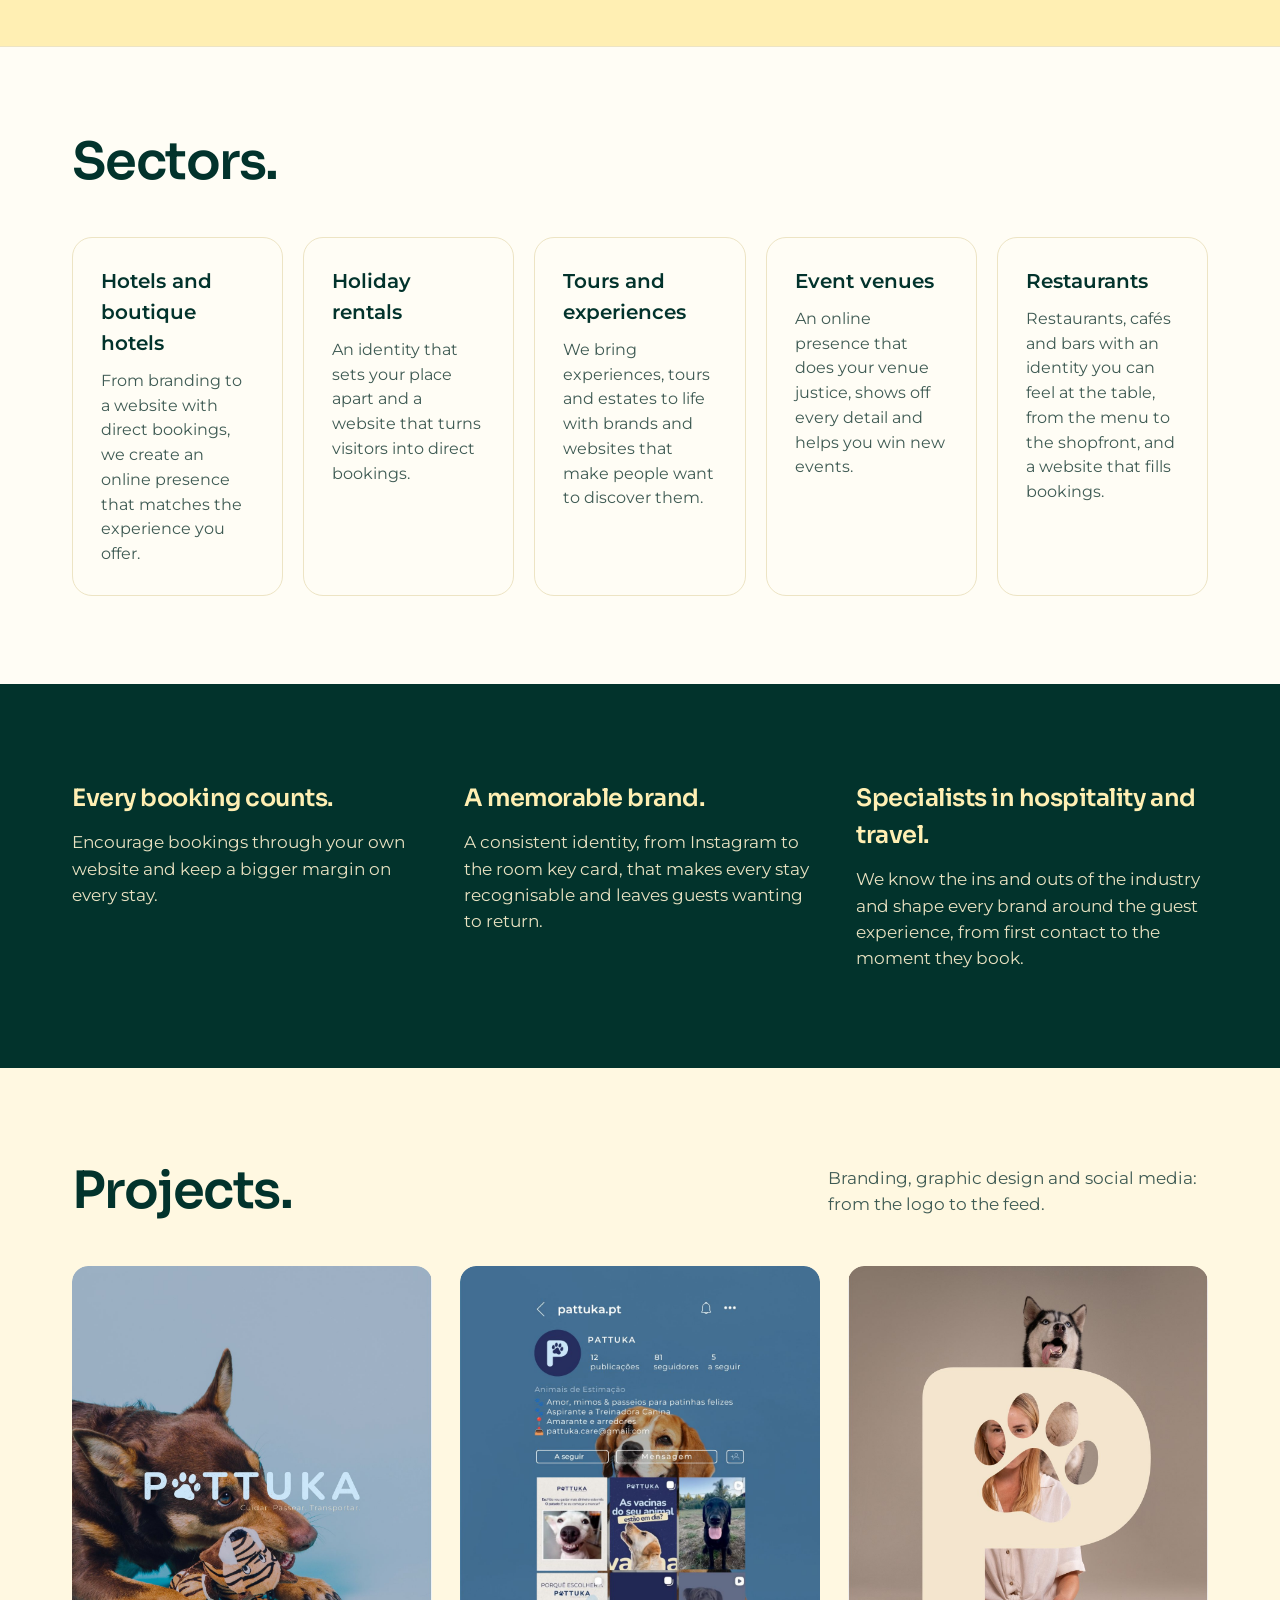
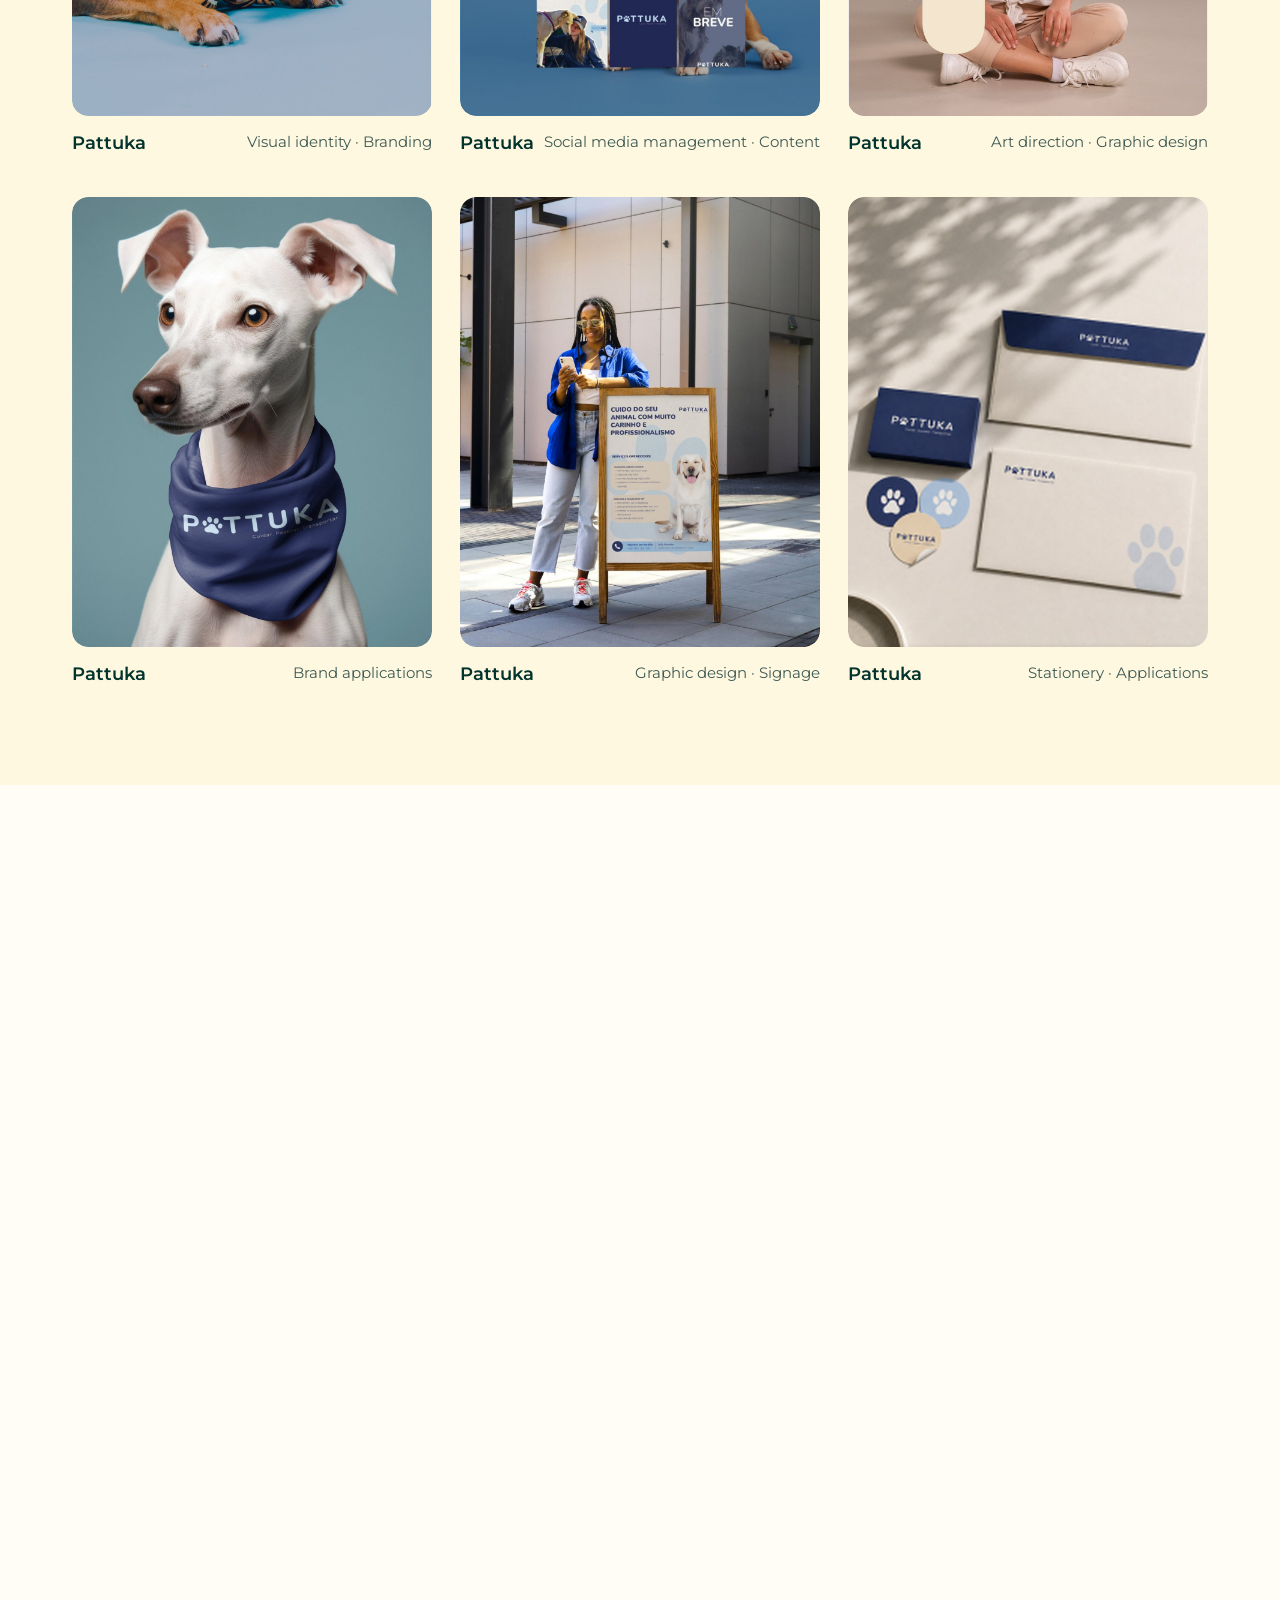
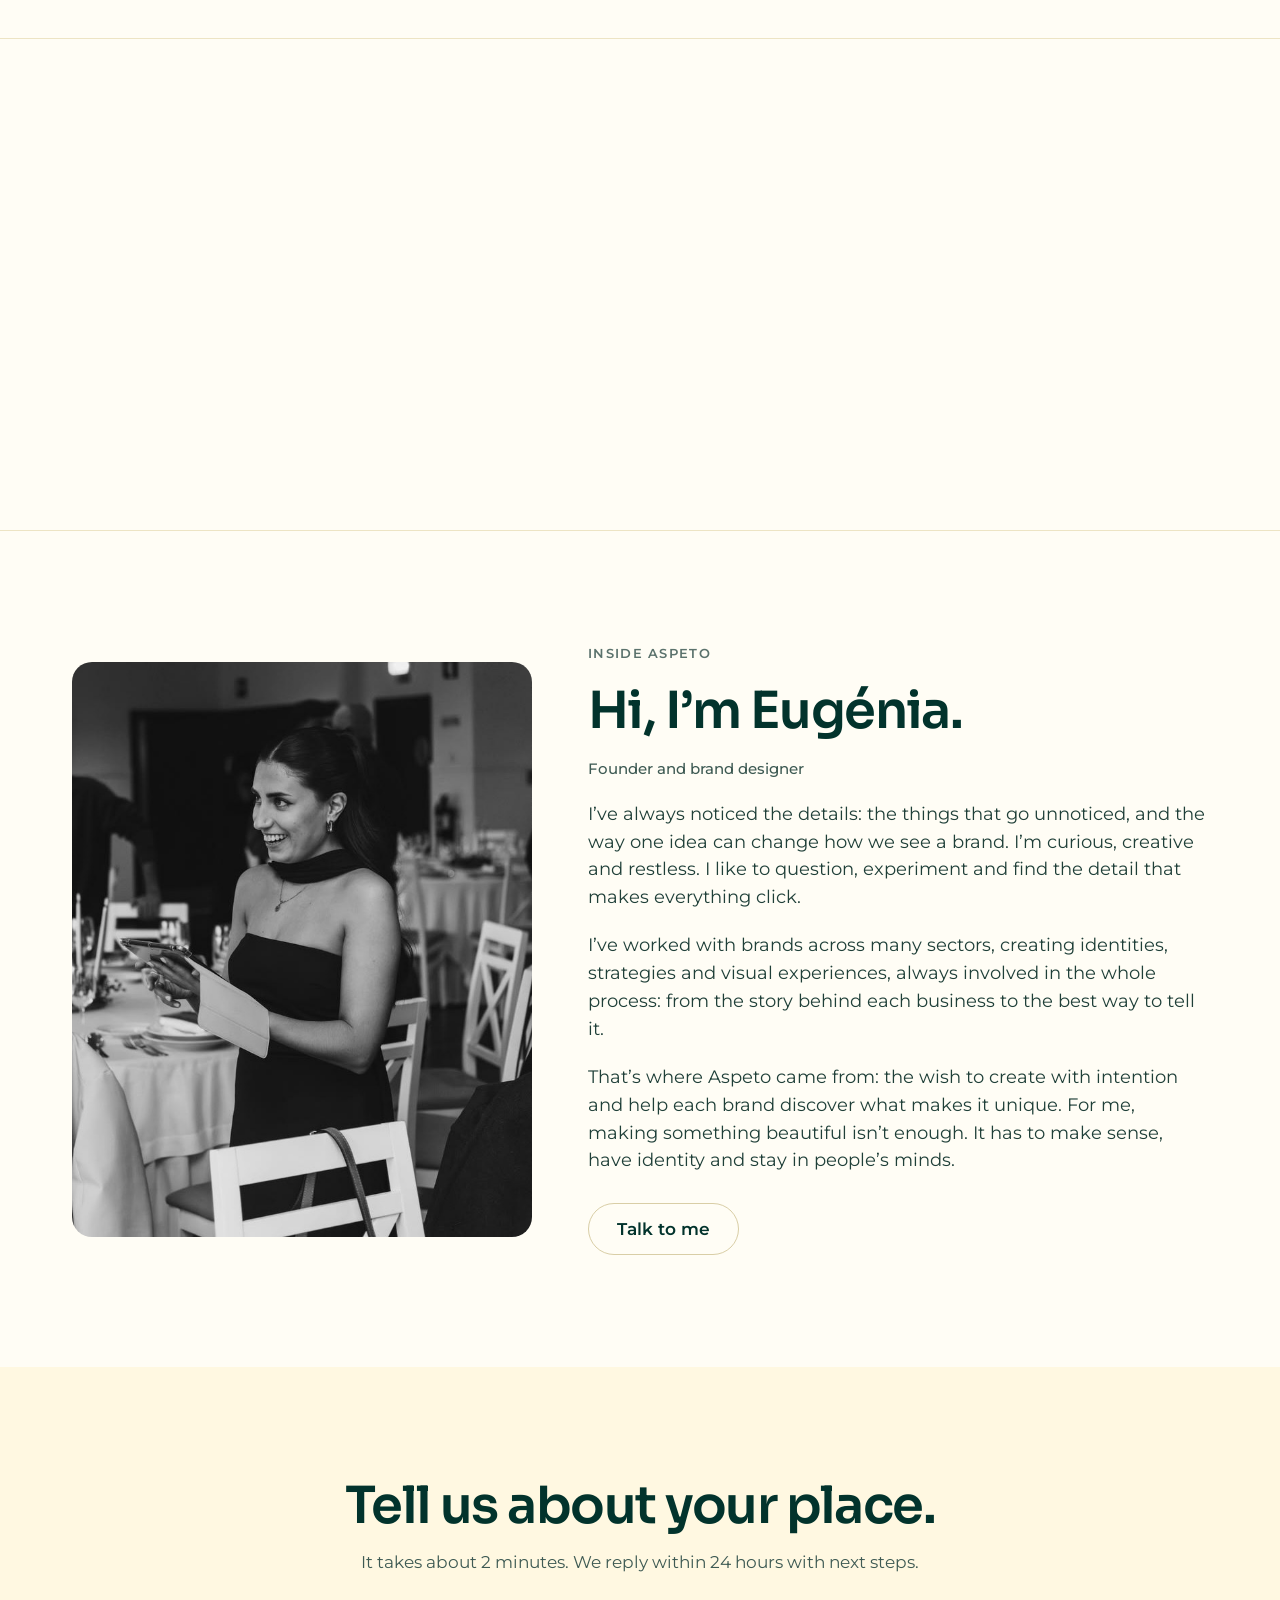
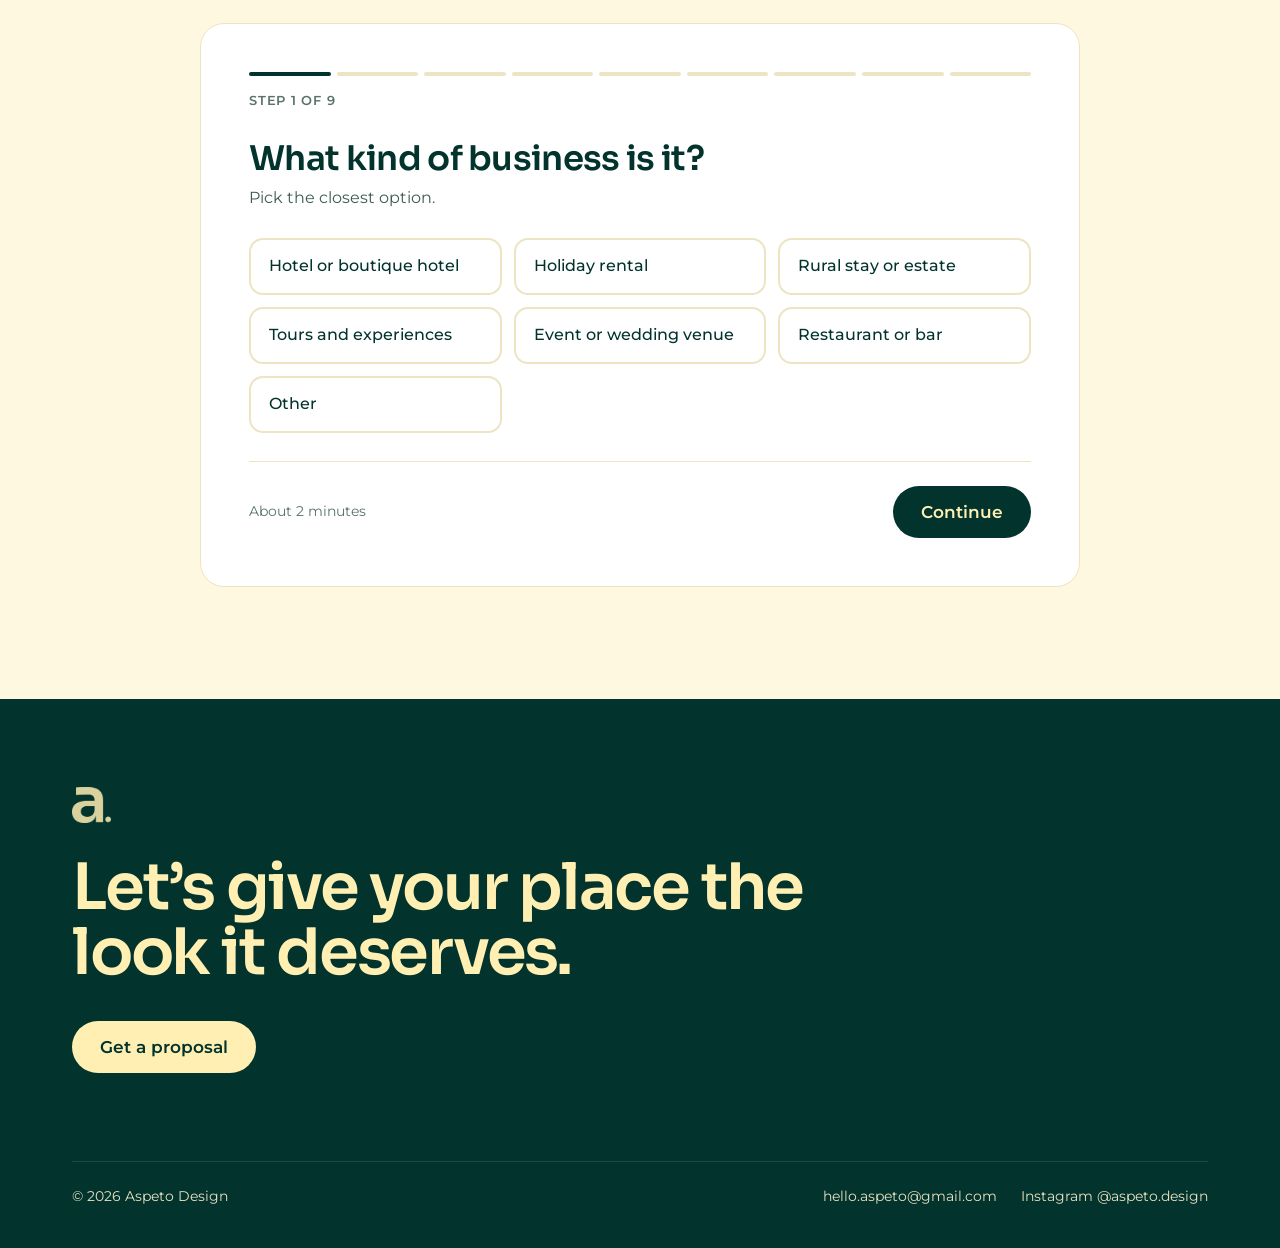
==== commit 1c5e54a1: "Projetos: papelaria da Pattuka no lugar do cartão da Aspeto Co-Authored-By: Claude Opus 5.5 <noreply" ====
--- a/en/index.html
+++ b/en/index.html
@@ -149,10 +149,10 @@
 </div>
 </article>
 <article style="display: flex; flex-direction: column; gap: 14px;">
-<div class="fx" style="border-radius: 16px;"><img src="../assets/aspeto-1.jpg" alt="Aspeto — launch carousel" loading="lazy" width="1200" height="1500" style="width: 100%; height: auto; aspect-ratio: 4 / 5; object-fit: cover; border-radius: 16px; display: block; background: #F3EBCD;"></div>
-<div style="display: flex; flex-wrap: wrap; justify-content: space-between; gap: 8px;">
-<h3 style="margin: 0; font-size: 18px; font-weight: 600;">Aspeto</h3>
-<span style="font-size: 15px; color: #3E5A53;">Our own brand · Instagram content</span>
+<div class="fx" style="border-radius: 16px;"><img src="../assets/pattuka-papelaria.jpg" alt="Pattuka — stationery" loading="lazy" width="1200" height="1500" style="width: 100%; height: auto; aspect-ratio: 4 / 5; object-fit: cover; border-radius: 16px; display: block; background: #F3EBCD;"></div>
+<div style="display: flex; flex-wrap: wrap; justify-content: space-between; gap: 8px;">
+<h3 style="margin: 0; font-size: 18px; font-weight: 600;">Pattuka</h3>
+<span style="font-size: 15px; color: #3E5A53;">Stationery · Applications</span>
 </div>
 </article>
 </div>
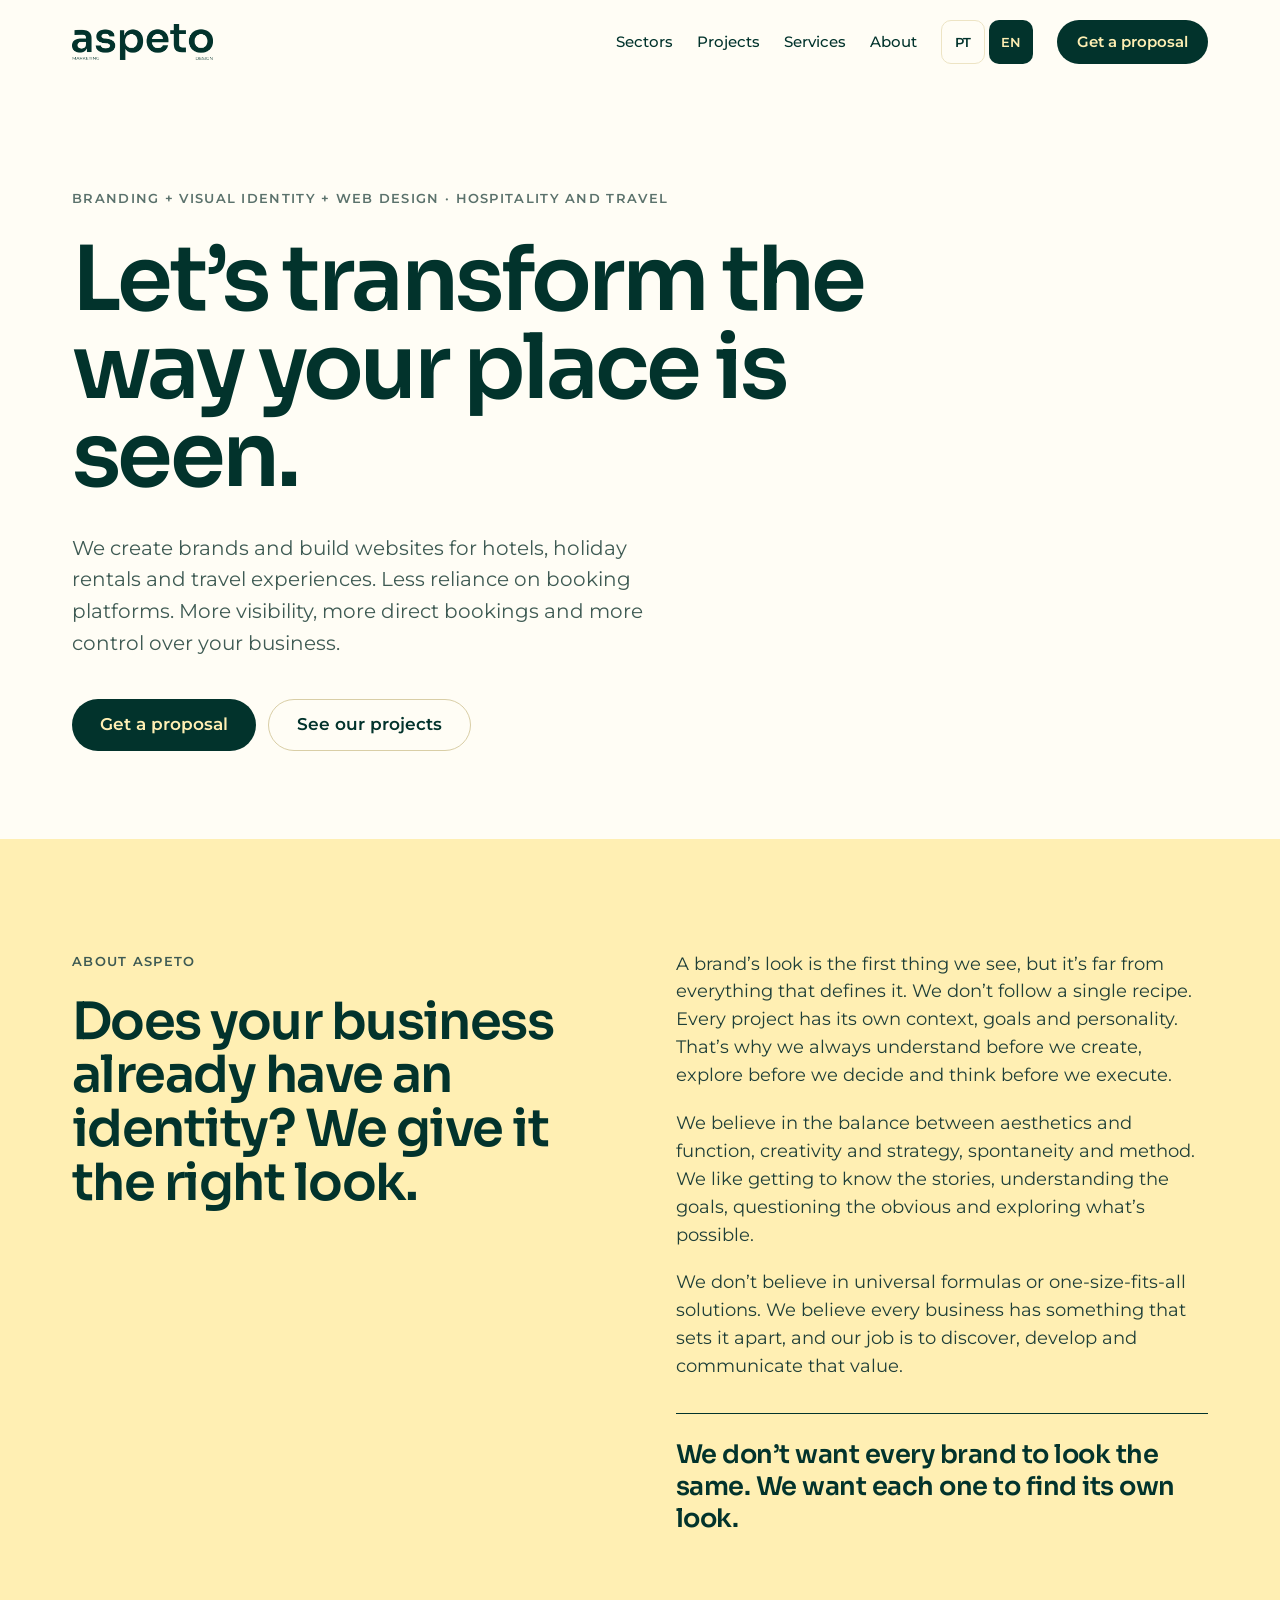
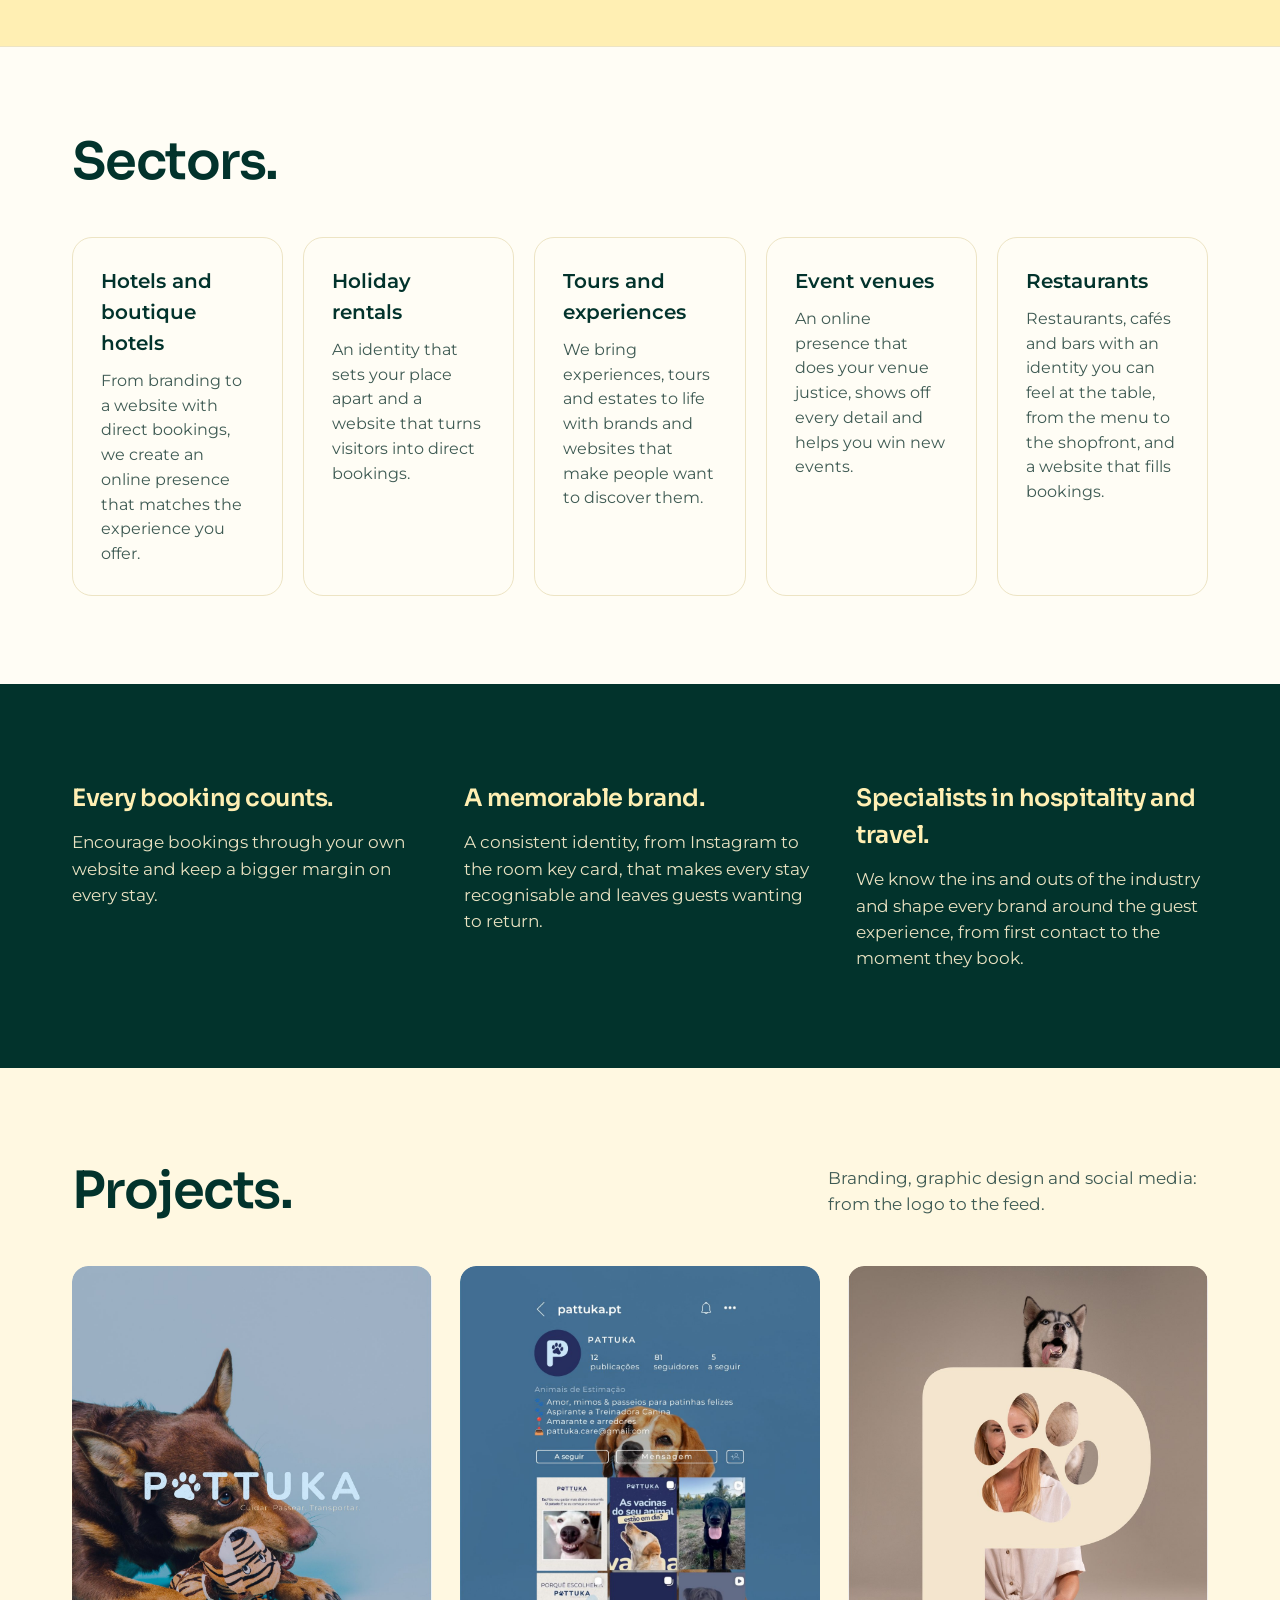
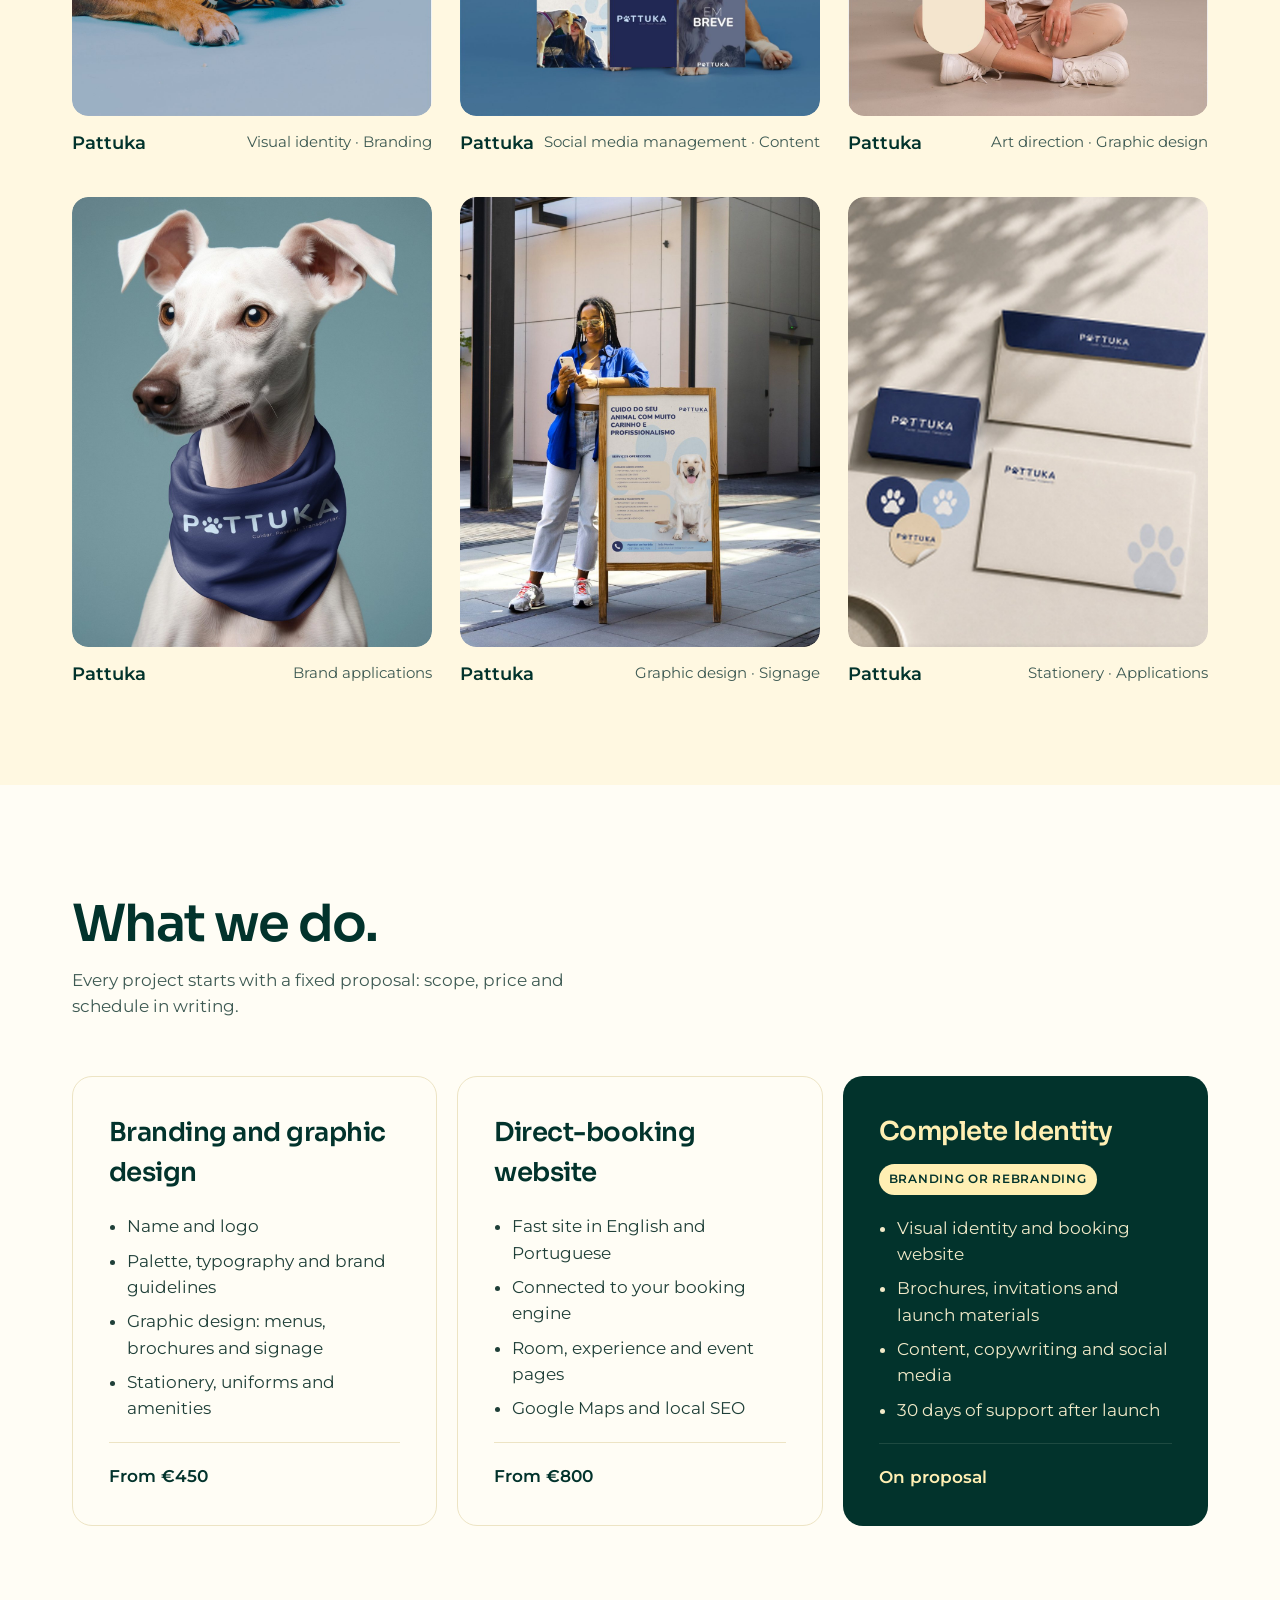
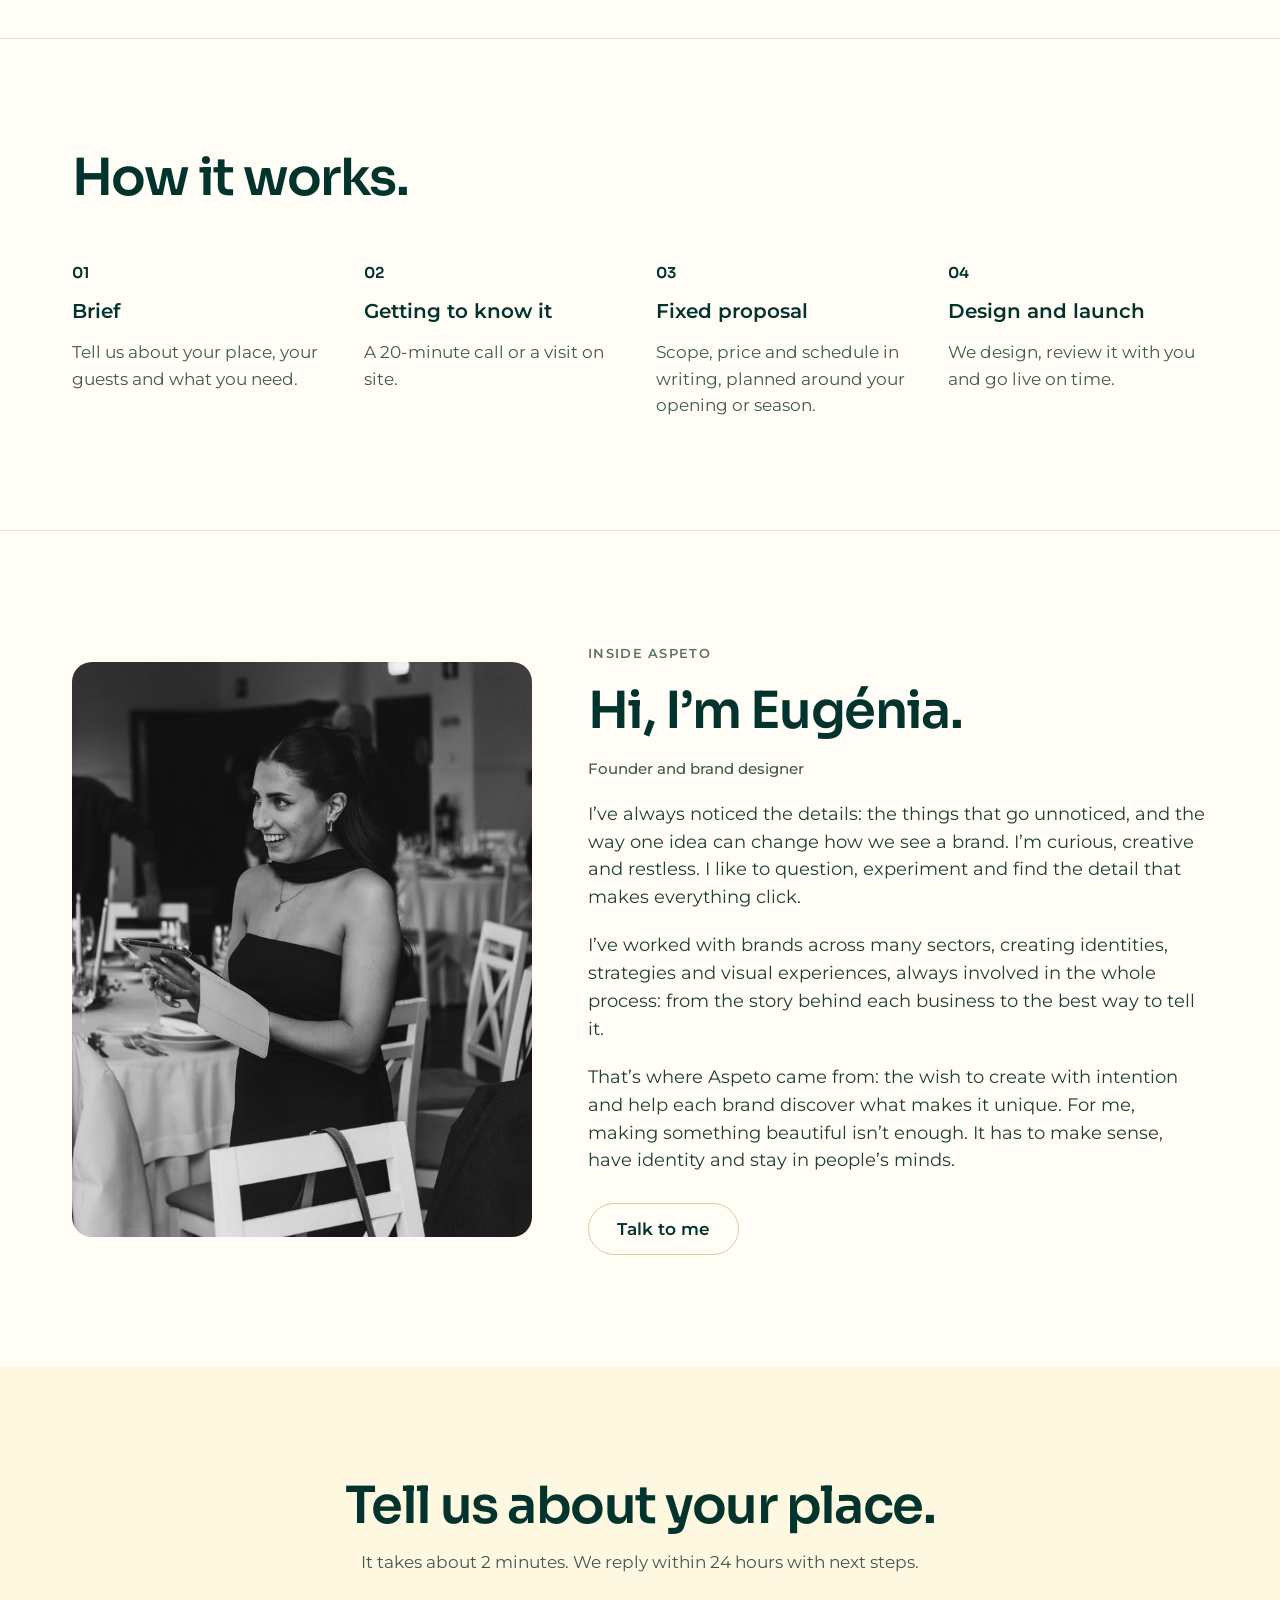
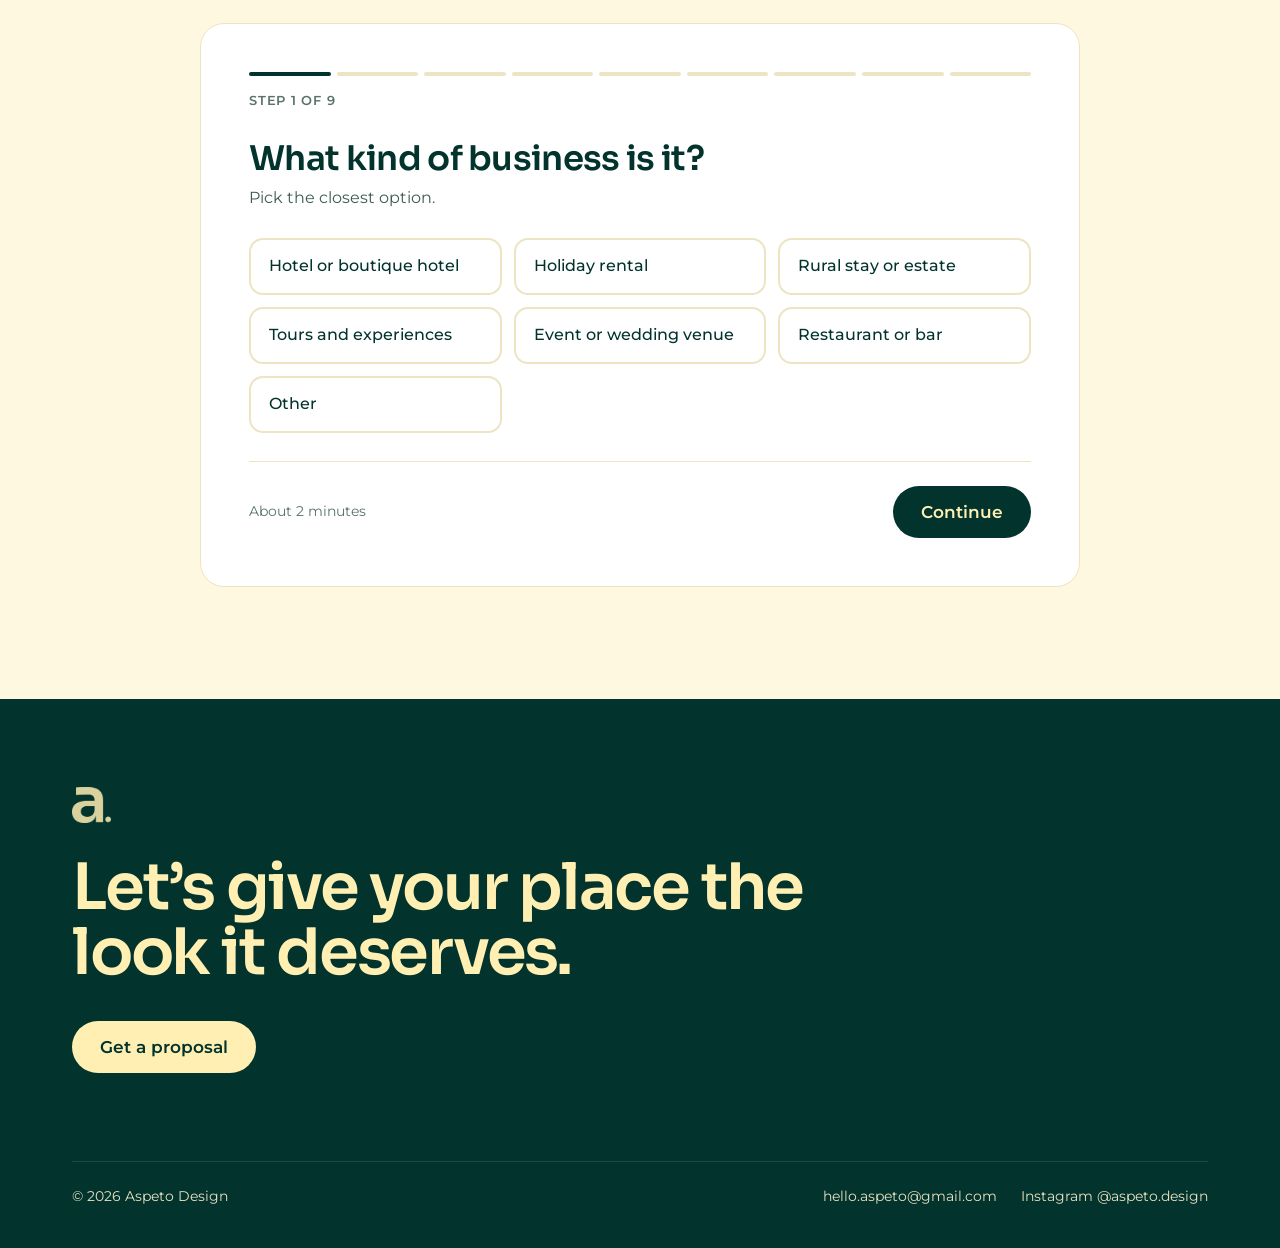
==== commit 4ce2c3e4: "Animação de scroll mais robusta + cache-bust Co-Authored-By: Claude Opus 5.5 <noreply@anthropic.com>" ====
--- a/en/index.html
+++ b/en/index.html
@@ -14,9 +14,9 @@
 <meta name="theme-color" content="#02332C">
 <meta property="og:image" content="https://provrsferreira-ops.github.io/aspeto-design/assets/og-capa.jpg">
 <link rel="preload" href="../assets/fonts/Sora.woff2" as="font" type="font/woff2" crossorigin>
-<link rel="stylesheet" href="../style.css">
+<link rel="stylesheet" href="../style.css?v=2">
 <script src="../lang.js"></script>
-<script src="../reveal.js" defer></script>
+<script src="../reveal.js?v=2" defer></script>
 </head>
 <body>
 <div style="font-family: Montserrat, system-ui, sans-serif; color: #02332C; background: #FFFDF5; width: 100%; font-size: 17px; line-height: 1.55;">
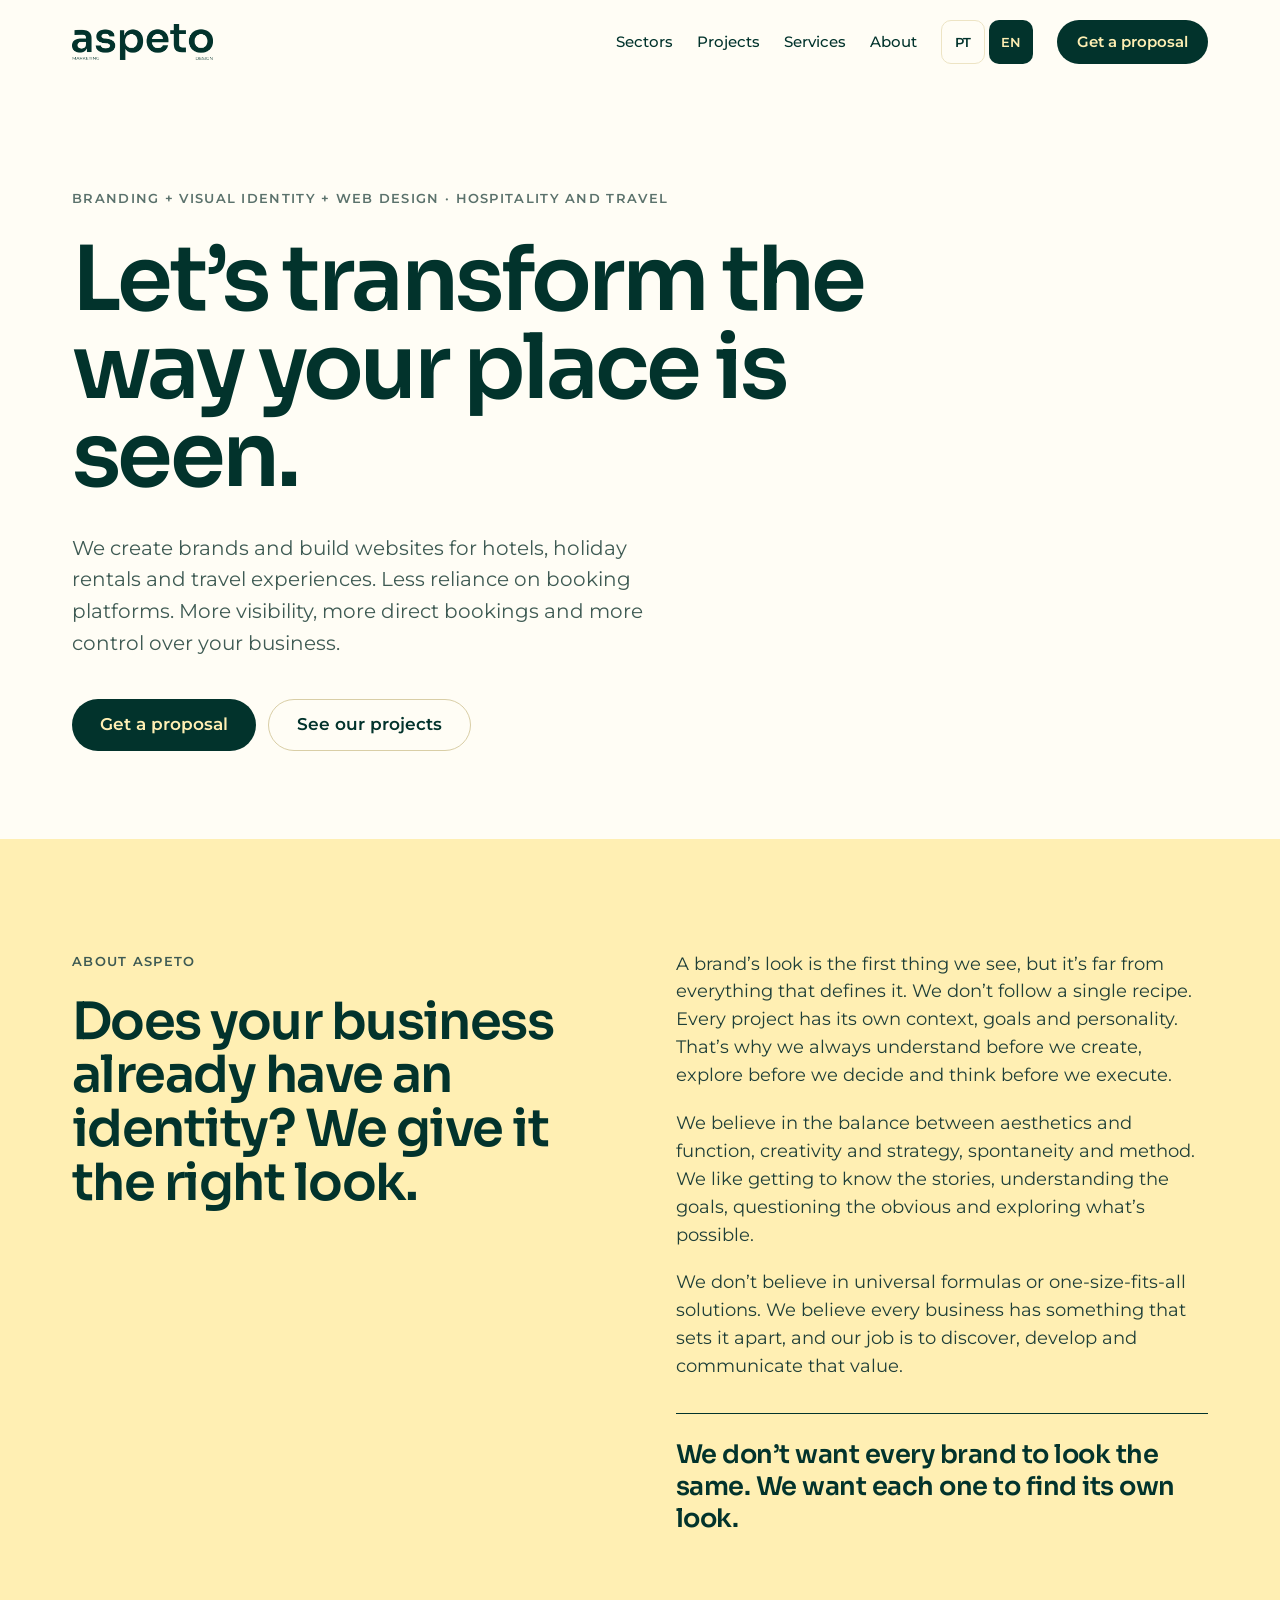
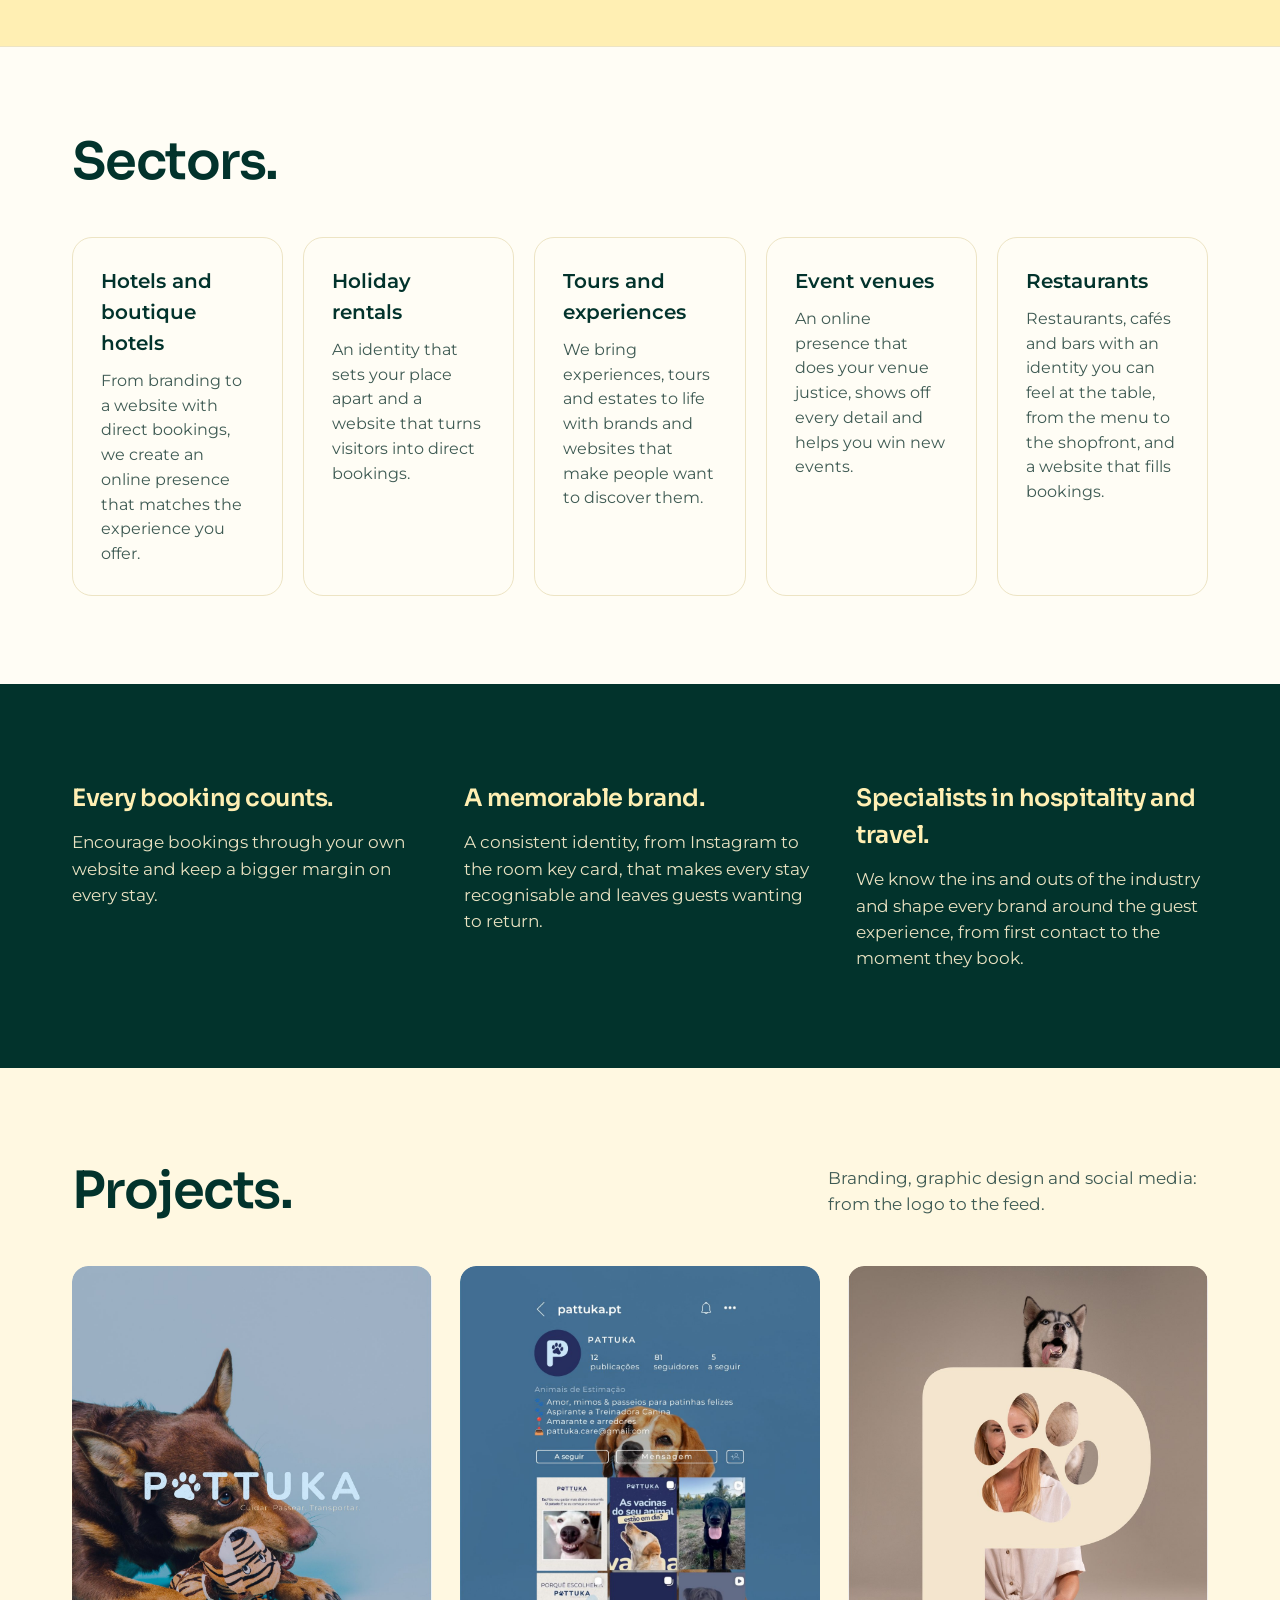
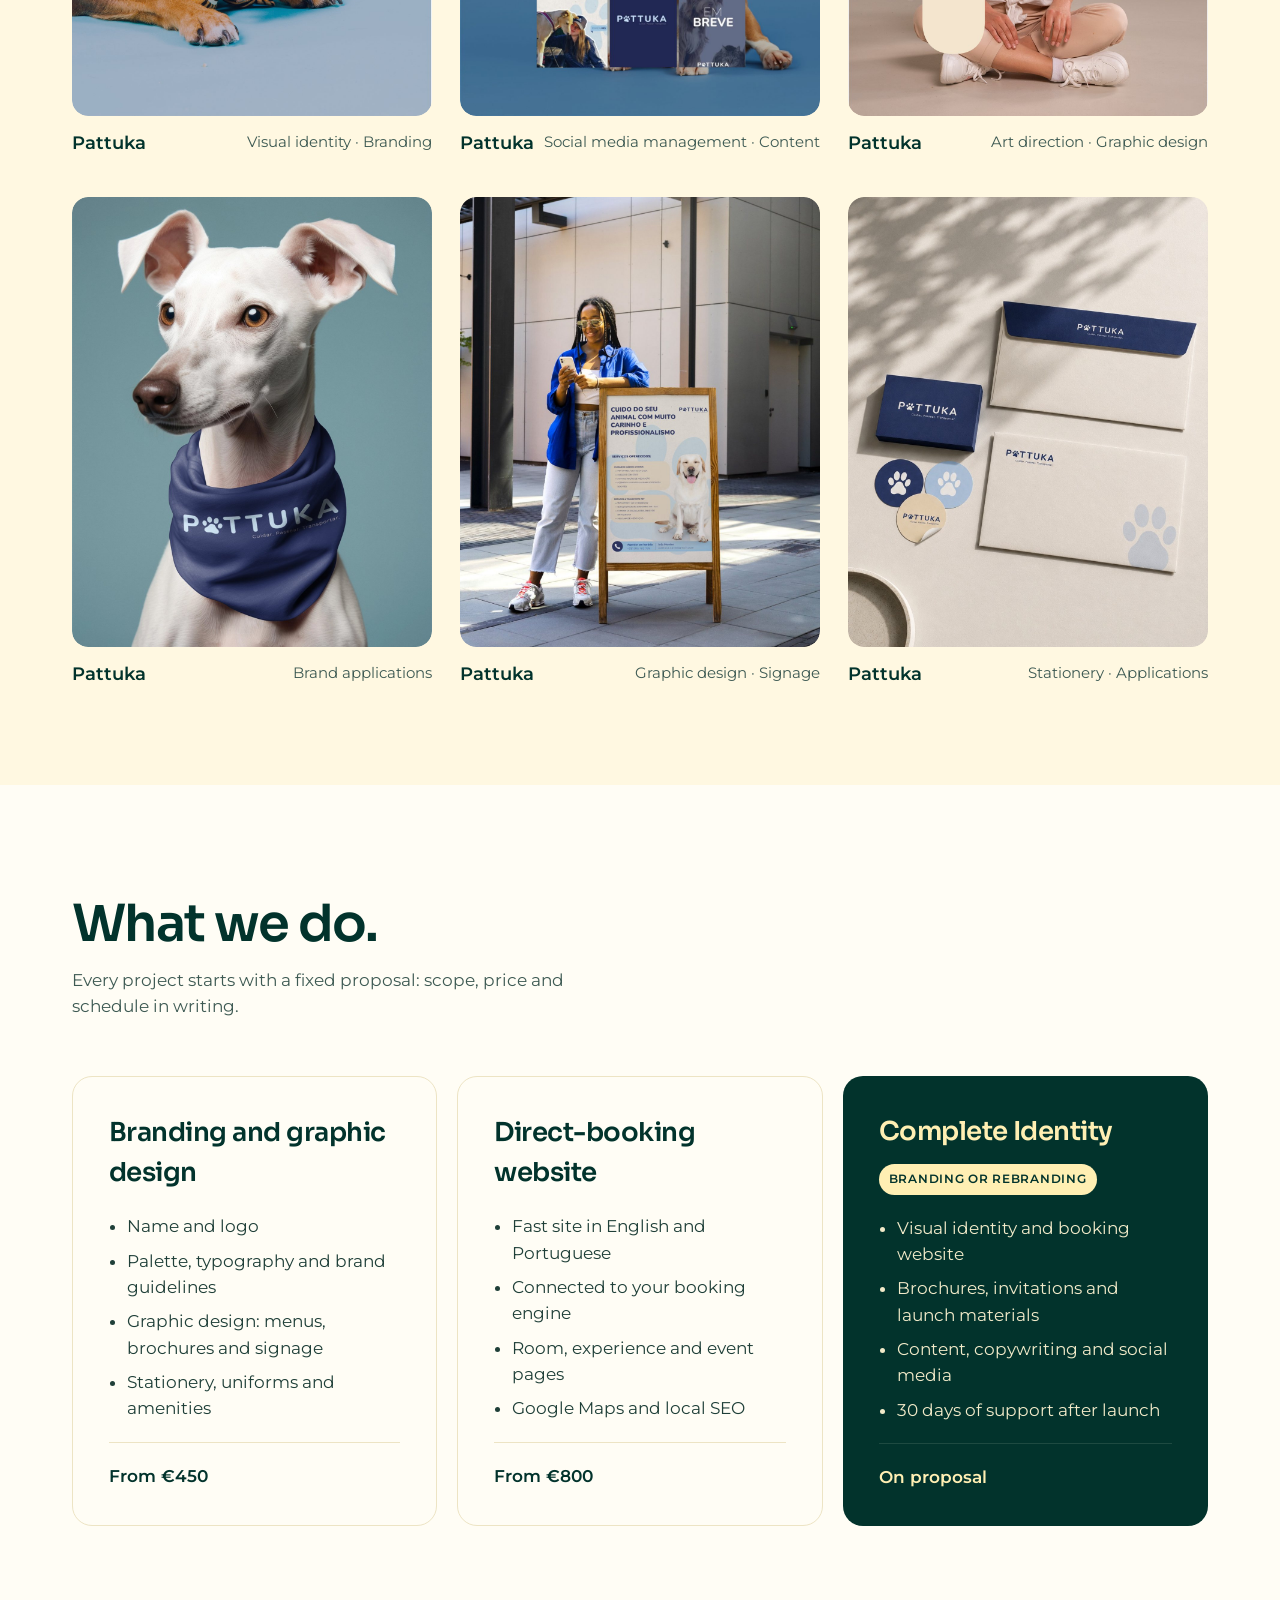
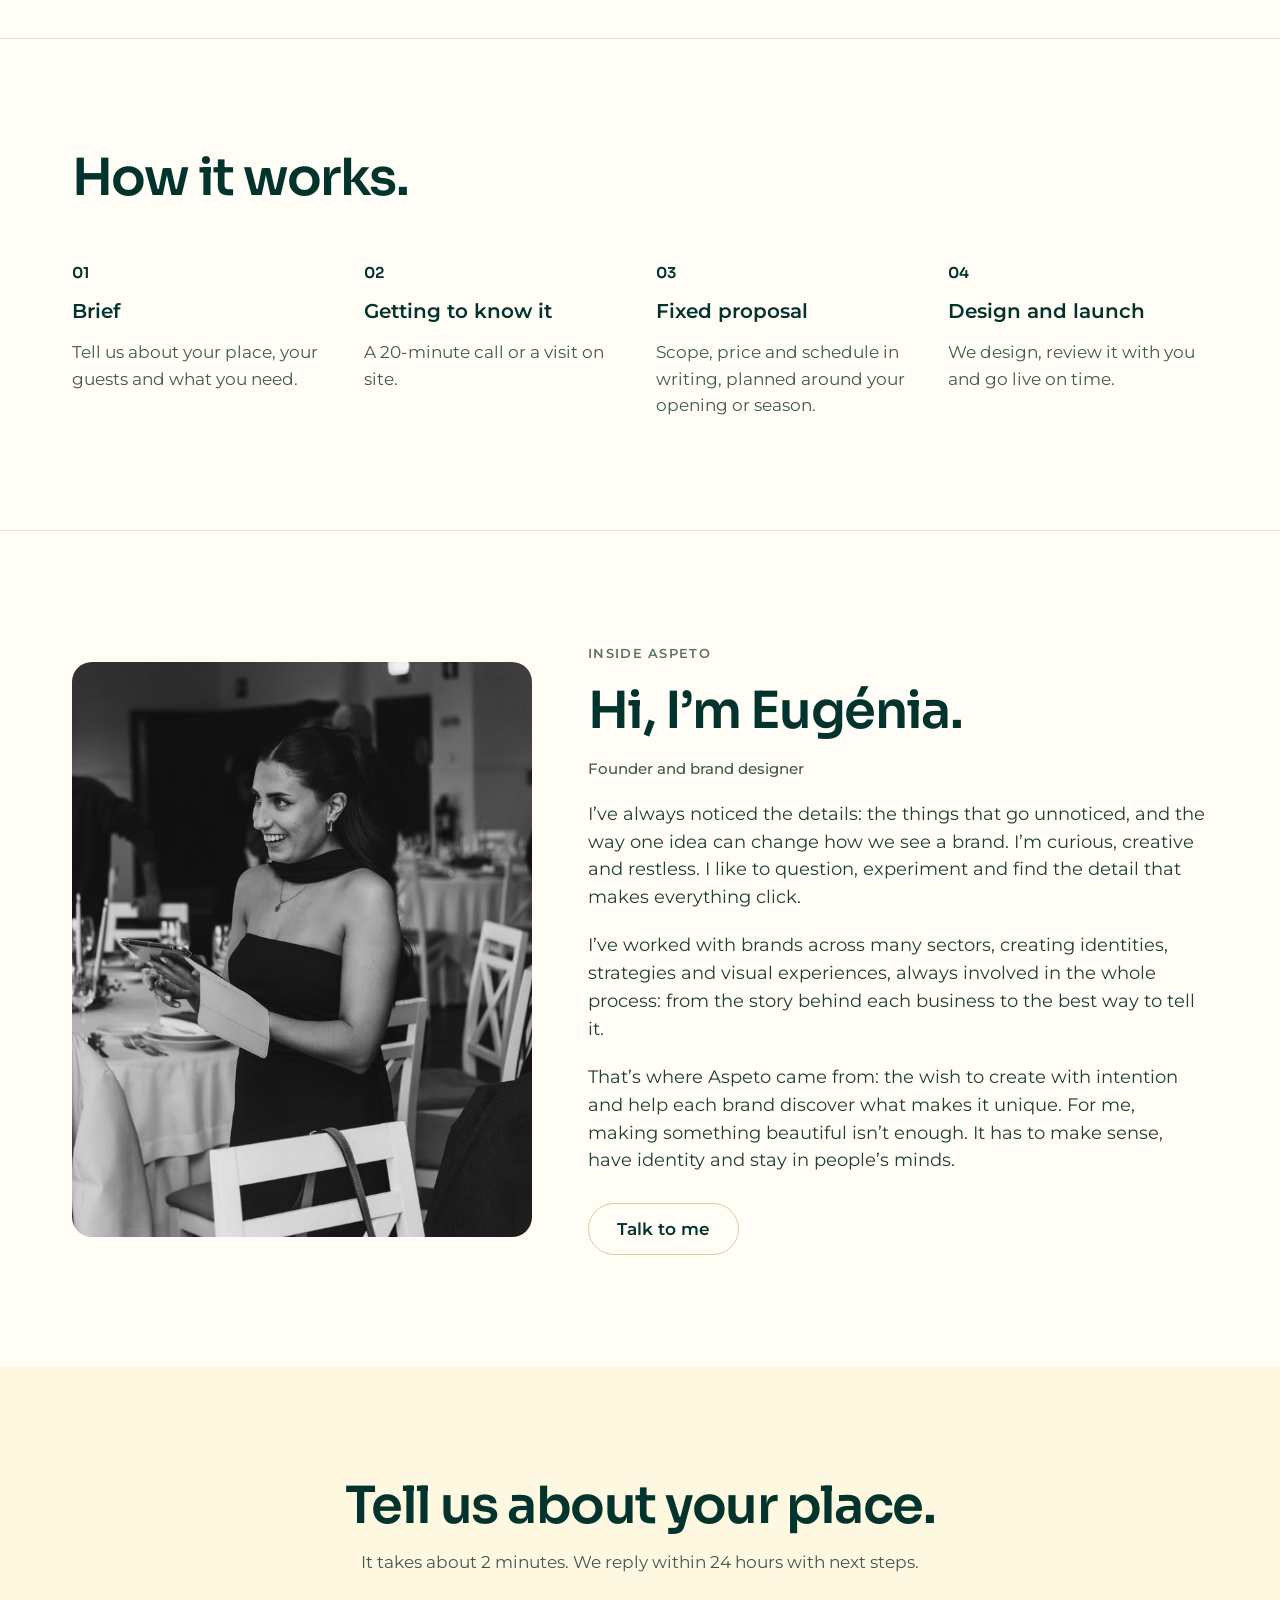
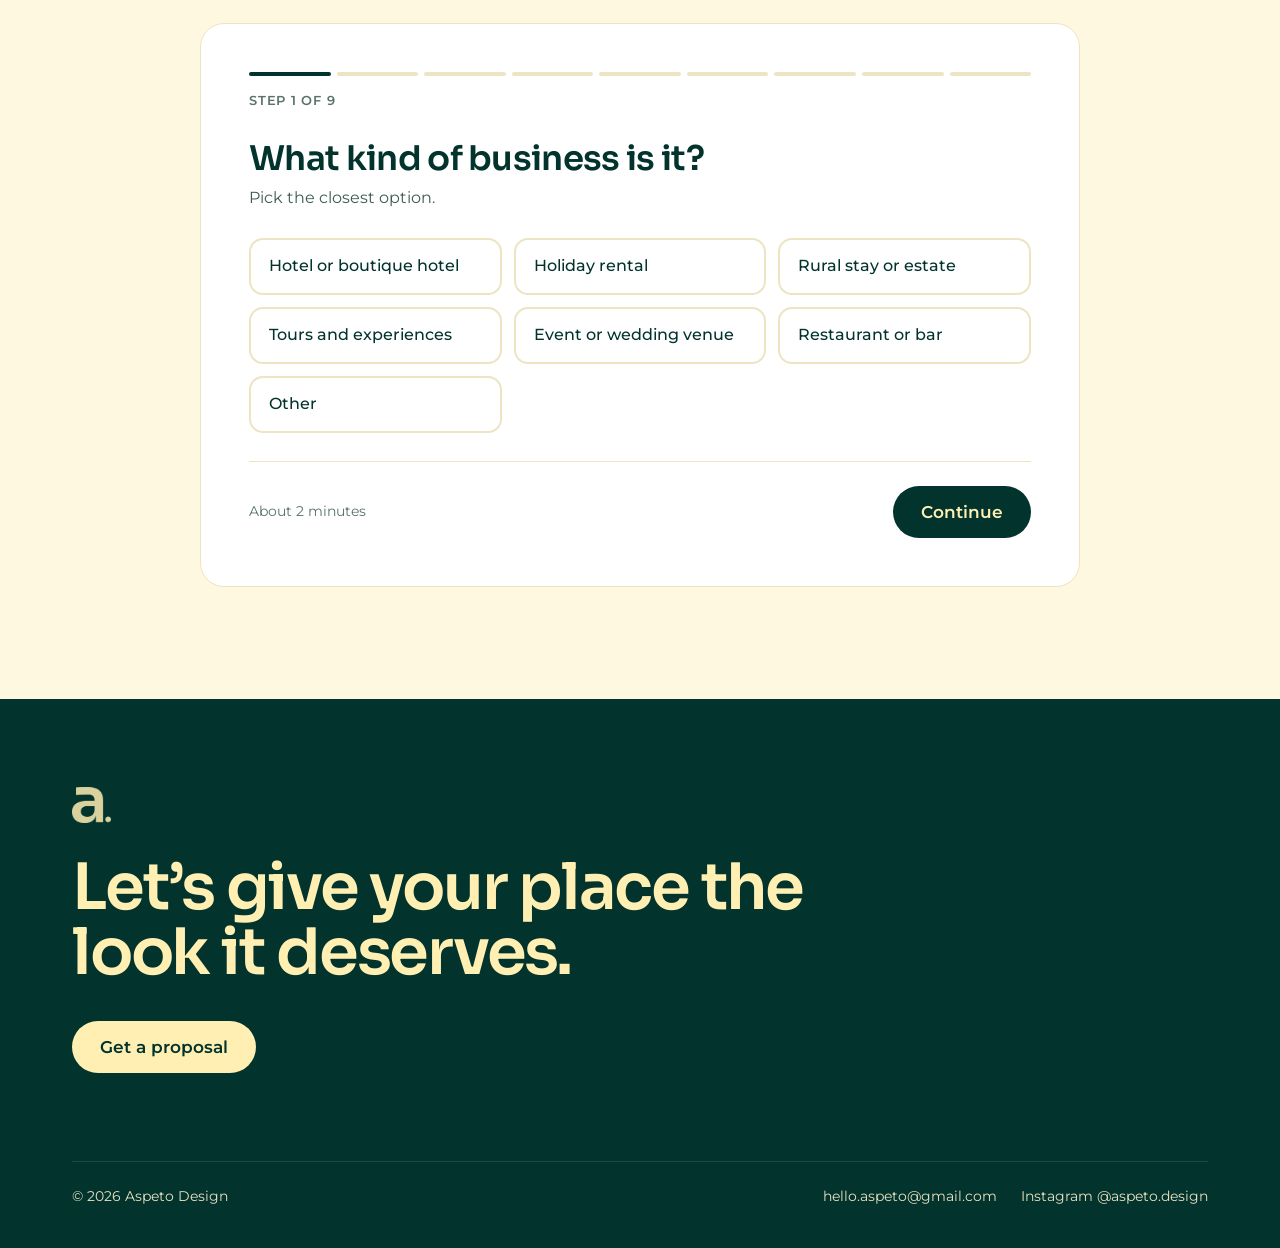
==== commit c95c0eb8: "Papelaria da Pattuka em alta qualidade Co-Authored-By: Claude Opus 5.5 <noreply@anthropic.com> Claud" ====
--- a/en/index.html
+++ b/en/index.html
@@ -149,7 +149,7 @@
 </div>
 </article>
 <article style="display: flex; flex-direction: column; gap: 14px;">
-<div class="fx" style="border-radius: 16px;"><img src="../assets/pattuka-papelaria.jpg" alt="Pattuka — stationery" loading="lazy" width="1200" height="1500" style="width: 100%; height: auto; aspect-ratio: 4 / 5; object-fit: cover; border-radius: 16px; display: block; background: #F3EBCD;"></div>
+<div class="fx" style="border-radius: 16px;"><img src="../assets/pattuka-papelaria.jpg?v=2" alt="Pattuka — stationery" loading="lazy" width="1200" height="1500" style="width: 100%; height: auto; aspect-ratio: 4 / 5; object-fit: cover; border-radius: 16px; display: block; background: #F3EBCD;"></div>
 <div style="display: flex; flex-wrap: wrap; justify-content: space-between; gap: 8px;">
 <h3 style="margin: 0; font-size: 18px; font-weight: 600;">Pattuka</h3>
 <span style="font-size: 15px; color: #3E5A53;">Stationery · Applications</span>
